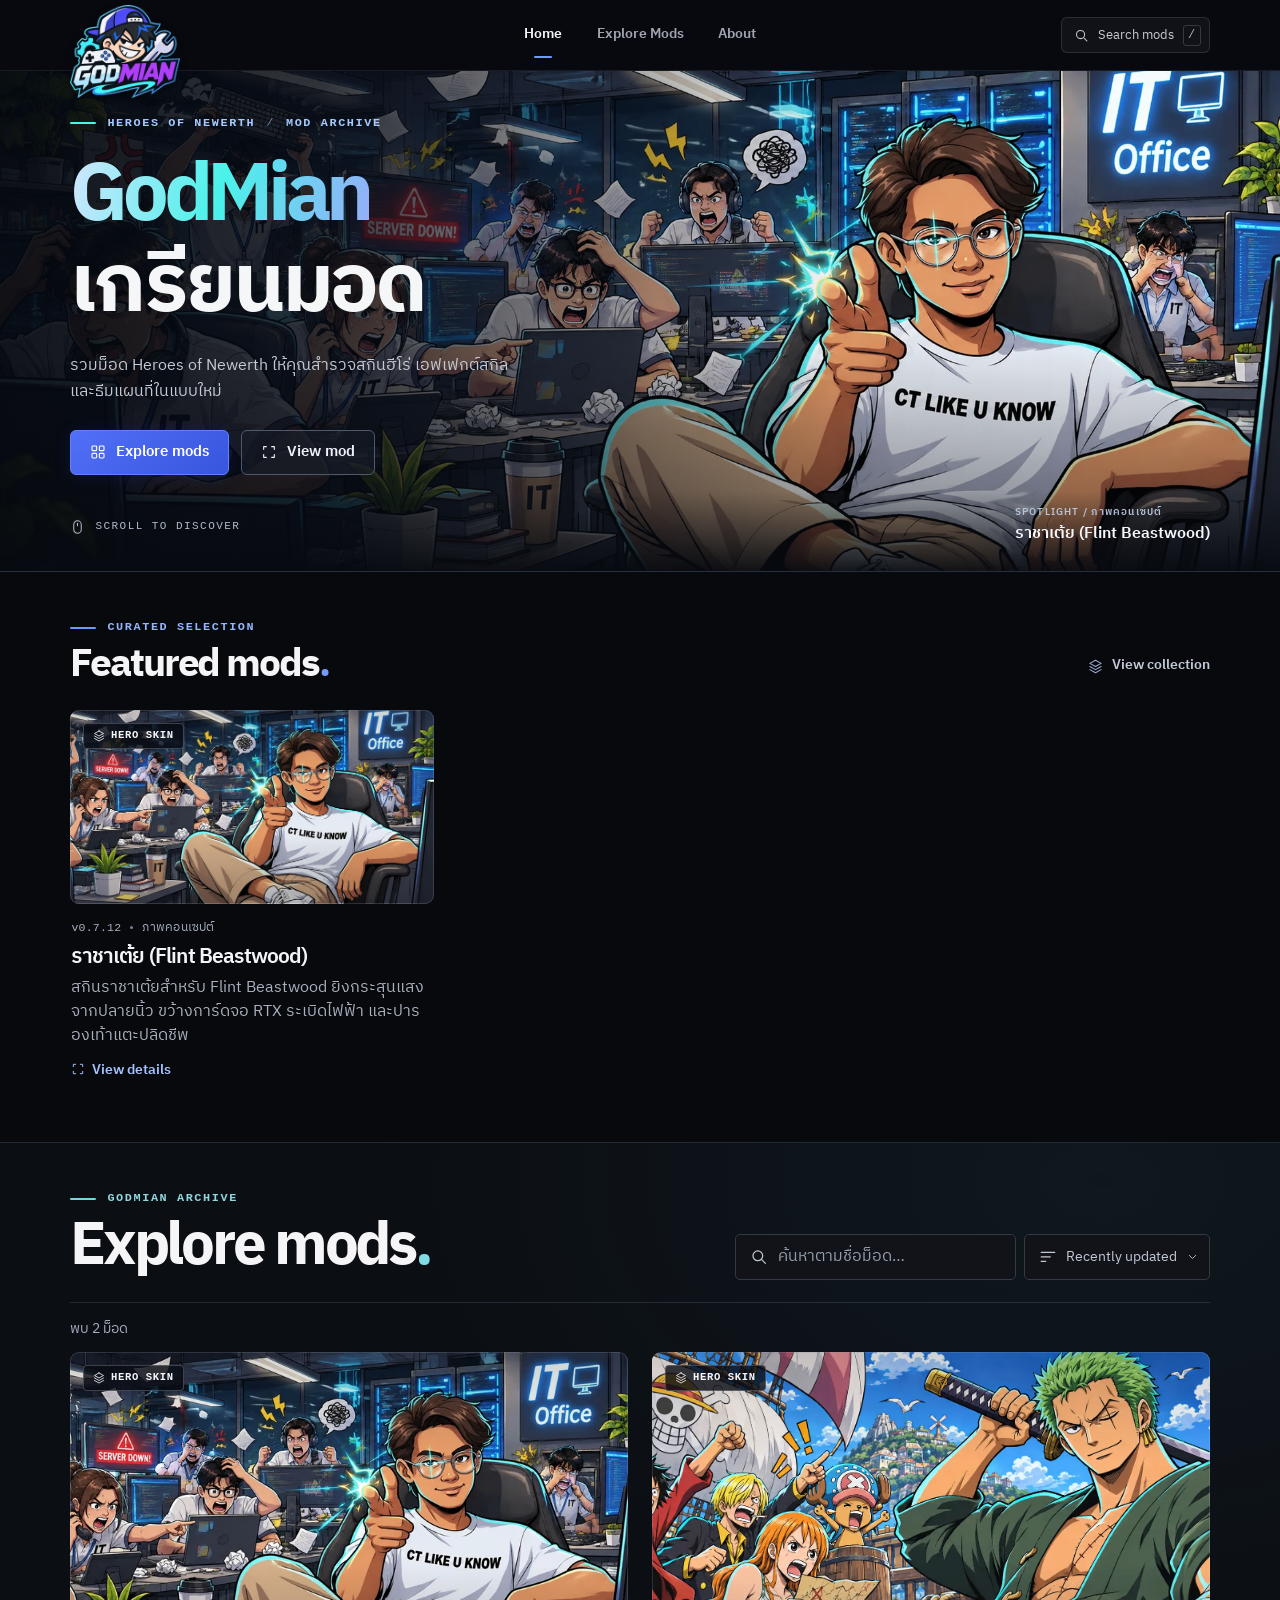
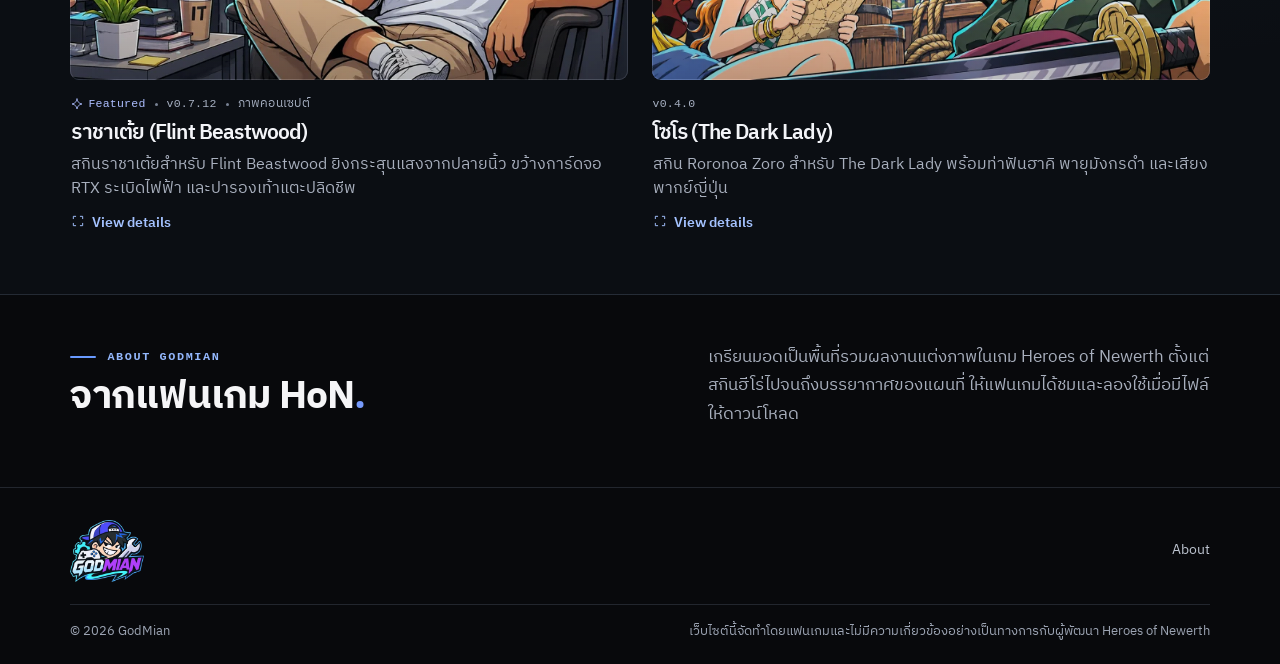
==== index.html @ 9953574f "google analytic tag" ====
<!doctype html>
<html lang="th">
<head>
  <script async src="https://www.googletagmanager.com/gtm.js?id=GTM-TPTG84ZD"></script>
  <script>
    window.dataLayer = window.dataLayer || [];
    function gtag(){dataLayer.push(arguments);}
    gtag('js', new Date());
    gtag('config', 'G-53FPRR9X3K');
  </script>
  <meta charset="utf-8">
  <meta name="viewport" content="width=device-width, initial-scale=1">
  <meta name="theme-color" content="#08090c">
  <meta name="description" content="เกรียนมอด คลังม็อด Heroes of Newerth สำหรับผู้เล่นไทย รวมสกินฮีโร่ เอฟเฟกต์สกิล และธีมแผนที่">
  <meta property="og:type" content="website">
  <meta property="og:title" content="GodMian · เกรียนมอด | Heroes of Newerth">
  <meta property="og:description" content="ชมภาพตัวอย่างและดาวน์โหลดม็อด Heroes of Newerth จากชุมชนแฟนเกม">
  <meta property="og:image" content="./assets/art/rachatoey.webp">
  <meta property="og:image:alt" content="ราชาเต้ย (Flint Beastwood) สวมมงกุฎทองและเสื้อ CT LIKE U KNOW ชี้นิ้วยิงกระสุนสายฟ้า">
  <title>GodMian · เกรียนมอด | Heroes of Newerth</title>
  <link rel="icon" type="image/png" href="./assets/godmian-icon.png">
  <link rel="stylesheet" href="./styles/fonts.css">
  <link rel="stylesheet" href="./styles/site.css">
  <link rel="stylesheet" href="./styles/detail.css">
  <link rel="stylesheet" href="./styles/motion.css">
  <script type="module" src="./js/app.js"></script>
</head>
<body>
  <a class="skip" href="#main-content">ข้ามไปยังเนื้อหา</a>
  <header class="site-header" id="site-header">
    <div class="header-inner wrap">
      <a class="brand" href="#home" aria-label="หน้าแรก GodMian"><img src="./assets/godmian-logo.webp" alt="" width="36" height="38"></a>
      <nav class="primary-nav" id="primary-nav" aria-label="เมนูหลัก">
        <a href="#home" aria-current="page">Home</a>
        <a href="#explore">Explore Mods</a>
        <a href="#about">About</a>
      </nav>
      <div class="header-actions">
        <button class="search-shortcut" id="global-search" aria-label="Search mods" aria-keyshortcuts="/">
          <svg class="icon" aria-hidden="true"><use href="./assets/icons.svg#search"/></svg><span>Search mods</span><kbd>/</kbd>
        </button>
        <button class="menu-toggle icon-btn" id="menu-toggle" aria-controls="primary-nav" aria-expanded="false" aria-label="เปิดเมนู">
          <svg class="icon" aria-hidden="true"><use href="./assets/icons.svg#menu"/></svg>
        </button>
      </div>
    </div>
  </header>
  <main id="main-content" tabindex="-1">
    <div id="home-view">
      <section id="home" class="hero" aria-labelledby="hero-title">
        <div id="hero-art" class="hero-art"></div><div class="hero-shade"></div>
        <div class="hero-inner wrap">
          <div class="hero-copy">
            <p class="eyebrow hero-kicker"><span class="rule"></span>Heroes of Newerth <span class="divider-slash">/</span> Mod Archive</p>
            <h1 id="hero-title"><span lang="en">GodMian</span><br>เกรียนมอด</h1>
            <p class="hero-description">รวมม็อด Heroes of Newerth ให้คุณสำรวจสกินฮีโร่ เอฟเฟกต์สกิล และธีมแผนที่ในแบบใหม่</p>
            <div class="hero-actions">
              <a href="#explore" class="btn btn-primary"><svg class="icon" aria-hidden="true"><use href="./assets/icons.svg#grid"/></svg>Explore mods</a>
              <a id="spotlight-link" href="#featured" class="btn btn-secondary"><svg class="icon" aria-hidden="true"><use href="./assets/icons.svg#expand"/></svg>View mod</a>
            </div>
          </div>
          <div class="hero-base">
            <a class="scroll-cue" href="#featured"><svg class="icon" aria-hidden="true"><use href="./assets/icons.svg#mouse"/></svg><span>Scroll to discover</span></a>
            <div id="hero-controls" class="hero-controls" hidden>
              <div class="hero-caption" aria-live="polite">
                <span id="hero-label" class="mono-caption"></span>
                <a id="hero-mod-name" class="hero-mod-name" href="#featured"></a>
              </div>
              <div class="slide-count" aria-hidden="true"><b id="hero-index"></b><span>/</span><span id="hero-total"></span></div>
              <div class="slide-buttons">
                <button class="icon-btn round" id="hero-prev" aria-label="ผลงานเด่นก่อนหน้า"><svg class="icon" aria-hidden="true"><use href="./assets/icons.svg#left"/></svg></button>
                <button class="icon-btn round" id="hero-next" aria-label="ผลงานเด่นถัดไป"><svg class="icon" aria-hidden="true"><use href="./assets/icons.svg#right"/></svg></button>
              </div>
            </div>
          </div>
        </div>
      </section>
      <section id="featured" class="featured section-space" aria-labelledby="featured-title">
        <div class="wrap">
          <div class="section-heading">
            <div><p class="eyebrow"><span class="rule"></span>Curated selection</p><h2 id="featured-title">Featured mods<span class="period">.</span></h2></div>
            <a href="#explore" class="text-link"><svg class="icon" aria-hidden="true"><use href="./assets/icons.svg#layers"/></svg>View collection</a>
          </div>
          <div class="feature-grid" id="feature-grid"></div>
        </div>
      </section>
      <section id="explore" class="explore section-space" aria-labelledby="explore-title">
        <div class="wrap">
          <div class="archive-toolbar">
          <div class="section-heading">
            <div><p class="eyebrow"><span class="rule"></span>GodMian Archive</p><h2 id="explore-title">Explore mods<span class="period">.</span></h2></div>
          </div>
          <div class="library-tools">
            <label class="search-field"><span class="sr-only">ค้นหาม็อดตามชื่อ</span><svg class="icon" aria-hidden="true"><use href="./assets/icons.svg#search"/></svg><input type="search" id="mod-search" placeholder="ค้นหาตามชื่อม็อด…" autocomplete="off"></label>
            <label class="select-field"><svg class="icon" aria-hidden="true"><use href="./assets/icons.svg#layers"/></svg><span class="sr-only">กรองตามหมวดหมู่</span><select id="category-filter"><option value="">All categories</option></select><svg class="icon chevron" aria-hidden="true"><use href="./assets/icons.svg#down"/></svg></label>
            <label class="select-field"><svg class="icon" aria-hidden="true"><use href="./assets/icons.svg#sort"/></svg><span class="sr-only">เรียงตามวันที่อัปเดต</span><select id="sort-order"><option value="newest">Recently updated</option><option value="oldest">Oldest updated</option></select><svg class="icon chevron" aria-hidden="true"><use href="./assets/icons.svg#down"/></svg></label>
          </div>
          </div>
          <p id="result-count" class="result-count" role="status"></p>
          <div class="archive-grid" id="archive-grid"></div>
          <section class="archive-previews" aria-labelledby="archive-preview-title" hidden>
            <h3 id="archive-preview-title">Preview gallery</h3>
            <div class="preview-strip"></div>
          </section>
          <div id="collection-empty" class="empty-state" hidden>
            <h3 id="empty-title">ไม่พบม็อดที่ตรงกับการค้นหา</h3><p id="empty-description">ลองค้นด้วยชื่ออื่นหรือเลือกดูทุกหมวดหมู่</p>
            <button id="reset-filters" class="btn btn-secondary" type="button">Clear filters</button>
          </div>
        </div>
      </section>
      <section id="about" class="about section-space" aria-labelledby="about-title">
        <div class="wrap about-inner">
          <div><p class="eyebrow"><span class="rule"></span>About GodMian</p><h2 id="about-title">จากแฟนเกม HoN<span class="period">.</span></h2></div>
          <p>เกรียนมอดเป็นพื้นที่รวมผลงานแต่งภาพในเกม Heroes of Newerth ตั้งแต่สกินฮีโร่ไปจนถึงบรรยากาศของแผนที่ ให้แฟนเกมได้ชมและลองใช้เมื่อมีไฟล์ให้ดาวน์โหลด</p>
        </div>
      </section>
    </div>
    <div id="detail-view" hidden></div>
  </main>
  <footer class="site-footer">
    <div class="wrap">
      <div class="footer-top"><a class="brand" href="#home" aria-label="หน้าแรก GodMian"><img src="./assets/godmian-logo.webp" alt="" width="32" height="34"></a><a href="#about">About</a></div>
      <div class="footer-meta"><span>© 2026 GodMian</span><span>เว็บไซต์นี้จัดทำโดยแฟนเกมและไม่มีความเกี่ยวข้องอย่างเป็นทางการกับผู้พัฒนา Heroes of Newerth</span></div>
    </div>
  </footer>
  <noscript><p class="no-js">เปิด JavaScript เพื่อดูคลังม็อดและภาพตัวอย่าง</p></noscript>
</body>
</html>
---- styles/fonts.css ----
@font-face {
  font-family: "IBM Plex Sans Thai";
  src: url("../assets/fonts/latin-400-normal.woff2") format("woff2");
  font-style: normal;
  font-weight: 400;
  font-display: swap;
  unicode-range: U+0000-00FF, U+0131, U+0152-0153, U+02BB-02BC, U+02C6, U+02DA, U+02DC, U+0304, U+0308, U+0329, U+2000-206F, U+2074, U+20AC, U+2122, U+2191, U+2193, U+2212, U+2215, U+FEFF, U+FFFD;
}

@font-face {
  font-family: "IBM Plex Sans Thai";
  src: url("../assets/fonts/thai-400-normal.woff2") format("woff2");
  font-style: normal;
  font-weight: 400;
  font-display: swap;
  unicode-range: U+0E01-0E5B, U+200C-200D, U+25CC;
}

@font-face {
  font-family: "IBM Plex Sans Thai";
  src: url("../assets/fonts/latin-500-normal.woff2") format("woff2");
  font-style: normal;
  font-weight: 500;
  font-display: swap;
  unicode-range: U+0000-00FF, U+0131, U+0152-0153, U+02BB-02BC, U+02C6, U+02DA, U+02DC, U+0304, U+0308, U+0329, U+2000-206F, U+2074, U+20AC, U+2122, U+2191, U+2193, U+2212, U+2215, U+FEFF, U+FFFD;
}

@font-face {
  font-family: "IBM Plex Sans Thai";
  src: url("../assets/fonts/thai-500-normal.woff2") format("woff2");
  font-style: normal;
  font-weight: 500;
  font-display: swap;
  unicode-range: U+0E01-0E5B, U+200C-200D, U+25CC;
}

@font-face {
  font-family: "IBM Plex Sans Thai";
  src: url("../assets/fonts/latin-600-normal.woff2") format("woff2");
  font-style: normal;
  font-weight: 600;
  font-display: swap;
  unicode-range: U+0000-00FF, U+0131, U+0152-0153, U+02BB-02BC, U+02C6, U+02DA, U+02DC, U+0304, U+0308, U+0329, U+2000-206F, U+2074, U+20AC, U+2122, U+2191, U+2193, U+2212, U+2215, U+FEFF, U+FFFD;
}

@font-face {
  font-family: "IBM Plex Sans Thai";
  src: url("../assets/fonts/thai-600-normal.woff2") format("woff2");
  font-style: normal;
  font-weight: 600;
  font-display: swap;
  unicode-range: U+0E01-0E5B, U+200C-200D, U+25CC;
}

@font-face {
  font-family: "IBM Plex Sans Thai";
  src: url("../assets/fonts/latin-700-normal.woff2") format("woff2");
  font-style: normal;
  font-weight: 700;
  font-display: swap;
  unicode-range: U+0000-00FF, U+0131, U+0152-0153, U+02BB-02BC, U+02C6, U+02DA, U+02DC, U+0304, U+0308, U+0329, U+2000-206F, U+2074, U+20AC, U+2122, U+2191, U+2193, U+2212, U+2215, U+FEFF, U+FFFD;
}

@font-face {
  font-family: "IBM Plex Sans Thai";
  src: url("../assets/fonts/thai-700-normal.woff2") format("woff2");
  font-style: normal;
  font-weight: 700;
  font-display: swap;
  unicode-range: U+0E01-0E5B, U+200C-200D, U+25CC;
}
---- styles/site.css ----
:root {
  color-scheme: dark;
  --bg: #08090c;
  --surface: #111318;
  --surface-2: #191c24;
  --text: #f5f5f7;
  --muted: #a8afbd;
  --accent: #456bfa;
  --ice: #96c9ff;
  --line: rgb(165 185 221 / 16%);
  --mono: ui-monospace, SFMono-Regular, Consolas, "Liberation Mono", monospace;
  --header-height: 70px;
  font-family: "IBM Plex Sans Thai", "Segoe UI", "Noto Sans Thai", "Leelawadee UI", sans-serif;
  background: var(--bg);
  color: var(--text);
  font-synthesis: none;
}
* { box-sizing: border-box; }
body { margin: 0; line-height: 1.55; -webkit-font-smoothing: antialiased; }
button, input, select { font: inherit; }
button, select, a { -webkit-tap-highlight-color: transparent; }
button, a { touch-action: manipulation; }
button, a, input, select { color: inherit; }
button, select { cursor: pointer; }
button { background: transparent; border: 0; }
a { text-decoration: none; }
button, input, select { border-radius: 0; }
img { display: block; max-width: 100%; }
h1, h2, h3, p { margin: 0; }
h1, h2, h3 { line-height: 1.08; }
[hidden] { display: none !important; }
:focus-visible { outline: 2px solid #b1d8ff; outline-offset: 4px; }
:is(main, h1, h2, section)[tabindex="-1"]:focus { outline: none; }
::selection { background: #38549c; color: white; }
.wrap { width: min(89%, 1320px); margin-inline: auto; }
.skip, .sr-only { position: absolute; width: 1px; height: 1px; padding: 0; overflow: hidden; clip-path: inset(50%); white-space: nowrap; }
.skip:focus { clip-path: none; width: auto; height: auto; top: 6px; left: 10px; padding: 8px 16px; border-radius: 4px; background: #18213c; z-index: 30; }
.icon { width: 1.12rem; height: 1.12rem; display: inline-block; flex: none; fill: none; stroke: currentColor; stroke-width: 1.65; stroke-linecap: round; stroke-linejoin: round; }
.site-header { position: sticky; top: 0; z-index: 10; background: rgb(8 10 15 / 96%); border-bottom: 1px solid rgb(164 182 217 / 10%); transition: background .25s; }
.site-header.scrolled { background: rgb(8 10 15 / 93%); backdrop-filter: blur(16px); }
.header-inner { height: var(--header-height); display: grid; grid-template-columns: 1fr auto 1fr; align-items: center; gap: 20px; }
.brand { display: inline-flex; align-items: center; gap: 10px; justify-self: start; width: fit-content; font-size: 1.42rem; line-height: 1; letter-spacing: -.06em; font-weight: 690; }
.brand img { width: 56px; height: 52px; object-fit: contain; }
.site-header { --logo-width: clamp(105px, 8.6vw, 114px); --logo-drop: 28px; }
.header-inner > .brand { position: relative; z-index: 1; align-self: stretch; width: var(--logo-width); }
.header-inner > .brand img {
  position: absolute; left: 0; bottom: calc(-1 * var(--logo-drop));
  width: 100%; height: auto; filter: drop-shadow(0 3px 4px rgb(0 0 0 / 45%));
}
#detail-view .detail-back { margin-top: 20px; }
.primary-nav, .header-actions { display: flex; align-items: center; }
.primary-nav { gap: clamp(20px, 2.7vw, 44px); height: 100%; }
.primary-nav a { position: relative; height: 100%; display: flex; align-items: center; font-size: .88rem; font-weight: 520; color: #a0a5b1; transition: color .2s; }
.primary-nav a:hover, .primary-nav a[aria-current] { color: var(--text); }
.primary-nav a[aria-current]::after { content: ""; width: 18px; height: 2px; background: #709aff; position: absolute; bottom: 12px; left: calc(50% - 9px); border-radius: 2px; }
.header-actions { gap: 6px; justify-self: end; }
.search-shortcut { display: inline-flex; align-items: center; justify-content: center; min-height: 36px; padding: 4px 8px 4px 12px; gap: 9px; border: 1px solid var(--line); background: #101217; border-radius: 6px; color: #c8cbd4; font-size: .82rem; }
.search-shortcut:hover { border-color: #53607a; }
.search-shortcut .icon { width: 15px; height: 15px; }
.search-shortcut kbd { display: grid; place-items: center; min-width: 18px; height: 21px; border: 1px solid #353844; border-radius: 3px; color: #a6acb8; font: .75rem var(--mono); }
.icon-btn { display: grid; place-items: center; width: 44px; height: 44px; }
.menu-toggle { display: none; }
section[id], #main-content { scroll-margin-top: var(--header-height); }
.hero { position: relative; overflow: hidden; isolation: isolate; background: #0c1420; border-bottom: 1px solid var(--line); }
.hero-art, .hero-shade { position: absolute; inset: 0; z-index: -1; pointer-events: none; }
.hero-art img { width: 100%; height: 100%; object-fit: cover; object-position: 64% 30%; animation: artwork-in .48s ease-out both; }
.hero-shade { background: linear-gradient(0deg, rgb(7 10 16 / 95%) 0%, rgb(7 10 16 / 34%) 16%, transparent 44%), linear-gradient(90deg, rgb(5 9 16 / 94%) 0%, rgb(6 11 20 / 83%) 25%, rgb(6 12 22 / 45%) 44%, rgb(6 12 22 / 4%) 65%, transparent 88%); }
.hero-inner { min-height: clamp(500px, 36.8vw, 670px); display: flex; flex-direction: column; position: relative; }
.hero-copy { flex: 1 0 auto; display: flex; flex-direction: column; justify-content: center; align-items: flex-start; padding: clamp(42px, 3.4vw, 74px) 0 30px; animation: copy-in .55s ease-out both; }
.eyebrow, .mono-caption, .scroll-cue, .card-meta, .result-count { font-family: var(--mono); }
.eyebrow { display: flex; align-items: center; gap: 11px; color: #93b7fc; font-size: .74rem; font-weight: 590; line-height: 1.4; letter-spacing: .135em; text-transform: uppercase; }
.rule { display: inline-block; width: 26px; height: 2px; border-radius: 3px; background: #699aff; }
.hero-kicker { color: #a5caff; }
.hero-kicker .divider-slash { opacity: .6; font-weight: 400; }
.hero h1 { margin-top: 20px; font-size: clamp(4.5rem, 6.35vw, 7.3rem); line-height: .99; font-weight: 650; letter-spacing: -.066em; color: #f5f6f7; }
.hero h1 span { color: #99beff; background: linear-gradient(105deg,#cbd9ff -4%,#95baff 46%,#709be9 100%); background-clip: text; -webkit-background-clip: text; -webkit-text-fill-color: transparent; }
.hero h1:lang(th) { line-height: 1.12; letter-spacing: -.025em; }
.hero h1 { font-weight: 700; }
.mono-caption, .concept-note { font-family: "IBM Plex Sans Thai", var(--mono); }
.hero h1 span:lang(en) { letter-spacing: -.066em; }
.about h2:lang(th) { line-height: 1.25; letter-spacing: -.02em; }
.hero-description { max-width: 465px; margin-top: 20px; color: #c3cad5; font-size: clamp(1rem, 1.17vw, 1.23rem); line-height: 1.6; }
.hero-actions { display: flex; flex-wrap: wrap; gap: 12px; margin-top: 25px; }
.btn { display: inline-flex; align-items: center; justify-content: center; gap: 10px; min-height: 45px; padding: 10px 19px; border-radius: 6px; border: 1px solid transparent; font-weight: 600; font-size: .91rem; line-height: 1.4; transition: background .18s, border-color .18s, transform .18s; }
.btn .icon { width: 16px; height: 16px; }
.btn-primary { color: #fff; border-color: #6482ff; background: linear-gradient(140deg, #526ff8, #3855dd); box-shadow: 0 3px 18px rgb(42 77 213 / 15%); }
.btn-primary:hover { background: linear-gradient(140deg,#6383ff,#4866ec); }
.btn-secondary { color: #eef1f8; border-color: #4f596b; background: rgb(21 28 40 / 67%); }
.btn-secondary:hover { background: #232d40; border-color: #8291ad; }
.hero-base { display: flex; align-items: flex-end; justify-content: space-between; gap: 16px; padding: 0 0 25px; }
.scroll-cue { display: inline-flex; align-items: center; gap: 10px; min-height: 38px; font-size: .69rem; text-transform: uppercase; letter-spacing: .13em; color: #b0b9ca; }
.scroll-cue:hover { color: #eaf1ff; }
.scroll-cue .icon { width: 15px; height: 18px; }
.hero-controls { display: flex; align-items: center; gap: 20px; }
.hero-caption { display: flex; flex-direction: column; gap: 1px; }
.mono-caption { font-size: .64rem; text-transform: uppercase; font-weight: 550; letter-spacing: .12em; color: #b5c3d9; }
.hero-mod-name { width: fit-content; font-size: .98rem; font-weight: 600; color: #f5f7fc; }
.hero-mod-name:hover { text-decoration: underline; }
.slide-count { display: flex; align-items: baseline; gap: 6px; padding-left: 17px; border-left: 1px solid rgb(175 195 221 / 35%); font: .73rem var(--mono); color: #b4bece; }
.slide-count b { color: #fff; }
.slide-count span:first-of-type { color: #8a99af; }
.slide-buttons { display: flex; gap: 6px; }
.round { width: 38px; height: 38px; border: 1px solid rgb(189 203 227 / 42%); border-radius: 50%; color: white; background: rgb(11 18 28 / 55%); }
.round:hover { background: #25344c; border-color: #9cb7e1; }
.round .icon { width: 15px; height: 15px; }
.section-space { padding: clamp(46px, 3.7vw, 68px) 0 clamp(50px, 4.6vw, 90px); }
.section-heading { display: flex; justify-content: space-between; align-items: flex-end; gap: 20px; margin-bottom: 24px; }
.section-heading h2, .about h2 { font-size: clamp(2.25rem, 3.05vw, 3.6rem); font-weight: 610; letter-spacing: -.055em; margin-top: 8px; }
.period { color: #769afb; }
.text-link { display: inline-flex; align-items: center; justify-content: center; min-height: 40px; gap: 9px; font-size: .88rem; color: #c2c9d7; font-weight: 520; }
.text-link .icon { width: 15px; height: 15px; color: #94add3; }
.text-link:hover { color: #fff; text-decoration: underline; text-underline-offset: 5px; }
.feature-grid, .archive-grid { display: grid; grid-template-columns: repeat(3, minmax(0, 1fr)); gap: clamp(18px, 1.8vw, 32px); row-gap: 40px; }
.mod-card, .mod-card a { min-width: 0; }
.card-link { display: block; border-radius: 8px; }
.card-visual { aspect-ratio: 1.88; position: relative; overflow: hidden; isolation: isolate; border-radius: 9px; background: var(--surface-2); box-shadow: inset 0 0 0 1px var(--line); }
.card-visual::after { content: ""; position: absolute; inset: 0; pointer-events: none; border-radius: inherit; border: 1px solid rgb(223 233 255 / 14%); background: linear-gradient(180deg, rgb(5 8 12 / 16%), transparent 33%, transparent 65%, rgb(5 8 12 / 25%)); transition: background-color .25s; }
.card-visual img { width: 100%; height: 100%; object-fit: cover; transition: transform .5s cubic-bezier(.2,.74,.35,1); }
.category-tag { position: absolute; z-index: 1; top: 13px; left: 13px; display: inline-flex; align-items: center; gap: 6px; max-width: calc(100% - 26px); padding: 4px 9px; border: 1px solid rgb(240 245 255 / 22%); border-radius: 4px; color: #f4f6fb; background: rgb(9 12 19 / 80%); font: 550 .66rem/1.5 var(--mono); letter-spacing: .06em; text-transform: uppercase; }
.category-tag .icon { width: 12px; height: 12px; }
.card-info { padding: 15px 1px 0; }
.card-meta { display: flex; align-items: center; flex-wrap: wrap; gap: 5px 9px; margin-bottom: 8px; color: #a6afc1; font-size: .72rem; letter-spacing: .02em; }
.card-meta:empty { display: none; }
.card-meta > span + span { display: inline-flex; align-items: center; }
.card-meta > span + span::before { content: ""; width: 3px; height: 3px; margin-right: 9px; background: #788294; border-radius: 100%; }
.featured-label { color: #adbeff; display: inline-flex; align-items: center; gap: 5px; }
.featured-label .icon { width: 12px; height: 12px; }
.mod-card h3 { color: #f3f4f8; font-size: clamp(1.3rem, 1.62vw, 1.85rem); font-weight: 600; letter-spacing: -.04em; line-height: 1.18; overflow-wrap: anywhere; }
.card-description { font-size: 1rem; color: var(--muted); margin-top: 7px; line-height: 1.5; }
.card-facts { display: none; }
.card-cta .icon { width: 14px; height: 14px; margin-right: 7px; vertical-align: -.14em; }
.card-cta { display: inline-block; margin-top: 12px; color: #a4c2ff; font-size: .85rem; font-weight: 550; }
.card-link:hover .card-cta { text-decoration: underline; text-underline-offset: 4px; }
@media (hover: hover) {
  .card-link:hover .card-visual img, .card-link:focus-visible .card-visual img { transform: scale(1.035); }
  .card-link:hover .card-visual::after { background-color: rgb(90 129 255 / 7%); }
}
.explore { border-block: 1px solid var(--line); background: #0d0f15; }
.library-tools { display: flex; flex-wrap: wrap; align-items: stretch; gap: 12px; }
.search-field, .select-field { min-height: 46px; display: flex; align-items: center; gap: 10px; padding-inline: 14px; border: 1px solid #343946; border-radius: 5px; background: var(--surface); color: #c2c9d6; }
.search-field { flex: 1 1 280px; }
.search-field:focus-within, .select-field:focus-within { border-color: #8faaf4; outline: 1px solid #8faaf4; }
.search-field input { width: 100%; min-width: 0; height: 44px; padding: 0; border: 0; outline: none; background: transparent; font-size: 1rem; color: var(--text); }
.search-field input::placeholder { color: #949dac; }
.select-field { padding-right: 0; position: relative; gap: 0; }
.select-field select { appearance: none; background: transparent; border: 0; outline: none; font-size: .9rem; height: 44px; padding: 0 32px 0 9px; width: 100%; }
.select-field option { background: #12151c; color: var(--text); }
.select-field .chevron { position: absolute; pointer-events: none; right: 10px; width: 13px; }
.result-count { margin: 19px 0 14px; font-size: .75rem; color: #a5aebe; }
.empty-state { padding: 45px 20px; text-align: center; border: 1px dashed var(--line); border-radius: 8px; }
.empty-state p { margin: 12px 0 18px; color: var(--muted); }
.archive-grid { grid-template-columns: repeat(auto-fit,minmax(min(100%, 280px),1fr)); }
.archive-grid .mod-card h3 { font-size: 1.3rem; }
.archive-grid .card-visual { aspect-ratio: 1.7; }
.about-inner { display: grid; grid-template-columns: 1fr 1fr; align-items: center; gap: 12%; }
.about-inner > p { color: var(--muted); max-width: 540px; font-size: 1.05rem; line-height: 1.7; }
.site-footer { border-top: 1px solid var(--line); padding: 32px 0 22px; }
.footer-top, .footer-meta { display: flex; align-items: center; justify-content: space-between; gap: 20px; }
.footer-top > a:last-child { color: #bdc4d0; font-size: .88rem; }
.footer-meta { border-top: 1px solid var(--line); padding-top: 17px; margin-top: 22px; font-size: .79rem; color: #9ca4b3; }
.missing-mod { padding-block: 100px; min-height: 60vh; }
.missing-mod h1 { font-size: clamp(2.6rem, 6vw, 5rem); letter-spacing: -.06em; }
.missing-mod p { color: var(--muted); margin: 18px 0; }
.no-js { position: fixed; bottom: 12px; left: 12px; max-width: 400px; padding: 16px; border: 1px solid #52648b; border-radius: 6px; background: var(--surface); z-index: 20; }
@keyframes artwork-in { from { opacity: .55; } to { opacity: 1; } }
@keyframes copy-in { from { opacity: .4; transform: translateY(9px); } to { opacity: 1; transform: translateY(0); } }
@media (max-width: 1000px) {
  .wrap { width: 90%; }
  .hero-description { max-width: 410px; }
  .archive-grid { grid-template-columns: repeat(2,minmax(0,1fr)); }
  .hero-base { padding-bottom: 20px; }
  .hero-controls { gap: 12px; }
}
@media (min-width: 761px) and (max-width: 820px) {
  .hero-shade { background: linear-gradient(0deg,#090d15 0%,transparent 25%),linear-gradient(90deg,rgb(6 10 18 / 95%),rgb(6 10 18 / 69%) 40%,transparent 83%); }
  .feature-grid { gap: 15px; }
}
@media (max-width: 760px) {
  :root { --header-height: 62px; }
  .site-header { --logo-width: 96px; --logo-drop: 24px; }
  .primary-nav.open { z-index: 1; }
  .header-inner { grid-template-columns: 1fr auto; }
  .header-actions { gap: 2px; }
  .menu-toggle { display: grid; }
  .search-shortcut { width: 44px; min-height: 44px; border: 0; background: transparent; padding: 0; }
  .search-shortcut .icon { width: 20px; height: 20px; }
  .search-shortcut span, .search-shortcut kbd { display: none; }
  .primary-nav { display: none; position: absolute; top: 100%; right: 0; left: 0; background: #101319; height: auto; padding: 8px 5% 14px; border-bottom: 1px solid var(--line); }
  .primary-nav.open { display: grid; gap: 0; }
  .primary-nav a { padding: 13px 0; min-height: 46px; }
  .primary-nav a[aria-current]::after { display: none; }
  .primary-nav a[aria-current] { color: #9fc0ff; }
  .hero-inner { min-height: 500px; }
  .hero-art img { object-position: 69% 30%; }
  .hero-shade { background: linear-gradient(0deg, rgb(6 10 16 / 98%),rgb(6 10 16 / 58%) 40%,transparent 85%),linear-gradient(90deg, rgb(6 10 16 / 85%), rgb(6 10 16 / 42%) 55%, rgb(6 10 16 / 6%)); }
  .hero h1 { font-size: clamp(4rem, 10.4vw, 5.1rem); }
  .hero-description { max-width: 385px; }
  .hero-controls .round { width: 44px; height: 44px; }
  .feature-grid { grid-template-columns: repeat(2,minmax(0,1fr)); }
  .about-inner { grid-template-columns: 1fr; gap: 18px; }
}
@media (max-width: 560px) {
  .wrap { width: calc(100% - 38px); }
  .brand { font-size: 1.28rem; gap: 8px; }
  .brand img { width: 49px; height: 46px; }
  .hero-inner { min-height: 560px; }
  .hero-art { bottom: 10%; }
  .hero-art img { object-position: 71% 16%; }
  .hero-shade { background: linear-gradient(0deg, #080b11 1%,rgb(8 11 17 / 97%) 13%,rgb(8 11 17 / 78%) 38%,rgb(8 11 17 / 24%) 71%,transparent 94%),linear-gradient(90deg, rgb(6 10 16 / 65%) 0%, rgb(6 10 16 / 12%) 75%); }
  .hero-copy { justify-content: flex-end; padding: 95px 0 25px; }
  .hero-kicker { font-size: .65rem; gap: 7px; }
  .hero-kicker .rule { width: 19px; }
  .hero h1 { margin-top: 15px; font-size: clamp(3.9rem, 14vw, 4.8rem); }
  .hero-description { margin-top: 15px; font-size: 1rem; max-width: 360px; line-height: 1.5; }
  .hero-actions { margin-top: 21px; gap: 8px; }
  .btn { min-height: 46px; padding: 10px 14px; gap: 8px; font-size: .88rem; }
  .hero-base { width: 100%; padding: 0 0 16px; border-top: 1px solid rgb(179 196 220 / 17%); padding-top: 13px; }
  .scroll-cue { display: none; }
  .hero-controls { width: 100%; gap: 12px; }
  .hero-caption { margin-right: auto; }
  .slide-count { border: 0; padding: 0; gap: 4px; }
  .mono-caption { font-size: .63rem; }
  .hero-mod-name { font-size: .93rem; }
  .slide-buttons { gap: 3px; }
  .hero-controls .round { width: 40px; height: 44px; border-radius: 6px; }
  .section-space { padding-block: 39px 42px; }
  .eyebrow { font-size: .69rem; }
  .section-heading { gap: 8px; margin-bottom: 18px; }
  .section-heading h2, .about h2 { font-size: clamp(2rem, 8.2vw, 2.5rem); }
  .text-link { gap: 5px; font-size: .77rem; }
  .text-link .icon { width: 13px; height: 13px; }
  .feature-grid, .archive-grid { grid-template-columns: 1fr; gap: 30px; }
  .card-visual, .archive-grid .card-visual { aspect-ratio: 1.85; }
  .library-tools { gap: 8px; }
  .search-field { flex: 1 0 100%; }
  .select-field { flex: 1 1 0; min-width: 0; padding-left: 8px; }
  .select-field > .icon:first-child { display: none; }
  .select-field select { padding-left: 4px; font-size: .84rem; }
  .footer-meta { flex-direction: column; align-items: flex-start; gap: 6px; }
}
@media (prefers-reduced-motion: reduce) {
  *, *::before, *::after { animation-duration: .01ms !important; transition-duration: .01ms !important; scroll-behavior: auto !important; }
}

/* The library shares one layout for a single release and a filtered result. */
.explore {
  background: radial-gradient(ellipse at 86% 5%, rgb(43 104 119 / 11%), transparent 48%), #0b0e13;
}
.archive-toolbar {
  display: flex; align-items: flex-end; justify-content: space-between;
  flex-wrap: wrap; gap: 20px 32px; padding-bottom: 22px; border-bottom: 1px solid var(--line);
}
.archive-toolbar .section-heading { margin: 0; }
.archive-toolbar h2 { font-size: clamp(2.65rem, 4.7vw, 4.35rem); }
.archive-toolbar .eyebrow { color: #91d7de; }
.archive-toolbar .rule { background: #75d6de; }
.archive-toolbar .period { color: #81dbe3; }
.archive-toolbar .library-tools { max-width: 100%; gap: 8px; }
.archive-toolbar .search-field { flex: 1 1 218px; min-width: 0; }
.result-count { margin: 16px 0 12px; font-family: inherit; font-size: .85rem; }
.archive-grid > :only-child { grid-column: 1 / -1; }
.archive-grid > :only-child .card-link {
  display: grid; grid-template-columns: minmax(0, 1.38fr) minmax(0, 1fr);
  overflow: hidden; isolation: isolate; border: 1px solid #303744; border-radius: 16px;
  background: radial-gradient(ellipse at 98% 0, color-mix(in srgb, var(--scene-color) 9%, transparent), transparent 70%), #131820;
}
.archive-grid > :only-child .card-visual {
  aspect-ratio: auto; min-height: clamp(330px, 29vw, 445px); border-radius: 0; transform: none; box-shadow: none;
}
.archive-grid > :only-child .card-visual img { position: absolute; inset: 0; }
.archive-grid > :only-child .category-tag { top: 18px; left: 18px; }
.archive-grid > :only-child .card-info {
  align-self: center; padding: clamp(24px, 3.1vw, 48px);
}
.archive-grid > :only-child .card-meta { font-size: .8rem; margin-bottom: 16px; }
.archive-grid > :only-child .featured-label { color: var(--scene-color); }
.archive-grid > :only-child h3 {
  font-size: clamp(2.1rem, 3.4vw, 3.7rem); line-height: 1.2; letter-spacing: -.035em;
}
.archive-grid > :only-child .card-subtitle {
  display: block; margin-top: .2em; font-size: .48em; color: #b6c5d7; letter-spacing: -.02em;
}
.archive-grid > :only-child .card-description {
  max-width: 42ch; margin-top: 15px; color: #c1c9d2; line-height: 1.65; text-wrap: pretty;
}
.archive-grid > :only-child .card-facts:not(:empty) {
  display: flex; flex-wrap: wrap; gap: 8px 16px; margin-top: 14px; color: #9eacbc; font-size: .81rem;
}
.archive-grid > :only-child .card-cta {
  display: inline-flex; align-items: center; gap: 8px; min-height: 43px;
  padding: 8px 17px; margin-top: 19px; border-radius: 6px;
  background: #e1f5f7; color: #122027; font-size: .92rem; font-weight: 600;
}
.archive-grid > :only-child .card-cta .icon { margin: 0; }
.archive-previews { margin-top: clamp(24px, 3vw, 42px); }
.archive-previews h3 { margin-bottom: 14px; font-size: 1.35rem; font-weight: 550; letter-spacing: -.025em; }
.preview-strip { display: grid; grid-template-columns: repeat(auto-fit,minmax(0,1fr)); gap: clamp(8px, 1.5vw, 20px); }
.preview-strip .detail-gallery-image { border: 1px solid var(--line); }
.preview-strip img { aspect-ratio: 2.4; }
.archive-grid:has(> :only-child) .card-link:hover .card-visual { box-shadow: none; }
.site-footer .brand img { width: 74px; height: auto; }
@media (max-width: 850px) {
  .archive-toolbar { align-items: flex-start; }
  .archive-grid > :only-child .card-link { grid-template-columns: 1fr 1fr; }
  .archive-grid > :only-child .card-info { padding: 22px; }
  .archive-grid > :only-child .card-description { font-size: .96rem; }
}
@media (max-width: 680px) {
  .archive-toolbar, .archive-toolbar .library-tools { width: 100%; }
  .archive-toolbar { gap: 16px; padding-bottom: 16px; }
  .archive-toolbar .search-field { flex-basis: 100%; }
  .archive-grid > :only-child .card-link { grid-template-columns: 1fr; border-radius: 12px; }
  .archive-grid > :only-child .card-visual { aspect-ratio: 16/9; min-height: 0; }
  .archive-grid > :only-child .card-meta { margin-bottom: 8px; }
  .archive-grid > :only-child .card-info { padding: 19px 20px 22px; }
  .archive-grid > :only-child .card-description { margin-top: 10px; }
  .preview-strip { gap: 8px; }
  .preview-strip img { aspect-ratio: 1.35; }
  .preview-strip .detail-enlarge { bottom: 4px; right: 4px; width: 22px; height: 22px; }
  .preview-strip .icon { width: 13px; height: 13px; }
}

.cursor-preview {
  position: fixed;
  inset: 0 auto auto 0;
  z-index: 100;
  pointer-events: none;
  width: min(21rem, calc(100vw - 16px), 98vh);
  max-height: calc(100vh - 16px);
  box-sizing: border-box;
  overflow: hidden;
  border: 1px solid #b7884e;
  border-radius: 12px;
  background: linear-gradient(120deg, #211c1b, #231518);
  color: #f4e8d9;
  box-shadow: 0 10px 32px #000a, 0 0 12px #d156332b;
  opacity: 0;
  visibility: hidden;
  transition: opacity .16s ease, visibility 0s .16s;
}
.cursor-preview.visible { opacity: 1; visibility: visible; transition-delay: 0s; }
.cursor-preview video { display: block; width: 100%; aspect-ratio: 2.39; object-fit: contain; background: #090909; }
.cursor-preview p { margin: 12px 15px; font-size: .9rem; line-height: 1.5; display: -webkit-box; -webkit-line-clamp: 3; -webkit-box-orient: vertical; overflow: hidden; }
@media (prefers-reduced-motion: reduce) { .cursor-preview { transition: none; } }

.cursor-preview strong:not([hidden]) { display: block; margin: 12px 15px 0; color: #ffe0aa; }
.cursor-preview strong:not([hidden]) + p { display: block; margin-top: 4px; }
.cursor-preview video[hidden] { display: none; }

/* Keep spotlight navigation visible against either character artwork. */
.hero-controls .round { width: 48px; height: 48px; border: 2px solid #d6e6ff; border-radius: 50%; background: #111b2e; color: white; box-shadow: 0 2px 10px #0008; }
.hero-controls .round:hover { background: #33476a; }
.hero-controls .round .icon { width: 24px; height: 24px; }
@media (min-width: 1000px) {
  .hero-inner { position: static; }
  .hero-controls .round { position: absolute; top: 50%; transform: translateY(-50%); z-index: 4; }
  #hero-prev { left: clamp(4px, 0.6vw, 16px); }
  #hero-next { right: clamp(4px, 0.6vw, 16px); }
}
---- styles/detail.css ----
.detail-layout {
  padding-block: clamp(1rem, 3vw, 2.5rem) clamp(3rem, 7vw, 6rem);
  overflow-wrap: anywhere;
}
.detail-layout svg, .detail-lightbox svg { width: 1.125rem; height: 1.125rem; flex: none; }
.detail-back {
  display: inline-flex;
  align-items: center;
  gap: .35rem;
  min-height: 44px;
  margin-bottom: clamp(1rem, 2vw, 1.75rem);
  color: var(--muted, #aab0bb);
  font-size: .875rem;
  text-decoration: none;
}
.detail-back:hover { color: var(--text, #f5f5f7); }
.detail-layout .detail-labels, .detail-notes li::marker { color: var(--scene-color, #99ceda); }
.detail-layout .detail-title { text-wrap: balance; }
.detail-header { display: grid; grid-template-columns: minmax(0, 1.45fr) minmax(0, 1fr); align-items: center; gap: clamp(2rem, 4vw, 4.5rem); }
.detail-cover {
  display: block;
  width: 100%;
  height: auto;
  aspect-ratio: 1.5;
  object-fit: cover;
  object-position: 60% center;
  border-radius: .65rem;
  background: var(--surface, #111318);
}
.detail-labels { display: flex; flex-wrap: wrap; align-items: center; gap: .7rem; color: #a7c9ff; font: 600 .75rem/1.5 ui-monospace, Consolas, monospace; text-transform: uppercase; letter-spacing: .1em; }
.detail-concept { border-left: 1px solid var(--line, #343843); padding-left: .7rem; color: var(--muted, #aab0bb); }
.detail-layout .detail-title { font-size: clamp(2.5rem, 4.8vw, 5.25rem); line-height: .99; letter-spacing: -.055em; margin: .8rem 0 1.05rem; }
.detail-lead, .detail-section p, .detail-text-list { font-size: 1rem; line-height: 1.7; color: var(--muted, #aab0bb); }
.detail-lead { max-width: 44ch; margin: 0; }
.detail-facts {
  border-block: 1px solid var(--line, #343843);
  display: grid;
  grid-template-columns: repeat(2, minmax(0, 1fr));
  gap: .75rem;
  padding: 1rem 0;
  margin: 1.4rem 0 1.25rem;
}
.detail-facts dt, .detail-status { color: var(--muted, #aab0bb); font-size: .8rem; }
.detail-facts dd { color: var(--text, #f5f5f7); font-size: .94rem; font-weight: 600; margin: .3rem 0 0; }
.detail-status { display: flex; align-items: center; gap: .65rem; margin: 0; }
.detail-status strong { color: #c3c8d1; font-size: .78rem; font-weight: 500; background: var(--surface, #111318); border: 1px solid var(--line, #343843); padding: .3rem .65rem; border-radius: .3rem; }
.detail-downloads { display: flex; flex-wrap: wrap; align-items: center; gap: .75rem; margin-top: .25rem; }
.detail-download {
  min-height: 45px;
  padding: 10px 22px;
  gap: 10px;
  font-size: .91rem;
  font-weight: 600;
  border-radius: 6px;
  box-shadow: 0 4px 20px rgb(56 85 221 / 22%);
}
.detail-download svg { width: 16px; height: 16px; }
.detail-download:hover {
  border-color: #82a0ff;
  box-shadow: 0 6px 24px rgb(72 102 236 / 30%);
}
.detail-section { border-top: 1px solid var(--line, #343843); margin-top: clamp(2rem, 4.5vw, 4.5rem); padding-top: clamp(1.4rem, 3vw, 2.6rem); }
.detail-section h2 { margin: 0 0 .95rem; font-size: clamp(1.45rem, 2.4vw, 2.3rem); line-height: 1.13; letter-spacing: -.04em; }
.detail-section p { margin: 0; max-width: 72ch; }
.detail-gallery, .detail-notes { display: grid; grid-template-columns: repeat(2, minmax(0, 1fr)); gap: 1.25rem; }
.detail-gallery { margin-top: 1.2rem; }
.detail-gallery-image { padding: 0; display: block; position: relative; overflow: hidden; background: var(--surface, #111318); color: #fff; border: 0; border-radius: .5rem; cursor: zoom-in; }
.detail-gallery-image img { width: 100%; height: auto; aspect-ratio: 16/9; object-fit: cover; display: block; transition: transform .25s ease; }
.detail-enlarge { display: grid; place-items: center; position: absolute; bottom: .7rem; right: .7rem; width: 2rem; height: 2rem; border: 1px solid #ffffff4f; border-radius: .35rem; background: #08090cb0; }
.detail-notes { gap: clamp(1.5rem, 5vw, 5rem); }
.skill-grid { display: grid; grid-template-columns: repeat(4, minmax(0, 6rem)); gap: clamp(6px, 2vw, 14px); position: relative; }
.skill-card { display: block; padding: 0; overflow: hidden; border: 1px solid var(--line); border-radius: 8px; background: var(--surface); }
.skill-card img { display: block; width: 100%; height: auto; aspect-ratio: 1; object-fit: cover; }
.mod-video { display: block; width: 100%; aspect-ratio: 16/9; border: 1px solid var(--line); border-radius: 10px; background: #08090c; }
.detail-text-list { padding-inline-start: 1.45em; margin: 0; }
.detail-text-list li + li { margin-top: .3rem; }
.detail-change + .detail-change { margin-top: 1.5rem; }
.detail-change h3 { display: flex; flex-wrap: wrap; gap: .2rem .8rem; align-items: baseline; font-size: 1rem; margin: 0 0 .35rem; }
.detail-change time { color: var(--muted, #aab0bb); font: 400 .8rem/1.4 ui-monospace, Consolas, monospace; }
.detail-lightbox-open { overflow: hidden; }
.detail-lightbox {
  color: var(--text, #f5f5f7);
  background: var(--bg, #08090c);
  border: 1px solid var(--line, #343843);
  border-radius: .75rem;
  padding: .6rem clamp(.6rem, 1.4vw, 1rem);
  width: min(90vw, 82rem);
  max-width: 98vw;
  max-height: 96vh;
  max-height: 96dvh;
  margin: auto;
  overflow: auto;
  box-sizing: border-box;
}
.detail-lightbox[open] { animation: detail-lightbox-in .16s ease-out; }
.detail-lightbox::backdrop { background: #020407ed; }
.detail-lightbox-head, .detail-lightbox-foot { display: flex; align-items: center; gap: .5rem; }
.detail-lightbox-head { padding-bottom: .45rem; }
.detail-lightbox-head h2 { margin: 0 auto 0 0; font-size: 1rem; overflow-wrap: anywhere; }
.detail-lightbox-stage { background: #060709; }
.detail-lightbox-stage img { display: block; width: 100%; height: auto; max-height: calc(94vh - 8.5rem); max-height: calc(94dvh - 8.5rem); object-fit: contain; }
.detail-lightbox-foot { padding-top: .45rem; }
.detail-lightbox-count { margin: 0 auto 0 0; color: var(--muted, #aab0bb); font-size: .875rem; }
.detail-icon-btn { display: grid; place-items: center; flex: none; min-width: 44px; height: 44px; border: 1px solid var(--line, #343843); border-radius: .4rem; color: inherit; background: var(--surface, #111318); cursor: pointer; }
.detail-icon-btn:hover { border-color: #6c8abb; }
@keyframes detail-lightbox-in { from { opacity: 0; } to { opacity: 1; } }
@media (hover: hover) { .detail-gallery-image:hover img { transform: scale(1.025); } }
@media (max-width: 800px) {
  .detail-header { grid-template-columns: 1fr; gap: 1.5rem; }
  .detail-cover { aspect-ratio: 16/9; }
  .detail-summary { max-width: 48rem; }
  .detail-facts { max-width: 32rem; }
}
@media (max-width: 560px) {
  .detail-download { width: 100%; }
  .detail-gallery, .detail-notes { grid-template-columns: 1fr; gap: .85rem; }
  .detail-lightbox { width: 96vw; }
}
@media (prefers-reduced-motion: reduce) {
  .detail-lightbox[open] { animation: none; }
  .detail-gallery-image img { transition: none; }
  .detail-gallery-image:hover img { transform: none; }
}

.skill-entry { min-width: 0; align-self: start; }
.skill-entry .skill-card { width: 100%; text-align: start; color: inherit; font: inherit; }
button.skill-card { cursor: pointer; }
button.skill-card:hover, button.skill-card[aria-expanded="true"] { border-color: var(--scene-color); }
.skill-grid:has(.skill-preview:not([hidden])) { grid-template-rows: auto auto; }
.skill-entry:has(.skill-preview:not([hidden])) { display: contents; }
.skill-entry .skill-card { grid-row: 1; }
.skill-preview { grid-column: 1 / -1; grid-row: 2; padding: 12px; border: 1px solid var(--line); border-radius: 8px; background: var(--surface); }
.skill-preview h3 { margin: .5rem 0; }
.main-preview { position: relative; }
.main-preview video { pointer-events: none; }
.preview-sound { position: absolute; inset: 0; display: flex; align-items: flex-end; justify-content: flex-end; width: 100%; padding: .75rem; border: 0; border-radius: 10px; background: transparent; color: white; cursor: pointer; touch-action: manipulation; }
.preview-sound span { padding: .25rem .65rem; border-radius: 1rem; background: #090b10db; font-size: .82rem; }
.preview-sound:focus-visible { outline: 2px solid var(--scene-color); outline-offset: 2px; }
---- styles/motion.css ----
/* Keep the framed, full-resolution artwork in place during image changes. */
.hero-art img { position: absolute; inset: 0; animation: none; }
.detail-lightbox-stage { position: relative; overflow: hidden; touch-action: pan-y pinch-zoom; }
.detail-lightbox-stage .outgoing-art { position: absolute; inset: 0; height: 100%; }
.detail-lightbox-stage img { position: relative; }
.hero-atmosphere { display: none; }

@media (prefers-reduced-motion: no-preference) {
  .hero-copy { animation: none; }
  .hero-copy > * {
    animation: arrive .65s cubic-bezier(.16,.8,.24,1) backwards;
  }
  .hero-copy h1 { animation-delay: 60ms; }
  .hero-description { animation-delay: 125ms; }
  .hero-actions { animation-delay: 185ms; }
  .hero-base { animation: arrive .55s .24s ease-out backwards; }
  .hero .rule { background: var(--scene-color, var(--ice)); transition: background .5s; }
  .hero h1 span {
    background-image: linear-gradient(105deg, #d8e5ff, var(--scene-color, #95baff) 50%, #9aaaf9);
  }
  .hero-atmosphere {
    display: block; position: absolute; inset: 0; z-index: -1;
    overflow: hidden; pointer-events: none; color: var(--scene-color, var(--ice));
  }
  .hero-atmosphere i {
    position: absolute; width: 3px; height: 3px; border-radius: 50%;
    background: currentColor; box-shadow: 0 0 8px 1px currentColor;
    opacity: 0; animation: drift-light 3.8s ease-out both;
  }
  .hero-atmosphere i:nth-child(3n) { width: 2px; height: 5px; border-radius: 70%; }
  .scroll-cue .icon { animation: scroll-hint 1.45s .7s 2 ease-in-out; }
  .btn, .round, .detail-icon-btn, .detail-download {
    transition: transform .2s ease-out, background-color .2s, border-color .2s, box-shadow .2s;
  }
  :is(.btn,.round,.detail-icon-btn,.detail-download):active { transform: scale(.96); }
  .btn-primary, .detail-download { position: relative; overflow: hidden; isolation: isolate; }
  :is(.btn-primary,.detail-download)::after {
    content: ""; position: absolute; inset: -10% 0; pointer-events: none;
    background: linear-gradient(105deg, transparent 30%, rgb(255 255 255 / 23%) 50%, transparent 68%);
    transform: translateX(-110%);
  }
  :is(.btn-primary,.detail-download):is(:hover,:focus-visible)::after {
    transform: translateX(110%); transition: transform .65s ease;
  }
  .primary-nav.open { animation: arrive .23s ease-out; }
  .detail-cover { animation: art-settle .6s cubic-bezier(.18,.78,.22,1) backwards; }
  .detail-cover[style*="selected-artwork"] { animation: none; }
  ::view-transition-group(selected-artwork) { animation-duration: .46s; animation-timing-function: cubic-bezier(.22,.76,.22,1); }
  ::view-transition-image-pair(selected-artwork) { border-radius: 9px; overflow: hidden; }
  ::view-transition-old(selected-artwork), ::view-transition-new(selected-artwork) { height: 100%; object-fit: cover; }
  ::view-transition-group(root) { animation-duration: .22s; }
  .detail-summary > * { animation: arrive .44s .06s ease-out backwards; }
  .detail-summary .detail-facts { animation-delay: .13s; }
  .detail-lightbox[open] { animation: viewer-in .26s cubic-bezier(.18,.78,.22,1); }
  .detail-lightbox[open]::backdrop { animation: veil-in .23s ease-out; }
  .detail-enlarge, .card-cta { transition: transform .24s ease, color .24s; }
  .detail-gallery-image:is(:hover,:focus-visible) .detail-enlarge { transform: scale(1.12); }
  .card-link:is(:hover,:focus-visible) .card-cta { transform: translateX(4px); color: #c6ddff; }
}

@media (hover: hover) and (pointer: fine) and (prefers-reduced-motion: no-preference) {
  .hero-art {
    transform: translate(var(--pan-x, 0px), var(--pan-y, 0px)) scale(1.023);
    transition: transform .5s cubic-bezier(.18,.78,.22,1);
  }
  .card-visual {
    transform: perspective(950px) rotateX(var(--tilt-x, 0deg)) rotateY(var(--tilt-y, 0deg));
    transition: transform .22s ease-out, box-shadow .25s;
  }
  .card-visual::before {
    content: ""; position: absolute; inset: 0; z-index: 1;
    border-radius: inherit; pointer-events: none; opacity: 0; transition: opacity .24s;
    background: radial-gradient(ellipse at var(--light-x, 50%) var(--light-y, 50%),
      color-mix(in srgb, var(--scene-color, #a1c6ff) 26%, transparent), transparent 64%);
  }
  .card-visual:hover::before { opacity: 1; }
  .card-link:is(:hover,:focus-visible) .card-visual {
    box-shadow: 0 10px 25px -14px color-mix(in srgb, var(--scene-color, #89aaff) 48%, transparent);
  }
  .round:hover, .btn:hover, .detail-download:hover { transform: translateY(-2px); }
  .round:active, .btn:active, .detail-download:active { transform: scale(.96); }
}

@supports (animation-timeline: scroll()) {
  @media (prefers-reduced-motion: no-preference) {
    .site-header::after {
      content: ""; position: absolute; inset: auto 0 -1px; height: 2px; pointer-events: none;
      transform-origin: left; transform: scaleX(0);
      background: linear-gradient(90deg, #597df8 0%, #91d8ff 65%, #b69bff 100%);
      animation: reading-progress linear both;
      animation-timeline: scroll(root block);
    }
  }
}

@media (max-width: 560px) {
  .hero-atmosphere i:nth-child(even) { display: none; }
}
@media (prefers-reduced-motion: reduce) {
  .card-link:is(:hover,:focus-visible) .card-visual img { transform: none; }
}
@keyframes arrive {
  from { opacity: .12; transform: translateY(14px); }
  to { opacity: 1; transform: none; }
}
@keyframes art-settle {
  from { opacity: .45; transform: translateY(6px) scale(.986); }
  to { opacity: 1; transform: none; }
}
@keyframes drift-light {
  0% { opacity: 0; transform: translate(0, 16px) rotate(18deg); }
  20% { opacity: .8; }
  100% { opacity: 0; transform: translate(var(--drift), -65px) rotate(40deg); }
}
@keyframes scroll-hint { 50% { transform: translateY(3px); } }
@keyframes viewer-in {
  from { opacity: .3; transform: translateY(10px) scale(.966); }
  to { opacity: 1; transform: none; }
}
@keyframes veil-in { from { opacity: 0; } to { opacity: 1; } }
@keyframes reading-progress { from { transform: scaleX(0); } to { transform: scaleX(1); } }
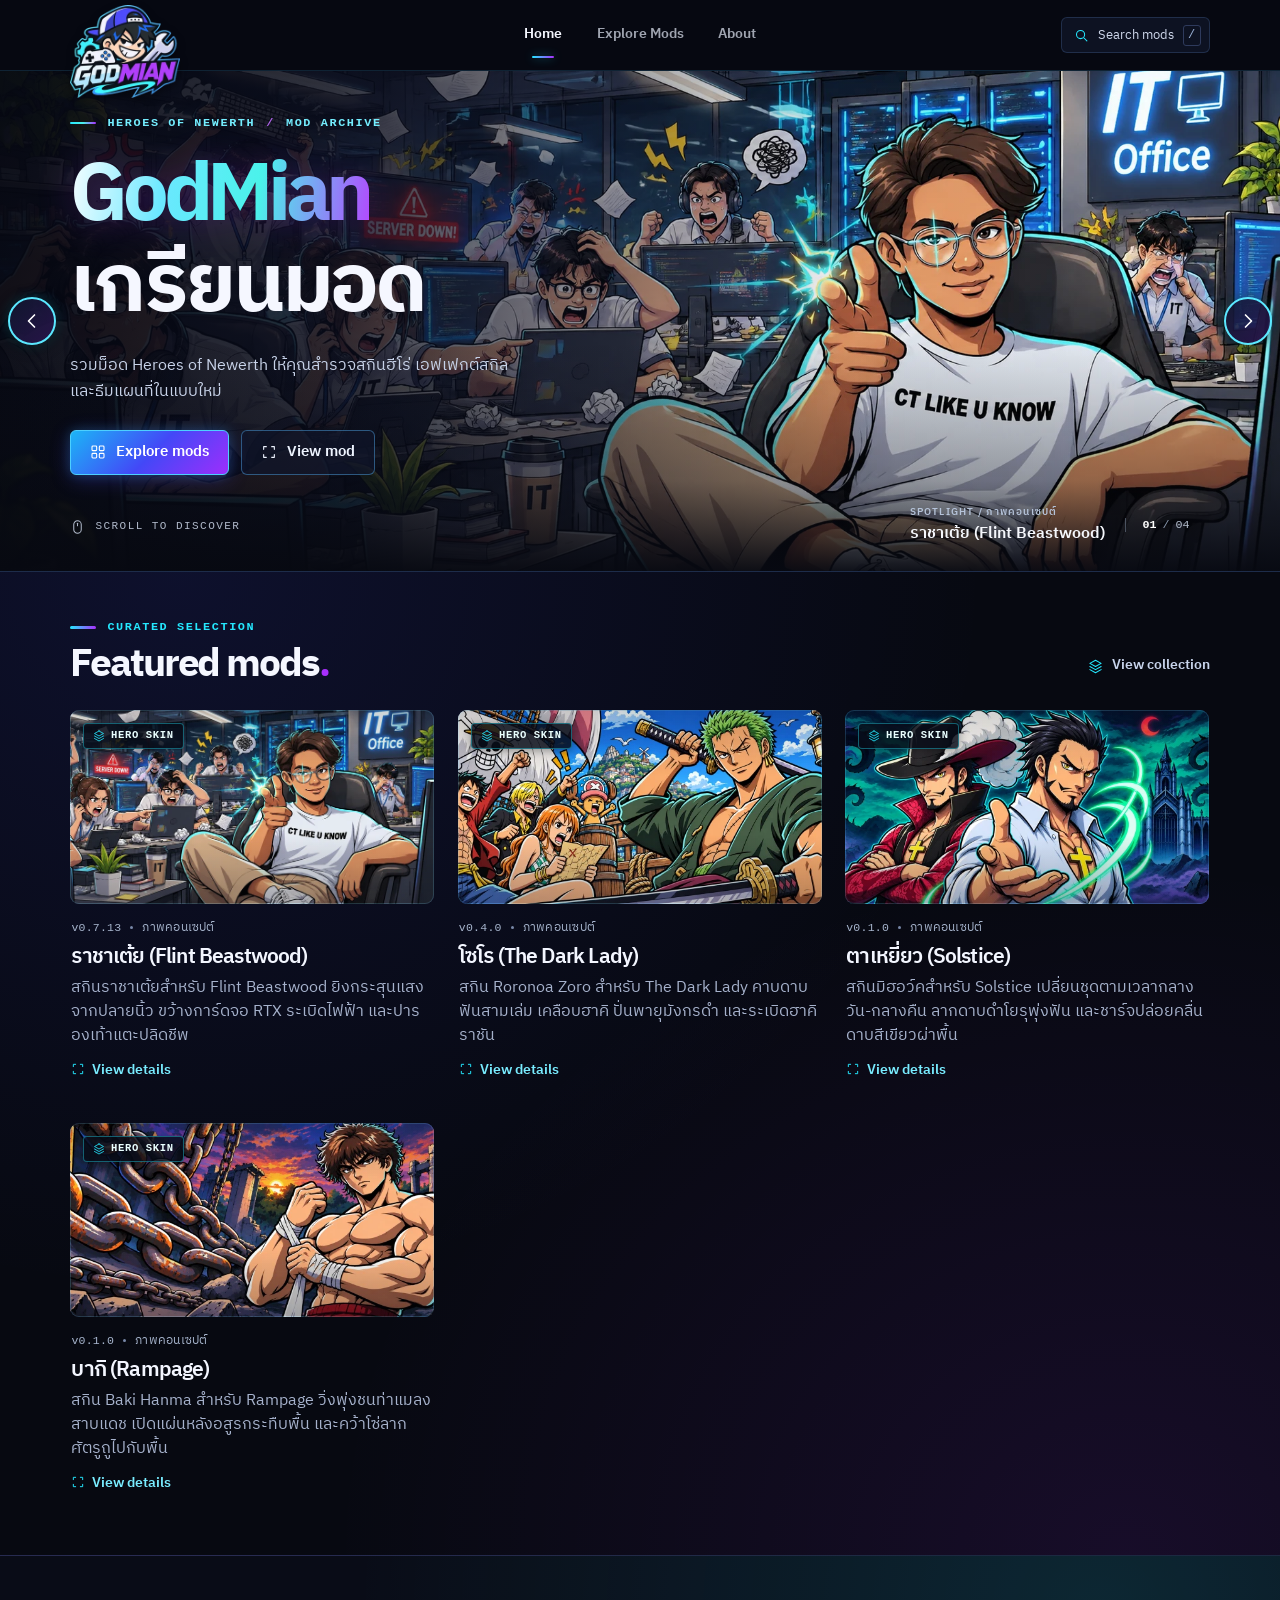
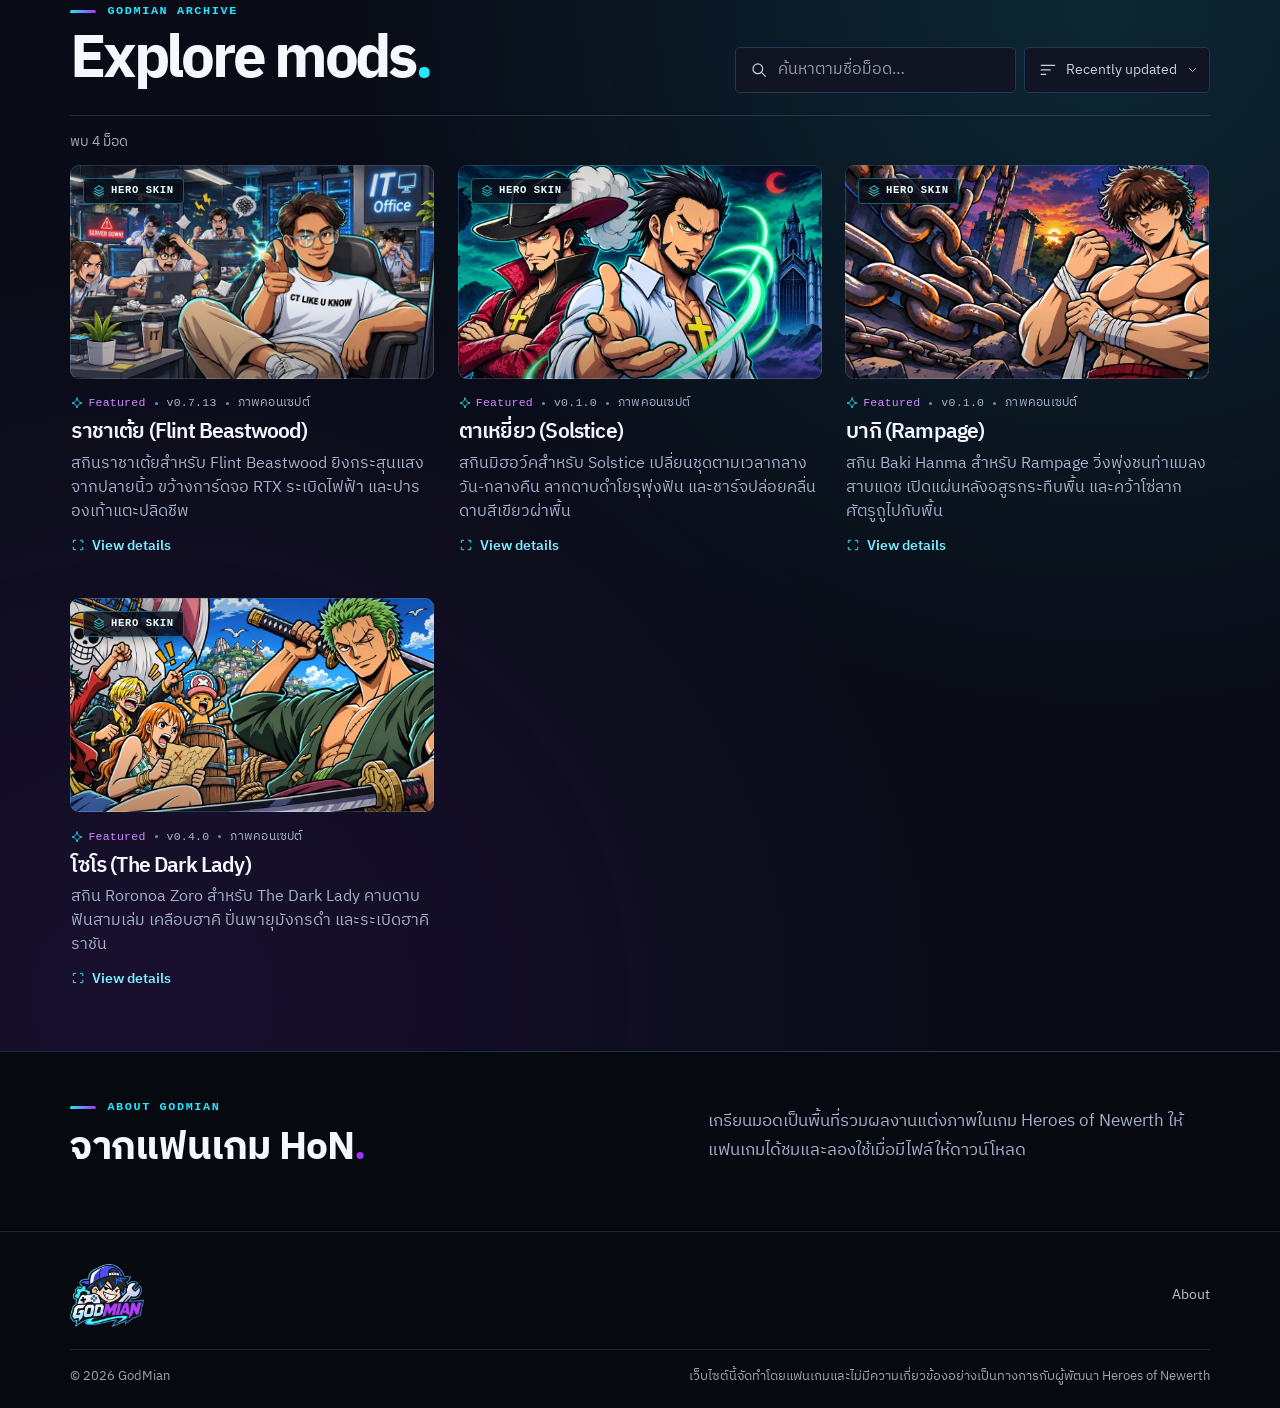
==== commit 11d6f94e: "fix hero and website color theme" ====
--- a/index.html
+++ b/index.html
@@ -6,12 +6,11 @@
     window.dataLayer = window.dataLayer || [];
     function gtag(){dataLayer.push(arguments);}
     gtag('js', new Date());
-    gtag('config', 'G-53FPRR9X3K');
   </script>
   <meta charset="utf-8">
   <meta name="viewport" content="width=device-width, initial-scale=1">
-  <meta name="theme-color" content="#08090c">
-  <meta name="description" content="เกรียนมอด คลังม็อด Heroes of Newerth สำหรับผู้เล่นไทย รวมสกินฮีโร่ เอฟเฟกต์สกิล และธีมแผนที่">
+  <meta name="theme-color" content="#070911">
+  <meta name="description" content="เกรียนมอด คลังม็อด Heroes of Newerth">
   <meta property="og:type" content="website">
   <meta property="og:title" content="GodMian · เกรียนมอด | Heroes of Newerth">
   <meta property="og:description" content="ชมภาพตัวอย่างและดาวน์โหลดม็อด Heroes of Newerth จากชุมชนแฟนเกม">
@@ -111,7 +110,7 @@
       <section id="about" class="about section-space" aria-labelledby="about-title">
         <div class="wrap about-inner">
           <div><p class="eyebrow"><span class="rule"></span>About GodMian</p><h2 id="about-title">จากแฟนเกม HoN<span class="period">.</span></h2></div>
-          <p>เกรียนมอดเป็นพื้นที่รวมผลงานแต่งภาพในเกม Heroes of Newerth ตั้งแต่สกินฮีโร่ไปจนถึงบรรยากาศของแผนที่ ให้แฟนเกมได้ชมและลองใช้เมื่อมีไฟล์ให้ดาวน์โหลด</p>
+          <p>เกรียนมอดเป็นพื้นที่รวมผลงานแต่งภาพในเกม Heroes of Newerth ให้แฟนเกมได้ชมและลองใช้เมื่อมีไฟล์ให้ดาวน์โหลด</p>
         </div>
       </section>
     </div>
--- a/styles/site.css
+++ b/styles/site.css
@@ -1,13 +1,15 @@
 :root {
   color-scheme: dark;
-  --bg: #08090c;
-  --surface: #111318;
-  --surface-2: #191c24;
-  --text: #f5f5f7;
-  --muted: #a8afbd;
-  --accent: #456bfa;
-  --ice: #96c9ff;
-  --line: rgb(165 185 221 / 16%);
+  --bg: #070911;
+  --surface: #101423;
+  --surface-2: #171d32;
+  --text: #f5f7ff;
+  --muted: #a6b2cc;
+  --accent: #3f46f5;
+  --cyan: #25e8ff;
+  --violet: #a82ffc;
+  --ice: #6be8ff;
+  --line: rgb(115 170 255 / 18%);
   --mono: ui-monospace, SFMono-Regular, Consolas, "Liberation Mono", monospace;
   --header-height: 70px;
   font-family: "IBM Plex Sans Thai", "Segoe UI", "Noto Sans Thai", "Leelawadee UI", sans-serif;
@@ -29,15 +31,15 @@
 h1, h2, h3, p { margin: 0; }
 h1, h2, h3 { line-height: 1.08; }
 [hidden] { display: none !important; }
-:focus-visible { outline: 2px solid #b1d8ff; outline-offset: 4px; }
+:focus-visible { outline: 2px solid var(--cyan); outline-offset: 4px; }
 :is(main, h1, h2, section)[tabindex="-1"]:focus { outline: none; }
-::selection { background: #38549c; color: white; }
+::selection { background: #6b2cf5; color: white; }
 .wrap { width: min(89%, 1320px); margin-inline: auto; }
 .skip, .sr-only { position: absolute; width: 1px; height: 1px; padding: 0; overflow: hidden; clip-path: inset(50%); white-space: nowrap; }
-.skip:focus { clip-path: none; width: auto; height: auto; top: 6px; left: 10px; padding: 8px 16px; border-radius: 4px; background: #18213c; z-index: 30; }
+.skip:focus { clip-path: none; width: auto; height: auto; top: 6px; left: 10px; padding: 8px 16px; border-radius: 4px; background: #1c2247; z-index: 30; }
 .icon { width: 1.12rem; height: 1.12rem; display: inline-block; flex: none; fill: none; stroke: currentColor; stroke-width: 1.65; stroke-linecap: round; stroke-linejoin: round; }
-.site-header { position: sticky; top: 0; z-index: 10; background: rgb(8 10 15 / 96%); border-bottom: 1px solid rgb(164 182 217 / 10%); transition: background .25s; }
-.site-header.scrolled { background: rgb(8 10 15 / 93%); backdrop-filter: blur(16px); }
+.site-header { position: sticky; top: 0; z-index: 10; background: rgb(7 9 18 / 95%); border-bottom: 1px solid rgb(70 185 255 / 15%); transition: background .25s; }
+.site-header.scrolled { background: rgb(7 9 18 / 92%); backdrop-filter: blur(16px); }
 .header-inner { height: var(--header-height); display: grid; grid-template-columns: 1fr auto 1fr; align-items: center; gap: 20px; }
 .brand { display: inline-flex; align-items: center; gap: 10px; justify-self: start; width: fit-content; font-size: 1.42rem; line-height: 1; letter-spacing: -.06em; font-weight: 690; }
 .brand img { width: 56px; height: 52px; object-fit: contain; }
@@ -52,41 +54,41 @@
 .primary-nav { gap: clamp(20px, 2.7vw, 44px); height: 100%; }
 .primary-nav a { position: relative; height: 100%; display: flex; align-items: center; font-size: .88rem; font-weight: 520; color: #a0a5b1; transition: color .2s; }
 .primary-nav a:hover, .primary-nav a[aria-current] { color: var(--text); }
-.primary-nav a[aria-current]::after { content: ""; width: 18px; height: 2px; background: #709aff; position: absolute; bottom: 12px; left: calc(50% - 9px); border-radius: 2px; }
+.primary-nav a[aria-current]::after { content: ""; width: 22px; height: 2.5px; background: linear-gradient(90deg, var(--cyan), var(--violet)); position: absolute; bottom: 12px; left: calc(50% - 11px); border-radius: 2px; box-shadow: 0 0 10px rgb(37 232 255 / 45%); }
 .header-actions { gap: 6px; justify-self: end; }
-.search-shortcut { display: inline-flex; align-items: center; justify-content: center; min-height: 36px; padding: 4px 8px 4px 12px; gap: 9px; border: 1px solid var(--line); background: #101217; border-radius: 6px; color: #c8cbd4; font-size: .82rem; }
-.search-shortcut:hover { border-color: #53607a; }
-.search-shortcut .icon { width: 15px; height: 15px; }
-.search-shortcut kbd { display: grid; place-items: center; min-width: 18px; height: 21px; border: 1px solid #353844; border-radius: 3px; color: #a6acb8; font: .75rem var(--mono); }
+.search-shortcut { display: inline-flex; align-items: center; justify-content: center; min-height: 36px; padding: 4px 8px 4px 12px; gap: 9px; border: 1px solid var(--line); background: #0d1222; border-radius: 6px; color: #cfd8ec; font-size: .82rem; transition: border-color .2s, box-shadow .2s; }
+.search-shortcut:hover { border-color: var(--cyan); box-shadow: 0 0 12px rgb(37 232 255 / 18%); }
+.search-shortcut .icon { width: 15px; height: 15px; color: var(--cyan); }
+.search-shortcut kbd { display: grid; place-items: center; min-width: 18px; height: 21px; border: 1px solid #2e3a5c; border-radius: 3px; color: #9ab2d8; font: .75rem var(--mono); }
 .icon-btn { display: grid; place-items: center; width: 44px; height: 44px; }
 .menu-toggle { display: none; }
 section[id], #main-content { scroll-margin-top: var(--header-height); }
-.hero { position: relative; overflow: hidden; isolation: isolate; background: #0c1420; border-bottom: 1px solid var(--line); }
+.hero { position: relative; overflow: hidden; isolation: isolate; background: #0a1022; border-bottom: 1px solid var(--line); }
 .hero-art, .hero-shade { position: absolute; inset: 0; z-index: -1; pointer-events: none; }
 .hero-art img { width: 100%; height: 100%; object-fit: cover; object-position: 64% 30%; animation: artwork-in .48s ease-out both; }
-.hero-shade { background: linear-gradient(0deg, rgb(7 10 16 / 95%) 0%, rgb(7 10 16 / 34%) 16%, transparent 44%), linear-gradient(90deg, rgb(5 9 16 / 94%) 0%, rgb(6 11 20 / 83%) 25%, rgb(6 12 22 / 45%) 44%, rgb(6 12 22 / 4%) 65%, transparent 88%); }
+.hero-shade { background: linear-gradient(0deg, rgb(7 9 17 / 96%) 0%, rgb(7 9 17 / 36%) 18%, transparent 46%), linear-gradient(90deg, rgb(6 8 18 / 95%) 0%, rgb(8 11 26 / 84%) 26%, rgb(10 14 32 / 46%) 45%, rgb(10 14 32 / 5%) 66%, transparent 88%); }
 .hero-inner { min-height: clamp(500px, 36.8vw, 670px); display: flex; flex-direction: column; position: relative; }
 .hero-copy { flex: 1 0 auto; display: flex; flex-direction: column; justify-content: center; align-items: flex-start; padding: clamp(42px, 3.4vw, 74px) 0 30px; animation: copy-in .55s ease-out both; }
 .eyebrow, .mono-caption, .scroll-cue, .card-meta, .result-count { font-family: var(--mono); }
-.eyebrow { display: flex; align-items: center; gap: 11px; color: #93b7fc; font-size: .74rem; font-weight: 590; line-height: 1.4; letter-spacing: .135em; text-transform: uppercase; }
-.rule { display: inline-block; width: 26px; height: 2px; border-radius: 3px; background: #699aff; }
-.hero-kicker { color: #a5caff; }
-.hero-kicker .divider-slash { opacity: .6; font-weight: 400; }
-.hero h1 { margin-top: 20px; font-size: clamp(4.5rem, 6.35vw, 7.3rem); line-height: .99; font-weight: 650; letter-spacing: -.066em; color: #f5f6f7; }
-.hero h1 span { color: #99beff; background: linear-gradient(105deg,#cbd9ff -4%,#95baff 46%,#709be9 100%); background-clip: text; -webkit-background-clip: text; -webkit-text-fill-color: transparent; }
+.eyebrow { display: flex; align-items: center; gap: 11px; color: var(--cyan); font-size: .74rem; font-weight: 590; line-height: 1.4; letter-spacing: .135em; text-transform: uppercase; }
+.rule { display: inline-block; width: 26px; height: 2.5px; border-radius: 3px; background: linear-gradient(90deg, var(--cyan), var(--violet)); }
+.hero-kicker { color: #74eeff; }
+.hero-kicker .divider-slash { color: #c06bff; opacity: .9; font-weight: 600; }
+.hero h1 { margin-top: 20px; font-size: clamp(4.5rem, 6.35vw, 7.3rem); line-height: .99; font-weight: 650; letter-spacing: -.066em; color: #f5f7ff; }
+.hero h1 span { color: #74eeff; background: linear-gradient(100deg, #ffffff 0%, #6be8ff 34%, #4f6bff 62%, #b742ff 100%); background-clip: text; -webkit-background-clip: text; -webkit-text-fill-color: transparent; filter: drop-shadow(0 2px 18px rgb(168 47 252 / 24%)); }
 .hero h1:lang(th) { line-height: 1.12; letter-spacing: -.025em; }
 .hero h1 { font-weight: 700; }
 .mono-caption, .concept-note { font-family: "IBM Plex Sans Thai", var(--mono); }
 .hero h1 span:lang(en) { letter-spacing: -.066em; }
 .about h2:lang(th) { line-height: 1.25; letter-spacing: -.02em; }
-.hero-description { max-width: 465px; margin-top: 20px; color: #c3cad5; font-size: clamp(1rem, 1.17vw, 1.23rem); line-height: 1.6; }
+.hero-description { max-width: 465px; margin-top: 20px; color: #c7d2e8; font-size: clamp(1rem, 1.17vw, 1.23rem); line-height: 1.6; }
 .hero-actions { display: flex; flex-wrap: wrap; gap: 12px; margin-top: 25px; }
-.btn { display: inline-flex; align-items: center; justify-content: center; gap: 10px; min-height: 45px; padding: 10px 19px; border-radius: 6px; border: 1px solid transparent; font-weight: 600; font-size: .91rem; line-height: 1.4; transition: background .18s, border-color .18s, transform .18s; }
+.btn { display: inline-flex; align-items: center; justify-content: center; gap: 10px; min-height: 45px; padding: 10px 19px; border-radius: 6px; border: 1px solid transparent; font-weight: 600; font-size: .91rem; line-height: 1.4; transition: background .18s, border-color .18s, transform .18s, box-shadow .18s; }
 .btn .icon { width: 16px; height: 16px; }
-.btn-primary { color: #fff; border-color: #6482ff; background: linear-gradient(140deg, #526ff8, #3855dd); box-shadow: 0 3px 18px rgb(42 77 213 / 15%); }
-.btn-primary:hover { background: linear-gradient(140deg,#6383ff,#4866ec); }
-.btn-secondary { color: #eef1f8; border-color: #4f596b; background: rgb(21 28 40 / 67%); }
-.btn-secondary:hover { background: #232d40; border-color: #8291ad; }
+.btn-primary { color: #fff; border-color: #4dcfff; background: linear-gradient(135deg, #1cb5f6 0%, #4348f7 52%, #9d2efc 100%); box-shadow: 0 4px 20px rgb(79 72 247 / 32%), 0 0 12px rgb(37 232 255 / 18%); }
+.btn-primary:hover { border-color: #8cf2ff; background: linear-gradient(135deg, #37c5ff 0%, #555af9 50%, #b147ff 100%); box-shadow: 0 6px 24px rgb(157 46 252 / 42%), 0 0 16px rgb(37 232 255 / 28%); }
+.btn-secondary { color: #eef4ff; border-color: rgb(88 184 255 / 42%); background: rgb(16 22 42 / 72%); }
+.btn-secondary:hover { background: #1a2547; border-color: var(--cyan); box-shadow: 0 0 14px rgb(37 232 255 / 20%); }
 .hero-base { display: flex; align-items: flex-end; justify-content: space-between; gap: 16px; padding: 0 0 25px; }
 .scroll-cue { display: inline-flex; align-items: center; gap: 10px; min-height: 38px; font-size: .69rem; text-transform: uppercase; letter-spacing: .13em; color: #b0b9ca; }
 .scroll-cue:hover { color: #eaf1ff; }
@@ -106,40 +108,40 @@
 .section-space { padding: clamp(46px, 3.7vw, 68px) 0 clamp(50px, 4.6vw, 90px); }
 .section-heading { display: flex; justify-content: space-between; align-items: flex-end; gap: 20px; margin-bottom: 24px; }
 .section-heading h2, .about h2 { font-size: clamp(2.25rem, 3.05vw, 3.6rem); font-weight: 610; letter-spacing: -.055em; margin-top: 8px; }
-.period { color: #769afb; }
-.text-link { display: inline-flex; align-items: center; justify-content: center; min-height: 40px; gap: 9px; font-size: .88rem; color: #c2c9d7; font-weight: 520; }
-.text-link .icon { width: 15px; height: 15px; color: #94add3; }
+.period { color: var(--violet); }
+.text-link { display: inline-flex; align-items: center; justify-content: center; min-height: 40px; gap: 9px; font-size: .88rem; color: #c8d4ec; font-weight: 520; }
+.text-link .icon { width: 15px; height: 15px; color: var(--cyan); }
 .text-link:hover { color: #fff; text-decoration: underline; text-underline-offset: 5px; }
 .feature-grid, .archive-grid { display: grid; grid-template-columns: repeat(3, minmax(0, 1fr)); gap: clamp(18px, 1.8vw, 32px); row-gap: 40px; }
 .mod-card, .mod-card a { min-width: 0; }
 .card-link { display: block; border-radius: 8px; }
 .card-visual { aspect-ratio: 1.88; position: relative; overflow: hidden; isolation: isolate; border-radius: 9px; background: var(--surface-2); box-shadow: inset 0 0 0 1px var(--line); }
-.card-visual::after { content: ""; position: absolute; inset: 0; pointer-events: none; border-radius: inherit; border: 1px solid rgb(223 233 255 / 14%); background: linear-gradient(180deg, rgb(5 8 12 / 16%), transparent 33%, transparent 65%, rgb(5 8 12 / 25%)); transition: background-color .25s; }
+.card-visual::after { content: ""; position: absolute; inset: 0; pointer-events: none; border-radius: inherit; border: 1px solid rgb(120 215 255 / 18%); background: linear-gradient(180deg, rgb(6 9 18 / 16%), transparent 33%, transparent 65%, rgb(6 9 18 / 28%)); transition: background-color .25s, border-color .25s; }
 .card-visual img { width: 100%; height: 100%; object-fit: cover; transition: transform .5s cubic-bezier(.2,.74,.35,1); }
-.category-tag { position: absolute; z-index: 1; top: 13px; left: 13px; display: inline-flex; align-items: center; gap: 6px; max-width: calc(100% - 26px); padding: 4px 9px; border: 1px solid rgb(240 245 255 / 22%); border-radius: 4px; color: #f4f6fb; background: rgb(9 12 19 / 80%); font: 550 .66rem/1.5 var(--mono); letter-spacing: .06em; text-transform: uppercase; }
-.category-tag .icon { width: 12px; height: 12px; }
+.category-tag { position: absolute; z-index: 1; top: 13px; left: 13px; display: inline-flex; align-items: center; gap: 6px; max-width: calc(100% - 26px); padding: 4px 9px; border: 1px solid rgb(37 232 255 / 38%); border-radius: 4px; color: #eaffff; background: rgb(8 12 24 / 84%); font: 550 .66rem/1.5 var(--mono); letter-spacing: .06em; text-transform: uppercase; box-shadow: 0 2px 10px rgb(0 0 0 / 35%); }
+.category-tag .icon { width: 12px; height: 12px; color: var(--cyan); }
 .card-info { padding: 15px 1px 0; }
-.card-meta { display: flex; align-items: center; flex-wrap: wrap; gap: 5px 9px; margin-bottom: 8px; color: #a6afc1; font-size: .72rem; letter-spacing: .02em; }
+.card-meta { display: flex; align-items: center; flex-wrap: wrap; gap: 5px 9px; margin-bottom: 8px; color: #a6b4cc; font-size: .72rem; letter-spacing: .02em; }
 .card-meta:empty { display: none; }
 .card-meta > span + span { display: inline-flex; align-items: center; }
-.card-meta > span + span::before { content: ""; width: 3px; height: 3px; margin-right: 9px; background: #788294; border-radius: 100%; }
-.featured-label { color: #adbeff; display: inline-flex; align-items: center; gap: 5px; }
-.featured-label .icon { width: 12px; height: 12px; }
-.mod-card h3 { color: #f3f4f8; font-size: clamp(1.3rem, 1.62vw, 1.85rem); font-weight: 600; letter-spacing: -.04em; line-height: 1.18; overflow-wrap: anywhere; }
+.card-meta > span + span::before { content: ""; width: 3px; height: 3px; margin-right: 9px; background: #7888a8; border-radius: 100%; }
+.featured-label { color: #d188ff; display: inline-flex; align-items: center; gap: 5px; }
+.featured-label .icon { width: 12px; height: 12px; color: var(--cyan); }
+.mod-card h3 { color: #f3f6ff; font-size: clamp(1.3rem, 1.62vw, 1.85rem); font-weight: 600; letter-spacing: -.04em; line-height: 1.18; overflow-wrap: anywhere; }
 .card-description { font-size: 1rem; color: var(--muted); margin-top: 7px; line-height: 1.5; }
 .card-facts { display: none; }
-.card-cta .icon { width: 14px; height: 14px; margin-right: 7px; vertical-align: -.14em; }
-.card-cta { display: inline-block; margin-top: 12px; color: #a4c2ff; font-size: .85rem; font-weight: 550; }
-.card-link:hover .card-cta { text-decoration: underline; text-underline-offset: 4px; }
+.card-cta .icon { width: 14px; height: 14px; margin-right: 7px; vertical-align: -.14em; color: var(--cyan); }
+.card-cta { display: inline-block; margin-top: 12px; color: #79ecff; font-size: .85rem; font-weight: 550; }
+.card-link:hover .card-cta { color: #d896ff; text-decoration: underline; text-underline-offset: 4px; }
 @media (hover: hover) {
   .card-link:hover .card-visual img, .card-link:focus-visible .card-visual img { transform: scale(1.035); }
-  .card-link:hover .card-visual::after { background-color: rgb(90 129 255 / 7%); }
-}
-.explore { border-block: 1px solid var(--line); background: #0d0f15; }
+  .card-link:hover .card-visual::after { background-color: rgb(168 47 252 / 8%); border-color: rgb(37 232 255 / 42%); }
+}
+.explore { border-block: 1px solid var(--line); background: #0a0e1b; }
 .library-tools { display: flex; flex-wrap: wrap; align-items: stretch; gap: 12px; }
-.search-field, .select-field { min-height: 46px; display: flex; align-items: center; gap: 10px; padding-inline: 14px; border: 1px solid #343946; border-radius: 5px; background: var(--surface); color: #c2c9d6; }
+.search-field, .select-field { min-height: 46px; display: flex; align-items: center; gap: 10px; padding-inline: 14px; border: 1px solid #293452; border-radius: 5px; background: var(--surface); color: #c7d2e6; transition: border-color .2s; }
 .search-field { flex: 1 1 280px; }
-.search-field:focus-within, .select-field:focus-within { border-color: #8faaf4; outline: 1px solid #8faaf4; }
+.search-field:focus-within, .select-field:focus-within { border-color: var(--cyan); outline: 1px solid var(--cyan); box-shadow: 0 0 14px rgb(37 232 255 / 16%); }
 .search-field input { width: 100%; min-width: 0; height: 44px; padding: 0; border: 0; outline: none; background: transparent; font-size: 1rem; color: var(--text); }
 .search-field input::placeholder { color: #949dac; }
 .select-field { padding-right: 0; position: relative; gap: 0; }
@@ -243,8 +245,13 @@
 }
 
 /* The library shares one layout for a single release and a filtered result. */
+.featured {
+  background: radial-gradient(ellipse at 14% 0%, rgb(63 70 245 / 12%), transparent 52%),
+              radial-gradient(ellipse at 88% 100%, rgb(168 47 252 / 10%), transparent 50%);
+}
 .explore {
-  background: radial-gradient(ellipse at 86% 5%, rgb(43 104 119 / 11%), transparent 48%), #0b0e13;
+  background: radial-gradient(ellipse at 86% 5%, rgb(37 232 255 / 12%), transparent 48%),
+              radial-gradient(ellipse at 12% 95%, rgb(168 47 252 / 10%), transparent 50%), #090c17;
 }
 .archive-toolbar {
   display: flex; align-items: flex-end; justify-content: space-between;
@@ -252,9 +259,9 @@
 }
 .archive-toolbar .section-heading { margin: 0; }
 .archive-toolbar h2 { font-size: clamp(2.65rem, 4.7vw, 4.35rem); }
-.archive-toolbar .eyebrow { color: #91d7de; }
-.archive-toolbar .rule { background: #75d6de; }
-.archive-toolbar .period { color: #81dbe3; }
+.archive-toolbar .eyebrow { color: var(--cyan); }
+.archive-toolbar .rule { background: linear-gradient(90deg, var(--cyan), var(--violet)); }
+.archive-toolbar .period { color: var(--cyan); }
 .archive-toolbar .library-tools { max-width: 100%; gap: 8px; }
 .archive-toolbar .search-field { flex: 1 1 218px; min-width: 0; }
 .result-count { margin: 16px 0 12px; font-family: inherit; font-size: .85rem; }
@@ -325,31 +332,38 @@
   inset: 0 auto auto 0;
   z-index: 100;
   pointer-events: none;
-  width: min(21rem, calc(100vw - 16px), 98vh);
+  width: min(26rem, calc(100vw - 16px), 94vh);
   max-height: calc(100vh - 16px);
   box-sizing: border-box;
   overflow: hidden;
-  border: 1px solid #b7884e;
+  border: 1px solid rgb(37 232 255 / 55%);
   border-radius: 12px;
-  background: linear-gradient(120deg, #211c1b, #231518);
-  color: #f4e8d9;
-  box-shadow: 0 10px 32px #000a, 0 0 12px #d156332b;
+  background: linear-gradient(135deg, #0e1326, #191230);
+  color: #f0f6ff;
+  box-shadow: 0 12px 34px #000b, 0 0 18px rgb(37 232 255 / 22%), 0 0 24px rgb(168 47 252 / 18%);
   opacity: 0;
   visibility: hidden;
   transition: opacity .16s ease, visibility 0s .16s;
 }
+.cursor-preview.is-skill {
+  width: min(27rem, calc(100vw - 20px), calc(100vh - 140px));
+}
 .cursor-preview.visible { opacity: 1; visibility: visible; transition-delay: 0s; }
-.cursor-preview video { display: block; width: 100%; aspect-ratio: 2.39; object-fit: contain; background: #090909; }
-.cursor-preview p { margin: 12px 15px; font-size: .9rem; line-height: 1.5; display: -webkit-box; -webkit-line-clamp: 3; -webkit-box-orient: vertical; overflow: hidden; }
+.cursor-preview video { display: block; width: 100%; aspect-ratio: 2.39; object-fit: cover; background: #060812; }
+.cursor-preview.is-skill video { aspect-ratio: 1 / 1; object-fit: cover; }
+.cursor-preview p { margin: 12px 15px; font-size: .92rem; line-height: 1.5; display: -webkit-box; -webkit-line-clamp: 4; -webkit-box-orient: vertical; overflow: hidden; }
 @media (prefers-reduced-motion: reduce) { .cursor-preview { transition: none; } }
+@media (max-width: 768px), (hover: none) and (pointer: coarse) {
+  .cursor-preview { display: none !important; }
+}
 
-.cursor-preview strong:not([hidden]) { display: block; margin: 12px 15px 0; color: #ffe0aa; }
+.cursor-preview strong:not([hidden]) { display: block; margin: 12px 15px 0; color: #6be8ff; }
 .cursor-preview strong:not([hidden]) + p { display: block; margin-top: 4px; }
 .cursor-preview video[hidden] { display: none; }
 
 /* Keep spotlight navigation visible against either character artwork. */
-.hero-controls .round { width: 48px; height: 48px; border: 2px solid #d6e6ff; border-radius: 50%; background: #111b2e; color: white; box-shadow: 0 2px 10px #0008; }
-.hero-controls .round:hover { background: #33476a; }
+.hero-controls .round { width: 48px; height: 48px; border: 2px solid #5be8ff; border-radius: 50%; background: linear-gradient(135deg, rgb(16 24 48 / 88%), rgb(42 20 78 / 88%)); color: white; box-shadow: 0 2px 14px #000a, 0 0 12px rgb(37 232 255 / 25%); }
+.hero-controls .round:hover { border-color: #d68fff; background: linear-gradient(135deg, #214080, #62229c); box-shadow: 0 4px 18px rgb(168 47 252 / 40%); }
 .hero-controls .round .icon { width: 24px; height: 24px; }
 @media (min-width: 1000px) {
   .hero-inner { position: static; }
--- a/styles/detail.css
+++ b/styles/detail.css
@@ -27,8 +27,8 @@
   border-radius: .65rem;
   background: var(--surface, #111318);
 }
-.detail-labels { display: flex; flex-wrap: wrap; align-items: center; gap: .7rem; color: #a7c9ff; font: 600 .75rem/1.5 ui-monospace, Consolas, monospace; text-transform: uppercase; letter-spacing: .1em; }
-.detail-concept { border-left: 1px solid var(--line, #343843); padding-left: .7rem; color: var(--muted, #aab0bb); }
+.detail-labels { display: flex; flex-wrap: wrap; align-items: center; gap: .7rem; color: var(--cyan, #25e8ff); font: 600 .75rem/1.5 ui-monospace, Consolas, monospace; text-transform: uppercase; letter-spacing: .1em; }
+.detail-concept { border-left: 1px solid var(--line, #343843); padding-left: .7rem; color: #d58cff; }
 .detail-layout .detail-title { font-size: clamp(2.5rem, 4.8vw, 5.25rem); line-height: .99; letter-spacing: -.055em; margin: .8rem 0 1.05rem; }
 .detail-lead, .detail-section p, .detail-text-list { font-size: 1rem; line-height: 1.7; color: var(--muted, #aab0bb); }
 .detail-lead { max-width: 44ch; margin: 0; }
@@ -52,12 +52,12 @@
   font-size: .91rem;
   font-weight: 600;
   border-radius: 6px;
-  box-shadow: 0 4px 20px rgb(56 85 221 / 22%);
+  box-shadow: 0 4px 20px rgb(79 72 247 / 32%), 0 0 14px rgb(37 232 255 / 20%);
 }
 .detail-download svg { width: 16px; height: 16px; }
 .detail-download:hover {
-  border-color: #82a0ff;
-  box-shadow: 0 6px 24px rgb(72 102 236 / 30%);
+  border-color: #8cf2ff;
+  box-shadow: 0 6px 26px rgb(168 47 252 / 42%), 0 0 18px rgb(37 232 255 / 30%);
 }
 .detail-section { border-top: 1px solid var(--line, #343843); margin-top: clamp(2rem, 4.5vw, 4.5rem); padding-top: clamp(1.4rem, 3vw, 2.6rem); }
 .detail-section h2 { margin: 0 0 .95rem; font-size: clamp(1.45rem, 2.4vw, 2.3rem); line-height: 1.13; letter-spacing: -.04em; }
@@ -129,8 +129,15 @@
 .skill-grid:has(.skill-preview:not([hidden])) { grid-template-rows: auto auto; }
 .skill-entry:has(.skill-preview:not([hidden])) { display: contents; }
 .skill-entry .skill-card { grid-row: 1; }
-.skill-preview { grid-column: 1 / -1; grid-row: 2; padding: 12px; border: 1px solid var(--line); border-radius: 8px; background: var(--surface); }
+.skill-preview { grid-column: 1 / -1; grid-row: 2; padding: 14px; border: 1px solid var(--line); border-radius: 8px; background: var(--surface); }
+.skill-preview .mod-video { max-width: 27rem; aspect-ratio: 1 / 1; object-fit: cover; margin-bottom: .6rem; }
 .skill-preview h3 { margin: .5rem 0; }
+@media (max-width: 768px), (hover: none) and (pointer: coarse) {
+  .skill-preview .mod-video,
+  .detail-video-section {
+    display: none !important;
+  }
+}
 .main-preview { position: relative; }
 .main-preview video { pointer-events: none; }
 .preview-sound { position: absolute; inset: 0; display: flex; align-items: flex-end; justify-content: flex-end; width: 100%; padding: .75rem; border: 0; border-radius: 10px; background: transparent; color: white; cursor: pointer; touch-action: manipulation; }
--- a/styles/motion.css
+++ b/styles/motion.css
@@ -14,20 +14,29 @@
   .hero-description { animation-delay: 125ms; }
   .hero-actions { animation-delay: 185ms; }
   .hero-base { animation: arrive .55s .24s ease-out backwards; }
-  .hero .rule { background: var(--scene-color, var(--ice)); transition: background .5s; }
+  .hero .rule { background: linear-gradient(90deg, var(--cyan, #25e8ff), var(--scene-color, #4f6bff), var(--violet, #a82ffc)); transition: background .5s; }
   .hero h1 span {
-    background-image: linear-gradient(105deg, #d8e5ff, var(--scene-color, #95baff) 50%, #9aaaf9);
+    background-image: linear-gradient(100deg, #ffffff 0%, #6be8ff 32%, var(--scene-color, #4f6bff) 62%, #b742ff 100%);
   }
   .hero-atmosphere {
-    display: block; position: absolute; inset: 0; z-index: -1;
-    overflow: hidden; pointer-events: none; color: var(--scene-color, var(--ice));
+    display: block; position: absolute; inset: 0; z-index: 0;
+    overflow: hidden; pointer-events: none; color: var(--scene-color, var(--cyan, #25e8ff));
   }
   .hero-atmosphere i {
-    position: absolute; width: 3px; height: 3px; border-radius: 50%;
-    background: currentColor; box-shadow: 0 0 8px 1px currentColor;
-    opacity: 0; animation: drift-light 3.8s ease-out both;
+    position: absolute; width: var(--size, 3.5px); height: var(--size, 3.5px); border-radius: 50%;
+    background: #effcff;
+    box-shadow: 0 0 6px 1px #25e8ff, 0 0 14px 3px currentColor;
+    opacity: 0; animation: drift-light 4.2s ease-in-out infinite;
   }
-  .hero-atmosphere i:nth-child(3n) { width: 2px; height: 5px; border-radius: 70%; }
+  .hero-atmosphere i:nth-child(3n) {
+    width: calc(var(--size, 3.5px) * 0.75); height: calc(var(--size, 3.5px) * 1.7); border-radius: 70%;
+    background: #f5d9ff;
+    box-shadow: 0 0 7px 1px #b742ff, 0 0 16px 3px #4348f7;
+  }
+  .hero-atmosphere i:nth-child(2n) {
+    background: currentColor;
+    box-shadow: 0 0 8px 2px currentColor, 0 0 16px 3px #a82ffc90;
+  }
   .scroll-cue .icon { animation: scroll-hint 1.45s .7s 2 ease-in-out; }
   .btn, .round, .detail-icon-btn, .detail-download {
     transition: transform .2s ease-out, background-color .2s, border-color .2s, box-shadow .2s;
@@ -71,11 +80,11 @@
     content: ""; position: absolute; inset: 0; z-index: 1;
     border-radius: inherit; pointer-events: none; opacity: 0; transition: opacity .24s;
     background: radial-gradient(ellipse at var(--light-x, 50%) var(--light-y, 50%),
-      color-mix(in srgb, var(--scene-color, #a1c6ff) 26%, transparent), transparent 64%);
+      color-mix(in srgb, var(--scene-color, #25e8ff) 28%, transparent), transparent 64%);
   }
   .card-visual:hover::before { opacity: 1; }
   .card-link:is(:hover,:focus-visible) .card-visual {
-    box-shadow: 0 10px 25px -14px color-mix(in srgb, var(--scene-color, #89aaff) 48%, transparent);
+    box-shadow: 0 12px 28px -12px color-mix(in srgb, var(--scene-color, #25e8ff) 45%, #a82ffc40);
   }
   .round:hover, .btn:hover, .detail-download:hover { transform: translateY(-2px); }
   .round:active, .btn:active, .detail-download:active { transform: scale(.96); }
@@ -84,9 +93,9 @@
 @supports (animation-timeline: scroll()) {
   @media (prefers-reduced-motion: no-preference) {
     .site-header::after {
-      content: ""; position: absolute; inset: auto 0 -1px; height: 2px; pointer-events: none;
+      content: ""; position: absolute; inset: auto 0 -1px; height: 2.5px; pointer-events: none;
       transform-origin: left; transform: scaleX(0);
-      background: linear-gradient(90deg, #597df8 0%, #91d8ff 65%, #b69bff 100%);
+      background: linear-gradient(90deg, #25e8ff 0%, #4348f7 50%, #b742ff 100%);
       animation: reading-progress linear both;
       animation-timeline: scroll(root block);
     }
@@ -108,9 +117,10 @@
   to { opacity: 1; transform: none; }
 }
 @keyframes drift-light {
-  0% { opacity: 0; transform: translate(0, 16px) rotate(18deg); }
-  20% { opacity: .8; }
-  100% { opacity: 0; transform: translate(var(--drift), -65px) rotate(40deg); }
+  0% { opacity: 0; transform: translate(0, 18px) scale(.75) rotate(18deg); }
+  22% { opacity: .92; }
+  65% { opacity: .7; }
+  100% { opacity: 0; transform: translate(var(--drift, 24px), var(--rise, -85px)) scale(1.1) rotate(42deg); }
 }
 @keyframes scroll-hint { 50% { transform: translateY(3px); } }
 @keyframes viewer-in {
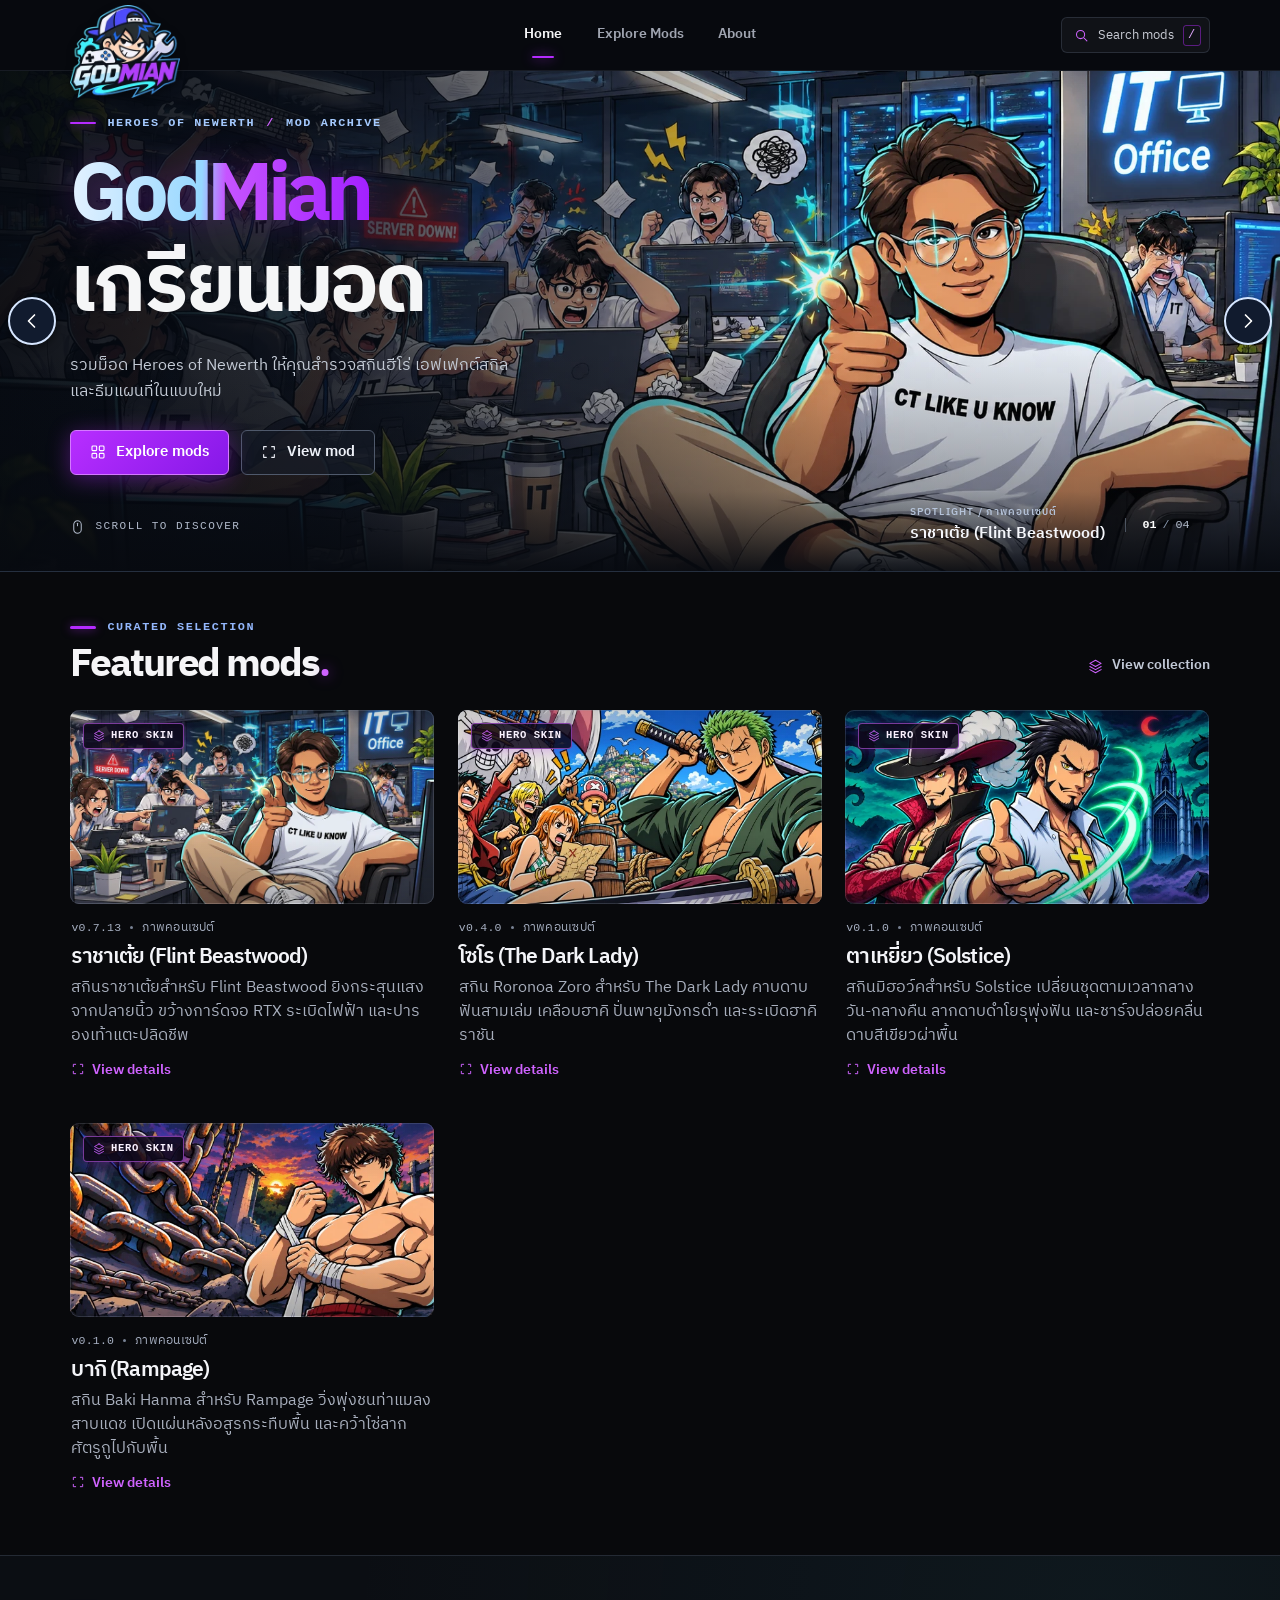
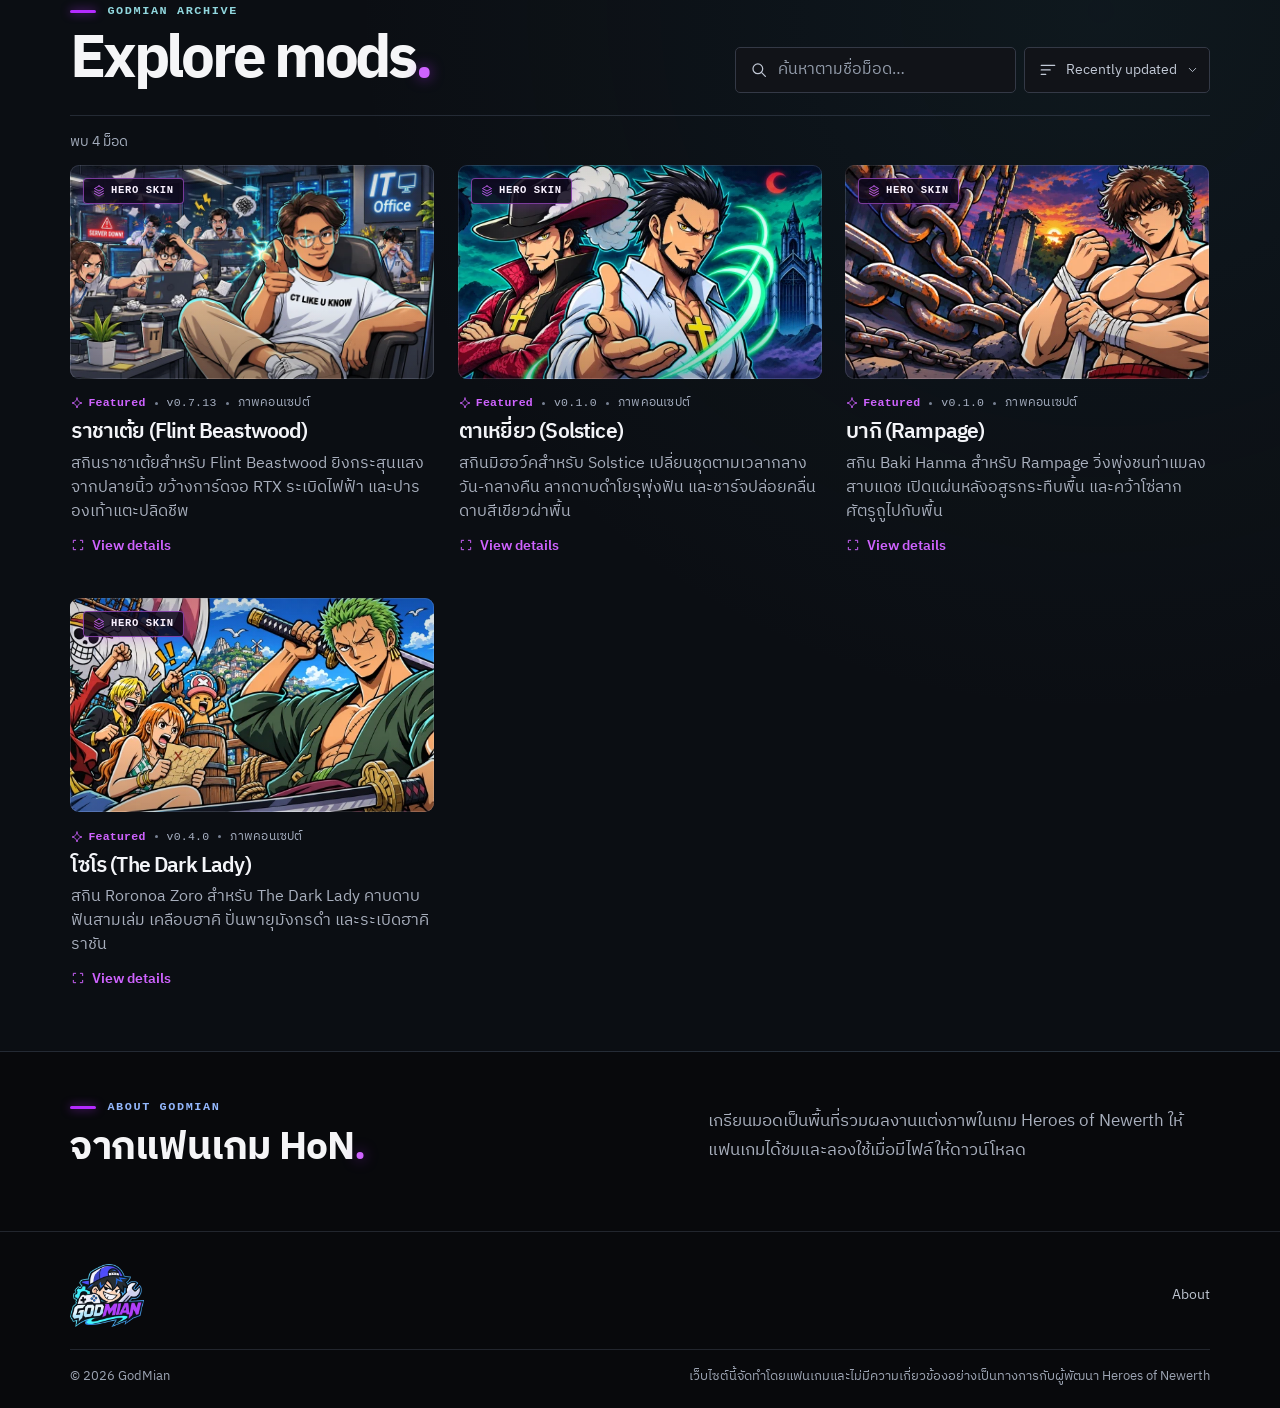
==== commit 5e31679c: "fix color theme" ====
--- a/index.html
+++ b/index.html
@@ -9,7 +9,7 @@
   </script>
   <meta charset="utf-8">
   <meta name="viewport" content="width=device-width, initial-scale=1">
-  <meta name="theme-color" content="#070911">
+  <meta name="theme-color" content="#08090c">
   <meta name="description" content="เกรียนมอด คลังม็อด Heroes of Newerth">
   <meta property="og:type" content="website">
   <meta property="og:title" content="GodMian · เกรียนมอด | Heroes of Newerth">
--- a/styles/site.css
+++ b/styles/site.css
@@ -1,15 +1,15 @@
 :root {
   color-scheme: dark;
-  --bg: #070911;
-  --surface: #101423;
-  --surface-2: #171d32;
-  --text: #f5f7ff;
-  --muted: #a6b2cc;
-  --accent: #3f46f5;
-  --cyan: #25e8ff;
-  --violet: #a82ffc;
-  --ice: #6be8ff;
-  --line: rgb(115 170 255 / 18%);
+  --bg: #08090c;
+  --surface: #111318;
+  --surface-2: #191c24;
+  --text: #f5f5f7;
+  --muted: #a8afbd;
+  --accent: #456bfa;
+  --ice: #96c9ff;
+  --pop: #b52bff;
+  --pop-bright: #cf63ff;
+  --line: rgb(165 185 221 / 16%);
   --mono: ui-monospace, SFMono-Regular, Consolas, "Liberation Mono", monospace;
   --header-height: 70px;
   font-family: "IBM Plex Sans Thai", "Segoe UI", "Noto Sans Thai", "Leelawadee UI", sans-serif;
@@ -31,15 +31,15 @@
 h1, h2, h3, p { margin: 0; }
 h1, h2, h3 { line-height: 1.08; }
 [hidden] { display: none !important; }
-:focus-visible { outline: 2px solid var(--cyan); outline-offset: 4px; }
+:focus-visible { outline: 2px solid var(--pop-bright); outline-offset: 4px; }
 :is(main, h1, h2, section)[tabindex="-1"]:focus { outline: none; }
-::selection { background: #6b2cf5; color: white; }
+::selection { background: var(--pop); color: white; }
 .wrap { width: min(89%, 1320px); margin-inline: auto; }
 .skip, .sr-only { position: absolute; width: 1px; height: 1px; padding: 0; overflow: hidden; clip-path: inset(50%); white-space: nowrap; }
-.skip:focus { clip-path: none; width: auto; height: auto; top: 6px; left: 10px; padding: 8px 16px; border-radius: 4px; background: #1c2247; z-index: 30; }
+.skip:focus { clip-path: none; width: auto; height: auto; top: 6px; left: 10px; padding: 8px 16px; border-radius: 4px; background: #18213c; z-index: 30; }
 .icon { width: 1.12rem; height: 1.12rem; display: inline-block; flex: none; fill: none; stroke: currentColor; stroke-width: 1.65; stroke-linecap: round; stroke-linejoin: round; }
-.site-header { position: sticky; top: 0; z-index: 10; background: rgb(7 9 18 / 95%); border-bottom: 1px solid rgb(70 185 255 / 15%); transition: background .25s; }
-.site-header.scrolled { background: rgb(7 9 18 / 92%); backdrop-filter: blur(16px); }
+.site-header { position: sticky; top: 0; z-index: 10; background: rgb(8 10 15 / 96%); border-bottom: 1px solid rgb(164 182 217 / 10%); transition: background .25s; }
+.site-header.scrolled { background: rgb(8 10 15 / 93%); backdrop-filter: blur(16px); }
 .header-inner { height: var(--header-height); display: grid; grid-template-columns: 1fr auto 1fr; align-items: center; gap: 20px; }
 .brand { display: inline-flex; align-items: center; gap: 10px; justify-self: start; width: fit-content; font-size: 1.42rem; line-height: 1; letter-spacing: -.06em; font-weight: 690; }
 .brand img { width: 56px; height: 52px; object-fit: contain; }
@@ -54,41 +54,41 @@
 .primary-nav { gap: clamp(20px, 2.7vw, 44px); height: 100%; }
 .primary-nav a { position: relative; height: 100%; display: flex; align-items: center; font-size: .88rem; font-weight: 520; color: #a0a5b1; transition: color .2s; }
 .primary-nav a:hover, .primary-nav a[aria-current] { color: var(--text); }
-.primary-nav a[aria-current]::after { content: ""; width: 22px; height: 2.5px; background: linear-gradient(90deg, var(--cyan), var(--violet)); position: absolute; bottom: 12px; left: calc(50% - 11px); border-radius: 2px; box-shadow: 0 0 10px rgb(37 232 255 / 45%); }
+.primary-nav a[aria-current]::after { content: ""; width: 22px; height: 2.5px; background: var(--pop); position: absolute; bottom: 12px; left: calc(50% - 11px); border-radius: 2px; box-shadow: 0 0 12px rgb(181 43 255 / 80%); }
 .header-actions { gap: 6px; justify-self: end; }
-.search-shortcut { display: inline-flex; align-items: center; justify-content: center; min-height: 36px; padding: 4px 8px 4px 12px; gap: 9px; border: 1px solid var(--line); background: #0d1222; border-radius: 6px; color: #cfd8ec; font-size: .82rem; transition: border-color .2s, box-shadow .2s; }
-.search-shortcut:hover { border-color: var(--cyan); box-shadow: 0 0 12px rgb(37 232 255 / 18%); }
-.search-shortcut .icon { width: 15px; height: 15px; color: var(--cyan); }
-.search-shortcut kbd { display: grid; place-items: center; min-width: 18px; height: 21px; border: 1px solid #2e3a5c; border-radius: 3px; color: #9ab2d8; font: .75rem var(--mono); }
+.search-shortcut { display: inline-flex; align-items: center; justify-content: center; min-height: 36px; padding: 4px 8px 4px 12px; gap: 9px; border: 1px solid var(--line); background: #101217; border-radius: 6px; color: #c8cbd4; font-size: .82rem; transition: border-color .2s, box-shadow .2s; }
+.search-shortcut:hover { border-color: var(--pop-bright); box-shadow: 0 0 12px rgb(181 43 255 / 32%); }
+.search-shortcut .icon { width: 15px; height: 15px; color: var(--pop-bright); }
+.search-shortcut kbd { display: grid; place-items: center; min-width: 18px; height: 21px; border: 1px solid rgb(181 43 255 / 45%); border-radius: 3px; color: #e2a8ff; font: .75rem var(--mono); }
 .icon-btn { display: grid; place-items: center; width: 44px; height: 44px; }
 .menu-toggle { display: none; }
 section[id], #main-content { scroll-margin-top: var(--header-height); }
-.hero { position: relative; overflow: hidden; isolation: isolate; background: #0a1022; border-bottom: 1px solid var(--line); }
+.hero { position: relative; overflow: hidden; isolation: isolate; background: #0c1420; border-bottom: 1px solid var(--line); }
 .hero-art, .hero-shade { position: absolute; inset: 0; z-index: -1; pointer-events: none; }
 .hero-art img { width: 100%; height: 100%; object-fit: cover; object-position: 64% 30%; animation: artwork-in .48s ease-out both; }
-.hero-shade { background: linear-gradient(0deg, rgb(7 9 17 / 96%) 0%, rgb(7 9 17 / 36%) 18%, transparent 46%), linear-gradient(90deg, rgb(6 8 18 / 95%) 0%, rgb(8 11 26 / 84%) 26%, rgb(10 14 32 / 46%) 45%, rgb(10 14 32 / 5%) 66%, transparent 88%); }
+.hero-shade { background: linear-gradient(0deg, rgb(7 10 16 / 95%) 0%, rgb(7 10 16 / 34%) 16%, transparent 44%), linear-gradient(90deg, rgb(5 9 16 / 94%) 0%, rgb(6 11 20 / 83%) 25%, rgb(6 12 22 / 45%) 44%, rgb(6 12 22 / 4%) 65%, transparent 88%); }
 .hero-inner { min-height: clamp(500px, 36.8vw, 670px); display: flex; flex-direction: column; position: relative; }
 .hero-copy { flex: 1 0 auto; display: flex; flex-direction: column; justify-content: center; align-items: flex-start; padding: clamp(42px, 3.4vw, 74px) 0 30px; animation: copy-in .55s ease-out both; }
 .eyebrow, .mono-caption, .scroll-cue, .card-meta, .result-count { font-family: var(--mono); }
-.eyebrow { display: flex; align-items: center; gap: 11px; color: var(--cyan); font-size: .74rem; font-weight: 590; line-height: 1.4; letter-spacing: .135em; text-transform: uppercase; }
-.rule { display: inline-block; width: 26px; height: 2.5px; border-radius: 3px; background: linear-gradient(90deg, var(--cyan), var(--violet)); }
-.hero-kicker { color: #74eeff; }
-.hero-kicker .divider-slash { color: #c06bff; opacity: .9; font-weight: 600; }
-.hero h1 { margin-top: 20px; font-size: clamp(4.5rem, 6.35vw, 7.3rem); line-height: .99; font-weight: 650; letter-spacing: -.066em; color: #f5f7ff; }
-.hero h1 span { color: #74eeff; background: linear-gradient(100deg, #ffffff 0%, #6be8ff 34%, #4f6bff 62%, #b742ff 100%); background-clip: text; -webkit-background-clip: text; -webkit-text-fill-color: transparent; filter: drop-shadow(0 2px 18px rgb(168 47 252 / 24%)); }
+.eyebrow { display: flex; align-items: center; gap: 11px; color: #93b7fc; font-size: .74rem; font-weight: 590; line-height: 1.4; letter-spacing: .135em; text-transform: uppercase; }
+.rule { display: inline-block; width: 26px; height: 2.5px; border-radius: 3px; background: var(--pop); box-shadow: 0 0 10px rgb(181 43 255 / 65%); }
+.hero-kicker { color: #a5caff; }
+.hero-kicker .divider-slash { color: var(--pop-bright); opacity: 1; font-weight: 700; }
+.hero h1 { margin-top: 20px; font-size: clamp(4.5rem, 6.35vw, 7.3rem); line-height: .99; font-weight: 650; letter-spacing: -.066em; color: #f5f6f7; }
+.hero h1 span { color: #99beff; background: linear-gradient(92deg, #e5f2ff 0%, #96d7ff 44%, #c654ff 52%, #a220ff 100%); background-clip: text; -webkit-background-clip: text; -webkit-text-fill-color: transparent; filter: drop-shadow(0 2px 18px rgb(181 43 255 / 26%)); }
 .hero h1:lang(th) { line-height: 1.12; letter-spacing: -.025em; }
 .hero h1 { font-weight: 700; }
 .mono-caption, .concept-note { font-family: "IBM Plex Sans Thai", var(--mono); }
 .hero h1 span:lang(en) { letter-spacing: -.066em; }
 .about h2:lang(th) { line-height: 1.25; letter-spacing: -.02em; }
-.hero-description { max-width: 465px; margin-top: 20px; color: #c7d2e8; font-size: clamp(1rem, 1.17vw, 1.23rem); line-height: 1.6; }
+.hero-description { max-width: 465px; margin-top: 20px; color: #c3cad5; font-size: clamp(1rem, 1.17vw, 1.23rem); line-height: 1.6; }
 .hero-actions { display: flex; flex-wrap: wrap; gap: 12px; margin-top: 25px; }
 .btn { display: inline-flex; align-items: center; justify-content: center; gap: 10px; min-height: 45px; padding: 10px 19px; border-radius: 6px; border: 1px solid transparent; font-weight: 600; font-size: .91rem; line-height: 1.4; transition: background .18s, border-color .18s, transform .18s, box-shadow .18s; }
 .btn .icon { width: 16px; height: 16px; }
-.btn-primary { color: #fff; border-color: #4dcfff; background: linear-gradient(135deg, #1cb5f6 0%, #4348f7 52%, #9d2efc 100%); box-shadow: 0 4px 20px rgb(79 72 247 / 32%), 0 0 12px rgb(37 232 255 / 18%); }
-.btn-primary:hover { border-color: #8cf2ff; background: linear-gradient(135deg, #37c5ff 0%, #555af9 50%, #b147ff 100%); box-shadow: 0 6px 24px rgb(157 46 252 / 42%), 0 0 16px rgb(37 232 255 / 28%); }
-.btn-secondary { color: #eef4ff; border-color: rgb(88 184 255 / 42%); background: rgb(16 22 42 / 72%); }
-.btn-secondary:hover { background: #1a2547; border-color: var(--cyan); box-shadow: 0 0 14px rgb(37 232 255 / 20%); }
+.btn-primary { color: #fff; border-color: #d47aff; background: linear-gradient(135deg, #b82eff 0%, #8618e8 100%); box-shadow: 0 4px 22px rgb(181 43 255 / 38%); }
+.btn-primary:hover { border-color: #eab5ff; background: linear-gradient(135deg, #c74dff 0%, #9b29ff 100%); box-shadow: 0 6px 26px rgb(181 43 255 / 55%); }
+.btn-secondary { color: #eef1f8; border-color: #4f596b; background: rgb(21 28 40 / 67%); }
+.btn-secondary:hover { background: #232d40; border-color: var(--pop-bright); }
 .hero-base { display: flex; align-items: flex-end; justify-content: space-between; gap: 16px; padding: 0 0 25px; }
 .scroll-cue { display: inline-flex; align-items: center; gap: 10px; min-height: 38px; font-size: .69rem; text-transform: uppercase; letter-spacing: .13em; color: #b0b9ca; }
 .scroll-cue:hover { color: #eaf1ff; }
@@ -108,40 +108,40 @@
 .section-space { padding: clamp(46px, 3.7vw, 68px) 0 clamp(50px, 4.6vw, 90px); }
 .section-heading { display: flex; justify-content: space-between; align-items: flex-end; gap: 20px; margin-bottom: 24px; }
 .section-heading h2, .about h2 { font-size: clamp(2.25rem, 3.05vw, 3.6rem); font-weight: 610; letter-spacing: -.055em; margin-top: 8px; }
-.period { color: var(--violet); }
-.text-link { display: inline-flex; align-items: center; justify-content: center; min-height: 40px; gap: 9px; font-size: .88rem; color: #c8d4ec; font-weight: 520; }
-.text-link .icon { width: 15px; height: 15px; color: var(--cyan); }
+.period { color: var(--pop-bright); text-shadow: 0 0 14px rgb(181 43 255 / 60%); }
+.text-link { display: inline-flex; align-items: center; justify-content: center; min-height: 40px; gap: 9px; font-size: .88rem; color: #c2c9d7; font-weight: 520; }
+.text-link .icon { width: 15px; height: 15px; color: var(--pop-bright); }
 .text-link:hover { color: #fff; text-decoration: underline; text-underline-offset: 5px; }
 .feature-grid, .archive-grid { display: grid; grid-template-columns: repeat(3, minmax(0, 1fr)); gap: clamp(18px, 1.8vw, 32px); row-gap: 40px; }
 .mod-card, .mod-card a { min-width: 0; }
 .card-link { display: block; border-radius: 8px; }
 .card-visual { aspect-ratio: 1.88; position: relative; overflow: hidden; isolation: isolate; border-radius: 9px; background: var(--surface-2); box-shadow: inset 0 0 0 1px var(--line); }
-.card-visual::after { content: ""; position: absolute; inset: 0; pointer-events: none; border-radius: inherit; border: 1px solid rgb(120 215 255 / 18%); background: linear-gradient(180deg, rgb(6 9 18 / 16%), transparent 33%, transparent 65%, rgb(6 9 18 / 28%)); transition: background-color .25s, border-color .25s; }
+.card-visual::after { content: ""; position: absolute; inset: 0; pointer-events: none; border-radius: inherit; border: 1px solid rgb(223 233 255 / 14%); background: linear-gradient(180deg, rgb(5 8 12 / 16%), transparent 33%, transparent 65%, rgb(5 8 12 / 25%)); transition: background-color .25s, border-color .25s; }
 .card-visual img { width: 100%; height: 100%; object-fit: cover; transition: transform .5s cubic-bezier(.2,.74,.35,1); }
-.category-tag { position: absolute; z-index: 1; top: 13px; left: 13px; display: inline-flex; align-items: center; gap: 6px; max-width: calc(100% - 26px); padding: 4px 9px; border: 1px solid rgb(37 232 255 / 38%); border-radius: 4px; color: #eaffff; background: rgb(8 12 24 / 84%); font: 550 .66rem/1.5 var(--mono); letter-spacing: .06em; text-transform: uppercase; box-shadow: 0 2px 10px rgb(0 0 0 / 35%); }
-.category-tag .icon { width: 12px; height: 12px; color: var(--cyan); }
+.category-tag { position: absolute; z-index: 1; top: 13px; left: 13px; display: inline-flex; align-items: center; gap: 6px; max-width: calc(100% - 26px); padding: 4px 9px; border: 1px solid rgb(207 99 255 / 55%); border-radius: 4px; color: #faf2ff; background: rgb(16 9 28 / 86%); font: 550 .66rem/1.5 var(--mono); letter-spacing: .06em; text-transform: uppercase; box-shadow: 0 2px 12px rgb(181 43 255 / 25%); }
+.category-tag .icon { width: 12px; height: 12px; color: var(--pop-bright); }
 .card-info { padding: 15px 1px 0; }
-.card-meta { display: flex; align-items: center; flex-wrap: wrap; gap: 5px 9px; margin-bottom: 8px; color: #a6b4cc; font-size: .72rem; letter-spacing: .02em; }
+.card-meta { display: flex; align-items: center; flex-wrap: wrap; gap: 5px 9px; margin-bottom: 8px; color: #a6afc1; font-size: .72rem; letter-spacing: .02em; }
 .card-meta:empty { display: none; }
 .card-meta > span + span { display: inline-flex; align-items: center; }
-.card-meta > span + span::before { content: ""; width: 3px; height: 3px; margin-right: 9px; background: #7888a8; border-radius: 100%; }
-.featured-label { color: #d188ff; display: inline-flex; align-items: center; gap: 5px; }
-.featured-label .icon { width: 12px; height: 12px; color: var(--cyan); }
-.mod-card h3 { color: #f3f6ff; font-size: clamp(1.3rem, 1.62vw, 1.85rem); font-weight: 600; letter-spacing: -.04em; line-height: 1.18; overflow-wrap: anywhere; }
+.card-meta > span + span::before { content: ""; width: 3px; height: 3px; margin-right: 9px; background: #788294; border-radius: 100%; }
+.featured-label { color: var(--pop-bright); font-weight: 600; display: inline-flex; align-items: center; gap: 5px; }
+.featured-label .icon { width: 12px; height: 12px; color: var(--pop-bright); }
+.mod-card h3 { color: #f3f4f8; font-size: clamp(1.3rem, 1.62vw, 1.85rem); font-weight: 600; letter-spacing: -.04em; line-height: 1.18; overflow-wrap: anywhere; }
 .card-description { font-size: 1rem; color: var(--muted); margin-top: 7px; line-height: 1.5; }
 .card-facts { display: none; }
-.card-cta .icon { width: 14px; height: 14px; margin-right: 7px; vertical-align: -.14em; color: var(--cyan); }
-.card-cta { display: inline-block; margin-top: 12px; color: #79ecff; font-size: .85rem; font-weight: 550; }
-.card-link:hover .card-cta { color: #d896ff; text-decoration: underline; text-underline-offset: 4px; }
+.card-cta .icon { width: 14px; height: 14px; margin-right: 7px; vertical-align: -.14em; color: var(--pop-bright); }
+.card-cta { display: inline-block; margin-top: 12px; color: var(--pop-bright); font-size: .85rem; font-weight: 600; }
+.card-link:hover .card-cta { color: #e5a8ff; text-decoration: underline; text-underline-offset: 4px; }
 @media (hover: hover) {
   .card-link:hover .card-visual img, .card-link:focus-visible .card-visual img { transform: scale(1.035); }
-  .card-link:hover .card-visual::after { background-color: rgb(168 47 252 / 8%); border-color: rgb(37 232 255 / 42%); }
-}
-.explore { border-block: 1px solid var(--line); background: #0a0e1b; }
+  .card-link:hover .card-visual::after { background-color: rgb(181 43 255 / 7%); border-color: rgb(207 99 255 / 55%); }
+}
+.explore { border-block: 1px solid var(--line); background: #0d0f15; }
 .library-tools { display: flex; flex-wrap: wrap; align-items: stretch; gap: 12px; }
-.search-field, .select-field { min-height: 46px; display: flex; align-items: center; gap: 10px; padding-inline: 14px; border: 1px solid #293452; border-radius: 5px; background: var(--surface); color: #c7d2e6; transition: border-color .2s; }
+.search-field, .select-field { min-height: 46px; display: flex; align-items: center; gap: 10px; padding-inline: 14px; border: 1px solid #343946; border-radius: 5px; background: var(--surface); color: #c2c9d6; }
 .search-field { flex: 1 1 280px; }
-.search-field:focus-within, .select-field:focus-within { border-color: var(--cyan); outline: 1px solid var(--cyan); box-shadow: 0 0 14px rgb(37 232 255 / 16%); }
+.search-field:focus-within, .select-field:focus-within { border-color: var(--pop-bright); outline: 1px solid var(--pop-bright); }
 .search-field input { width: 100%; min-width: 0; height: 44px; padding: 0; border: 0; outline: none; background: transparent; font-size: 1rem; color: var(--text); }
 .search-field input::placeholder { color: #949dac; }
 .select-field { padding-right: 0; position: relative; gap: 0; }
@@ -245,13 +245,8 @@
 }
 
 /* The library shares one layout for a single release and a filtered result. */
-.featured {
-  background: radial-gradient(ellipse at 14% 0%, rgb(63 70 245 / 12%), transparent 52%),
-              radial-gradient(ellipse at 88% 100%, rgb(168 47 252 / 10%), transparent 50%);
-}
 .explore {
-  background: radial-gradient(ellipse at 86% 5%, rgb(37 232 255 / 12%), transparent 48%),
-              radial-gradient(ellipse at 12% 95%, rgb(168 47 252 / 10%), transparent 50%), #090c17;
+  background: radial-gradient(ellipse at 86% 5%, rgb(43 104 119 / 11%), transparent 48%), #0b0e13;
 }
 .archive-toolbar {
   display: flex; align-items: flex-end; justify-content: space-between;
@@ -259,9 +254,9 @@
 }
 .archive-toolbar .section-heading { margin: 0; }
 .archive-toolbar h2 { font-size: clamp(2.65rem, 4.7vw, 4.35rem); }
-.archive-toolbar .eyebrow { color: var(--cyan); }
-.archive-toolbar .rule { background: linear-gradient(90deg, var(--cyan), var(--violet)); }
-.archive-toolbar .period { color: var(--cyan); }
+.archive-toolbar .eyebrow { color: #91d7de; }
+.archive-toolbar .rule { background: var(--pop); box-shadow: 0 0 10px rgb(181 43 255 / 65%); }
+.archive-toolbar .period { color: var(--pop-bright); }
 .archive-toolbar .library-tools { max-width: 100%; gap: 8px; }
 .archive-toolbar .search-field { flex: 1 1 218px; min-width: 0; }
 .result-count { margin: 16px 0 12px; font-family: inherit; font-size: .85rem; }
@@ -336,11 +331,11 @@
   max-height: calc(100vh - 16px);
   box-sizing: border-box;
   overflow: hidden;
-  border: 1px solid rgb(37 232 255 / 55%);
+  border: 1px solid var(--pop-bright);
   border-radius: 12px;
-  background: linear-gradient(135deg, #0e1326, #191230);
-  color: #f0f6ff;
-  box-shadow: 0 12px 34px #000b, 0 0 18px rgb(37 232 255 / 22%), 0 0 24px rgb(168 47 252 / 18%);
+  background: linear-gradient(135deg, #12151e, #1a1128);
+  color: #f5f5f7;
+  box-shadow: 0 10px 32px #000b, 0 0 18px rgb(181 43 255 / 32%);
   opacity: 0;
   visibility: hidden;
   transition: opacity .16s ease, visibility 0s .16s;
@@ -349,7 +344,7 @@
   width: min(27rem, calc(100vw - 20px), calc(100vh - 140px));
 }
 .cursor-preview.visible { opacity: 1; visibility: visible; transition-delay: 0s; }
-.cursor-preview video { display: block; width: 100%; aspect-ratio: 2.39; object-fit: cover; background: #060812; }
+.cursor-preview video { display: block; width: 100%; aspect-ratio: 2.39; object-fit: cover; background: #090909; }
 .cursor-preview.is-skill video { aspect-ratio: 1 / 1; object-fit: cover; }
 .cursor-preview p { margin: 12px 15px; font-size: .92rem; line-height: 1.5; display: -webkit-box; -webkit-line-clamp: 4; -webkit-box-orient: vertical; overflow: hidden; }
 @media (prefers-reduced-motion: reduce) { .cursor-preview { transition: none; } }
@@ -357,13 +352,13 @@
   .cursor-preview { display: none !important; }
 }
 
-.cursor-preview strong:not([hidden]) { display: block; margin: 12px 15px 0; color: #6be8ff; }
+.cursor-preview strong:not([hidden]) { display: block; margin: 12px 15px 0; color: #df8fff; }
 .cursor-preview strong:not([hidden]) + p { display: block; margin-top: 4px; }
 .cursor-preview video[hidden] { display: none; }
 
 /* Keep spotlight navigation visible against either character artwork. */
-.hero-controls .round { width: 48px; height: 48px; border: 2px solid #5be8ff; border-radius: 50%; background: linear-gradient(135deg, rgb(16 24 48 / 88%), rgb(42 20 78 / 88%)); color: white; box-shadow: 0 2px 14px #000a, 0 0 12px rgb(37 232 255 / 25%); }
-.hero-controls .round:hover { border-color: #d68fff; background: linear-gradient(135deg, #214080, #62229c); box-shadow: 0 4px 18px rgb(168 47 252 / 40%); }
+.hero-controls .round { width: 48px; height: 48px; border: 2px solid #d6e6ff; border-radius: 50%; background: #111b2e; color: white; box-shadow: 0 2px 10px #0008; }
+.hero-controls .round:hover { border-color: var(--pop-bright); background: #26173e; box-shadow: 0 0 16px rgb(181 43 255 / 50%); }
 .hero-controls .round .icon { width: 24px; height: 24px; }
 @media (min-width: 1000px) {
   .hero-inner { position: static; }
--- a/styles/detail.css
+++ b/styles/detail.css
@@ -27,8 +27,8 @@
   border-radius: .65rem;
   background: var(--surface, #111318);
 }
-.detail-labels { display: flex; flex-wrap: wrap; align-items: center; gap: .7rem; color: var(--cyan, #25e8ff); font: 600 .75rem/1.5 ui-monospace, Consolas, monospace; text-transform: uppercase; letter-spacing: .1em; }
-.detail-concept { border-left: 1px solid var(--line, #343843); padding-left: .7rem; color: #d58cff; }
+.detail-labels { display: flex; flex-wrap: wrap; align-items: center; gap: .7rem; color: #a7c9ff; font: 600 .75rem/1.5 ui-monospace, Consolas, monospace; text-transform: uppercase; letter-spacing: .1em; }
+.detail-concept { border-left: 1px solid var(--line, #343843); padding-left: .7rem; color: var(--pop-bright, #cf63ff); }
 .detail-layout .detail-title { font-size: clamp(2.5rem, 4.8vw, 5.25rem); line-height: .99; letter-spacing: -.055em; margin: .8rem 0 1.05rem; }
 .detail-lead, .detail-section p, .detail-text-list { font-size: 1rem; line-height: 1.7; color: var(--muted, #aab0bb); }
 .detail-lead { max-width: 44ch; margin: 0; }
@@ -52,12 +52,12 @@
   font-size: .91rem;
   font-weight: 600;
   border-radius: 6px;
-  box-shadow: 0 4px 20px rgb(79 72 247 / 32%), 0 0 14px rgb(37 232 255 / 20%);
+  box-shadow: 0 4px 22px rgb(181 43 255 / 38%);
 }
 .detail-download svg { width: 16px; height: 16px; }
 .detail-download:hover {
-  border-color: #8cf2ff;
-  box-shadow: 0 6px 26px rgb(168 47 252 / 42%), 0 0 18px rgb(37 232 255 / 30%);
+  border-color: #eab5ff;
+  box-shadow: 0 6px 26px rgb(181 43 255 / 55%);
 }
 .detail-section { border-top: 1px solid var(--line, #343843); margin-top: clamp(2rem, 4.5vw, 4.5rem); padding-top: clamp(1.4rem, 3vw, 2.6rem); }
 .detail-section h2 { margin: 0 0 .95rem; font-size: clamp(1.45rem, 2.4vw, 2.3rem); line-height: 1.13; letter-spacing: -.04em; }
--- a/styles/motion.css
+++ b/styles/motion.css
@@ -14,34 +14,37 @@
   .hero-description { animation-delay: 125ms; }
   .hero-actions { animation-delay: 185ms; }
   .hero-base { animation: arrive .55s .24s ease-out backwards; }
-  .hero .rule { background: linear-gradient(90deg, var(--cyan, #25e8ff), var(--scene-color, #4f6bff), var(--violet, #a82ffc)); transition: background .5s; }
+  .hero .rule { background: var(--pop, #b52bff); box-shadow: 0 0 10px rgb(181 43 255 / 65%); transition: background .5s; }
   .hero h1 span {
-    background-image: linear-gradient(100deg, #ffffff 0%, #6be8ff 32%, var(--scene-color, #4f6bff) 62%, #b742ff 100%);
+    background-image: linear-gradient(92deg, #e5f2ff 0%, #96d7ff 44%, #c654ff 52%, #a220ff 100%);
   }
   .hero-atmosphere {
     display: block; position: absolute; inset: 0; z-index: 0;
-    overflow: hidden; pointer-events: none; color: var(--scene-color, var(--cyan, #25e8ff));
+    overflow: hidden; pointer-events: none; color: var(--scene-color, var(--ice));
   }
   .hero-atmosphere i {
     position: absolute; width: var(--size, 3.5px); height: var(--size, 3.5px); border-radius: 50%;
-    background: #effcff;
-    box-shadow: 0 0 6px 1px #25e8ff, 0 0 14px 3px currentColor;
+    background: #fff6e5;
+    box-shadow: 0 0 6px 1px #ffb347, 0 0 14px 3px currentColor;
     opacity: 0; animation: drift-light 4.2s ease-in-out infinite;
   }
   .hero-atmosphere i:nth-child(3n) {
     width: calc(var(--size, 3.5px) * 0.75); height: calc(var(--size, 3.5px) * 1.7); border-radius: 70%;
-    background: #f5d9ff;
-    box-shadow: 0 0 7px 1px #b742ff, 0 0 16px 3px #4348f7;
+    background: #f3d4ff;
+    box-shadow: 0 0 8px 2px #b52bff, 0 0 16px 3px #b52bff;
   }
   .hero-atmosphere i:nth-child(2n) {
     background: currentColor;
-    box-shadow: 0 0 8px 2px currentColor, 0 0 16px 3px #a82ffc90;
+    box-shadow: 0 0 8px 2px currentColor, 0 0 16px 3px #ff7b2980;
   }
   .scroll-cue .icon { animation: scroll-hint 1.45s .7s 2 ease-in-out; }
-  .btn, .round, .detail-icon-btn, .detail-download {
+  .btn, .detail-icon-btn, .detail-download {
     transition: transform .2s ease-out, background-color .2s, border-color .2s, box-shadow .2s;
   }
-  :is(.btn,.round,.detail-icon-btn,.detail-download):active { transform: scale(.96); }
+  .round {
+    transition: background-color .2s, border-color .2s, box-shadow .2s;
+  }
+  :is(.btn,.detail-icon-btn,.detail-download):active { transform: scale(.96); }
   .btn-primary, .detail-download { position: relative; overflow: hidden; isolation: isolate; }
   :is(.btn-primary,.detail-download)::after {
     content: ""; position: absolute; inset: -10% 0; pointer-events: none;
@@ -80,22 +83,22 @@
     content: ""; position: absolute; inset: 0; z-index: 1;
     border-radius: inherit; pointer-events: none; opacity: 0; transition: opacity .24s;
     background: radial-gradient(ellipse at var(--light-x, 50%) var(--light-y, 50%),
-      color-mix(in srgb, var(--scene-color, #25e8ff) 28%, transparent), transparent 64%);
+      color-mix(in srgb, var(--scene-color, #a1c6ff) 26%, transparent), transparent 64%);
   }
   .card-visual:hover::before { opacity: 1; }
   .card-link:is(:hover,:focus-visible) .card-visual {
-    box-shadow: 0 12px 28px -12px color-mix(in srgb, var(--scene-color, #25e8ff) 45%, #a82ffc40);
+    box-shadow: 0 10px 25px -14px color-mix(in srgb, var(--pop, #b52bff) 55%, transparent);
   }
-  .round:hover, .btn:hover, .detail-download:hover { transform: translateY(-2px); }
-  .round:active, .btn:active, .detail-download:active { transform: scale(.96); }
+  .btn:hover, .detail-download:hover { transform: translateY(-2px); }
+  .btn:active, .detail-download:active { transform: scale(.96); }
 }
 
 @supports (animation-timeline: scroll()) {
   @media (prefers-reduced-motion: no-preference) {
     .site-header::after {
-      content: ""; position: absolute; inset: auto 0 -1px; height: 2.5px; pointer-events: none;
+      content: ""; position: absolute; inset: auto 0 -1px; height: 2px; pointer-events: none;
       transform-origin: left; transform: scaleX(0);
-      background: linear-gradient(90deg, #25e8ff 0%, #4348f7 50%, #b742ff 100%);
+      background: linear-gradient(90deg, #597df8 0%, #91d8ff 50%, #c64aff 100%);
       animation: reading-progress linear both;
       animation-timeline: scroll(root block);
     }
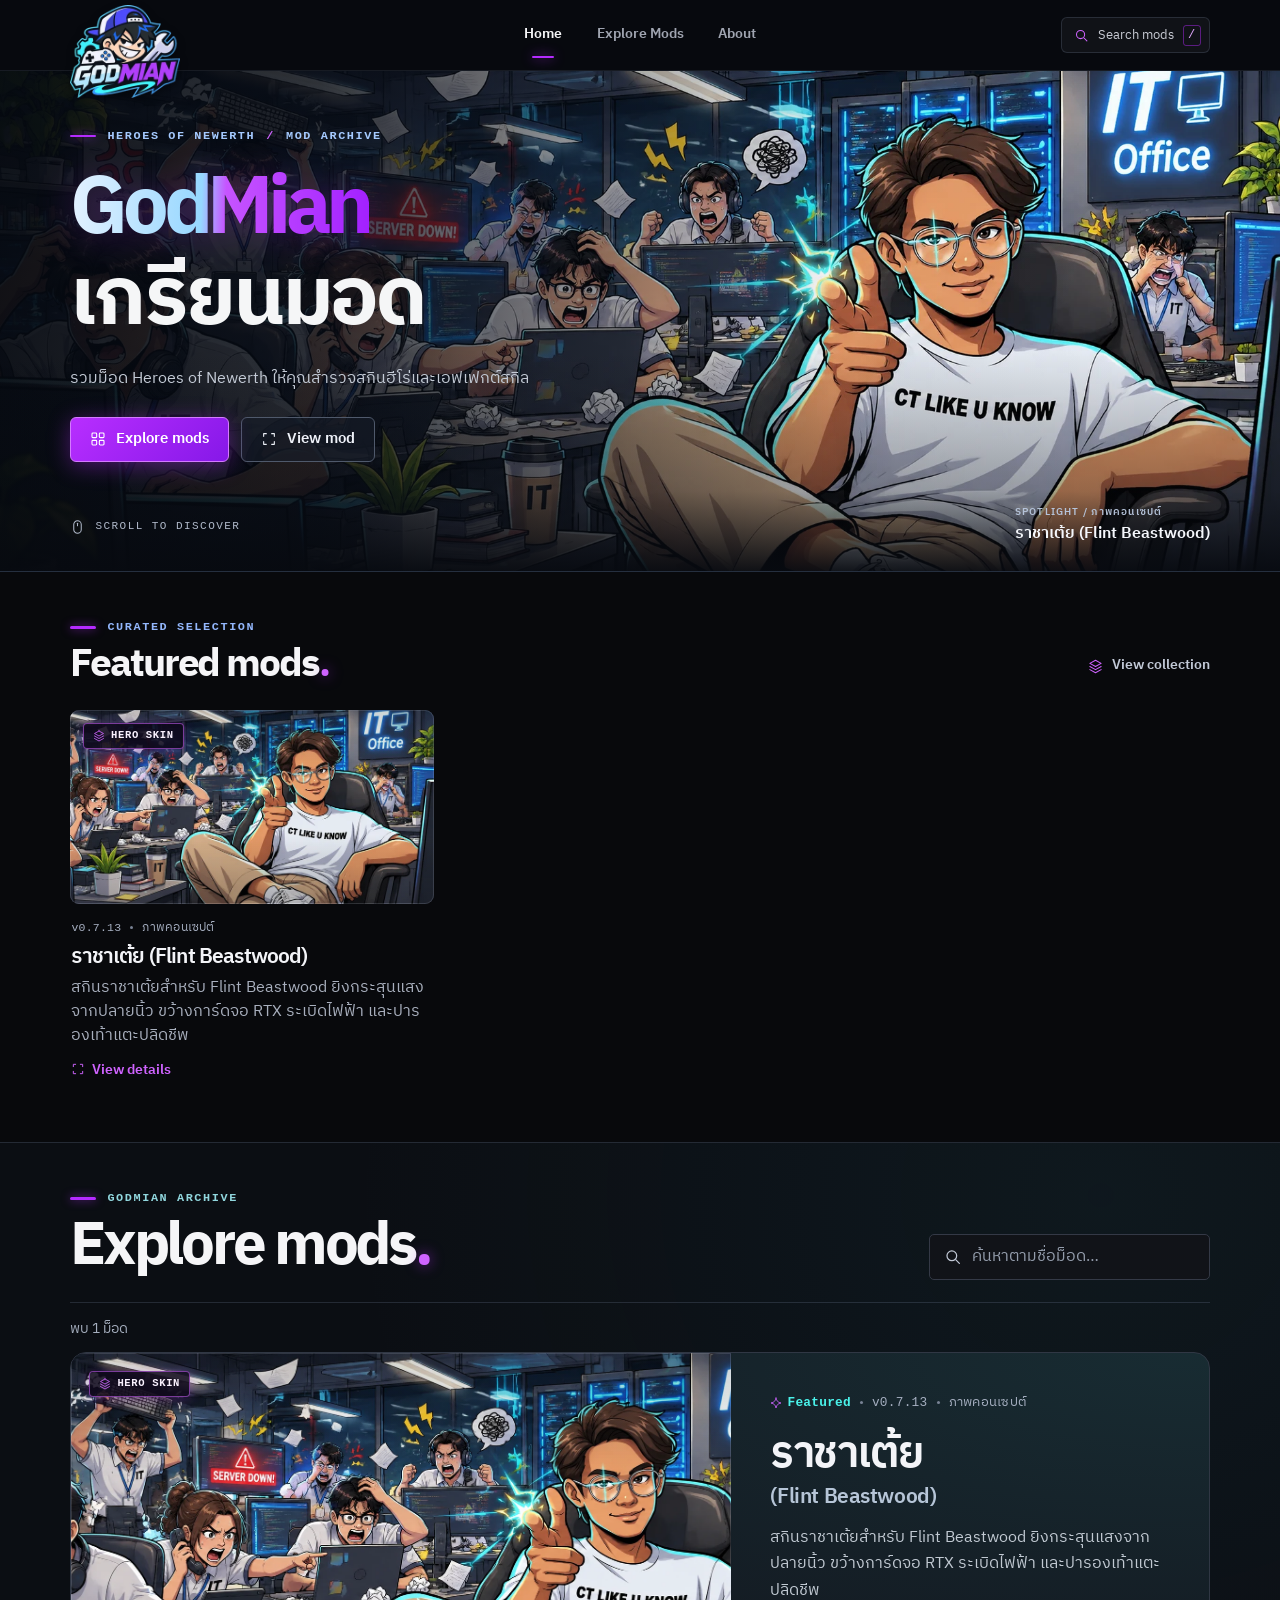
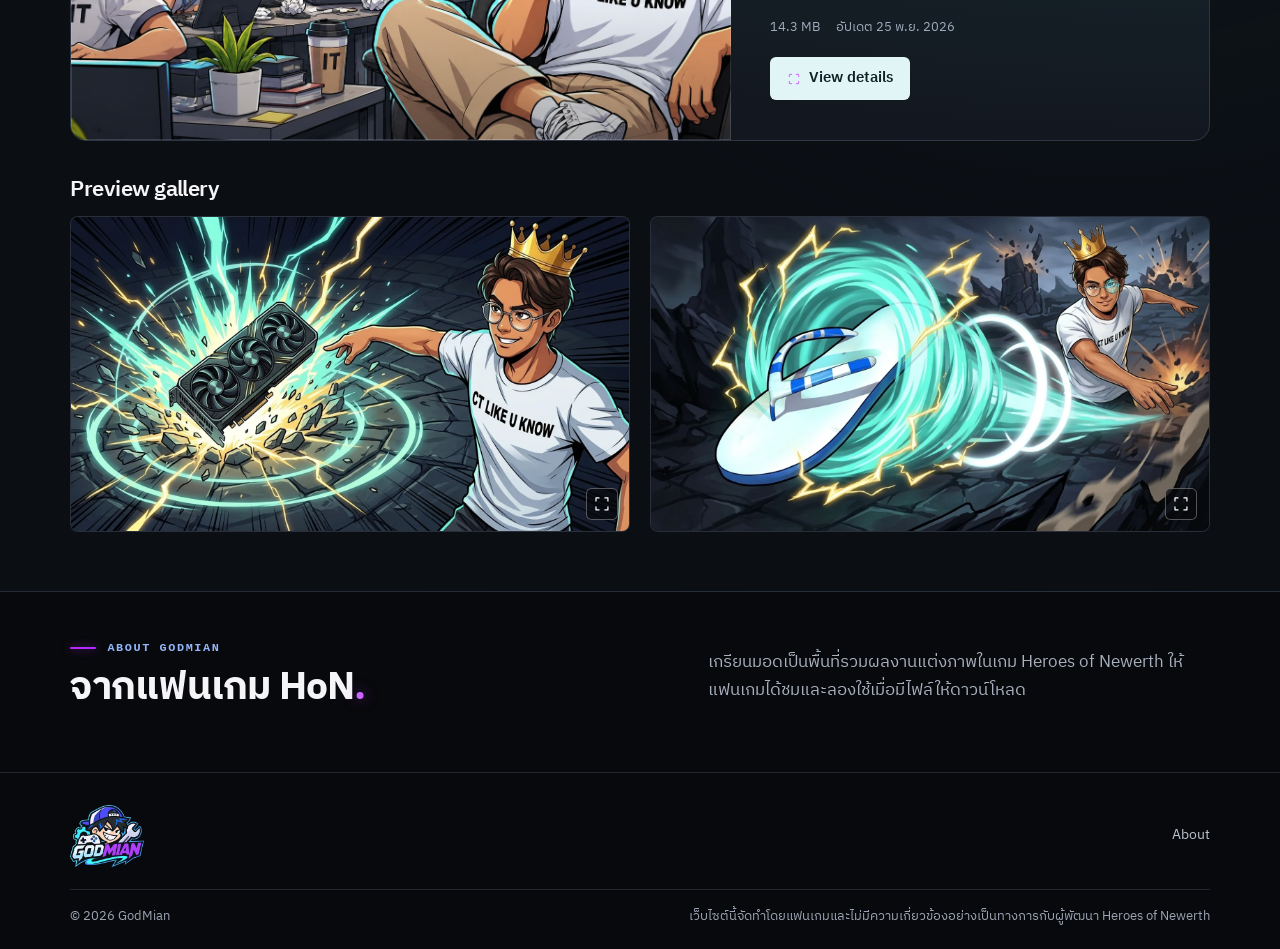
==== commit 51e781eb: "แก้ไขมากมาย" ====
--- a/index.html
+++ b/index.html
@@ -52,7 +52,7 @@
           <div class="hero-copy">
             <p class="eyebrow hero-kicker"><span class="rule"></span>Heroes of Newerth <span class="divider-slash">/</span> Mod Archive</p>
             <h1 id="hero-title"><span lang="en">GodMian</span><br>เกรียนมอด</h1>
-            <p class="hero-description">รวมม็อด Heroes of Newerth ให้คุณสำรวจสกินฮีโร่ เอฟเฟกต์สกิล และธีมแผนที่ในแบบใหม่</p>
+            <p class="hero-description">รวมม็อด Heroes of Newerth ให้คุณสำรวจสกินฮีโร่และเอฟเฟกต์สกิล</p>
             <div class="hero-actions">
               <a href="#explore" class="btn btn-primary"><svg class="icon" aria-hidden="true"><use href="./assets/icons.svg#grid"/></svg>Explore mods</a>
               <a id="spotlight-link" href="#featured" class="btn btn-secondary"><svg class="icon" aria-hidden="true"><use href="./assets/icons.svg#expand"/></svg>View mod</a>
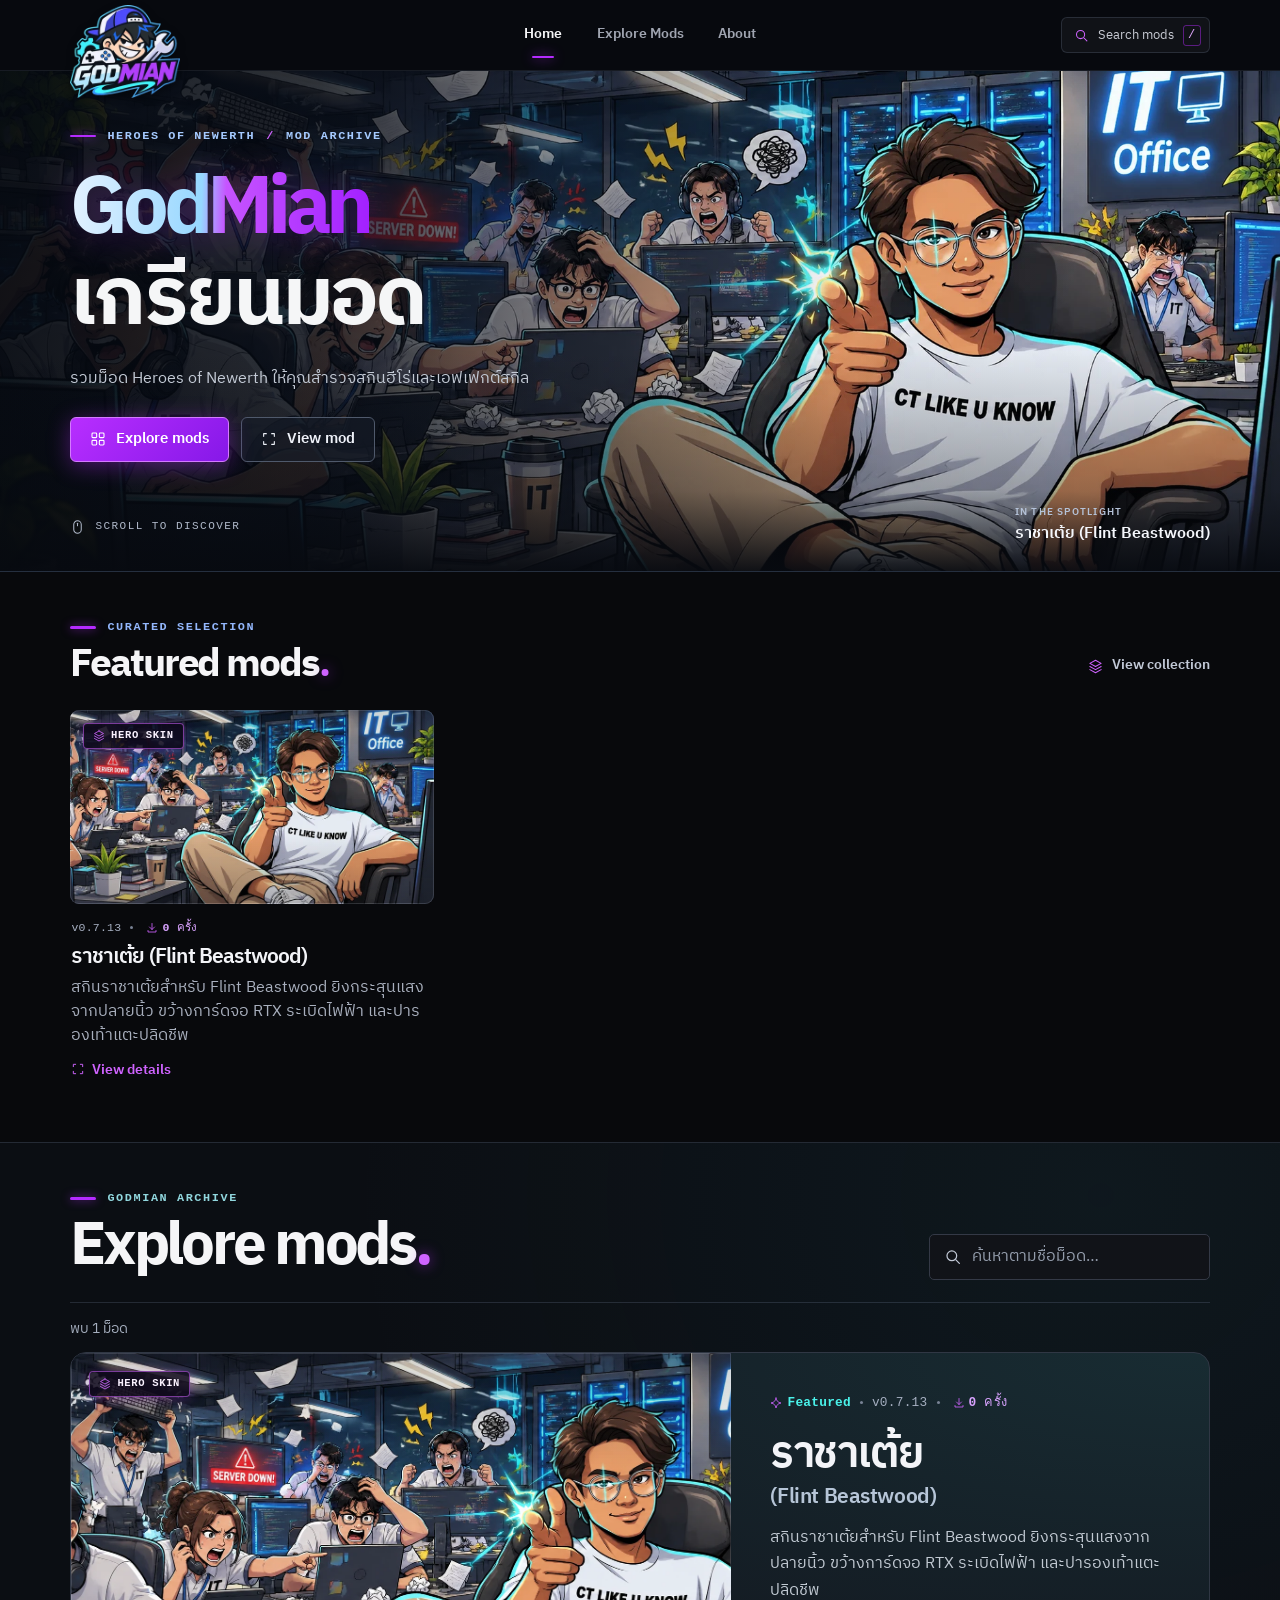
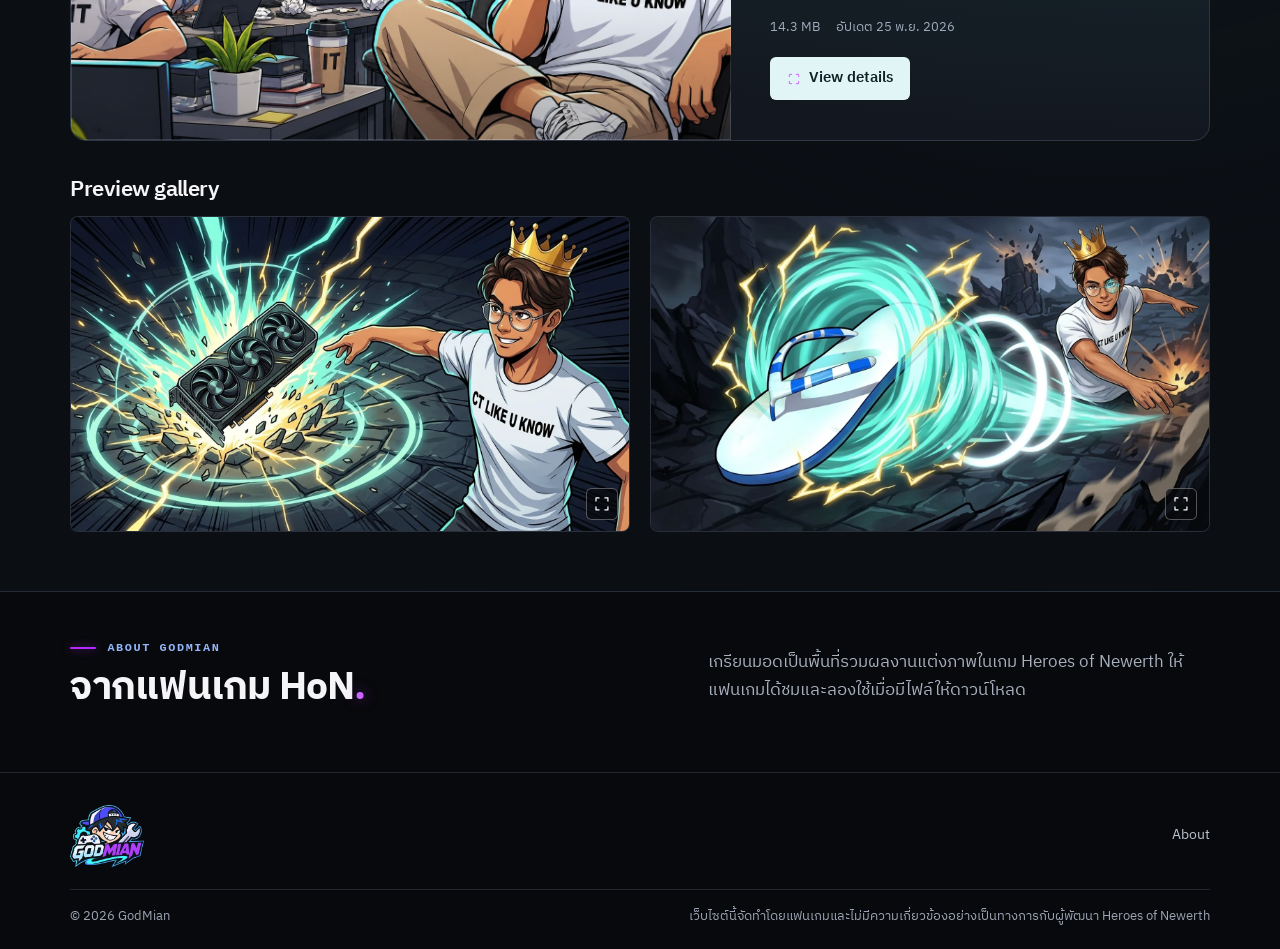
==== commit f38b47ad: "solo theme for secetion mod" ====
--- a/index.html
+++ b/index.html
@@ -25,14 +25,14 @@
   <script type="module" src="./js/app.js"></script>
 </head>
 <body>
-  <a class="skip" href="#main-content">ข้ามไปยังเนื้อหา</a>
+  <a class="skip" href="./" data-route="main-content">ข้ามไปยังเนื้อหา</a>
   <header class="site-header" id="site-header">
     <div class="header-inner wrap">
-      <a class="brand" href="#home" aria-label="หน้าแรก GodMian"><img src="./assets/godmian-logo.webp" alt="" width="36" height="38"></a>
+      <a class="brand" href="./" data-route="home" aria-label="หน้าแรก GodMian"><img src="./assets/godmian-logo.webp" alt="" width="36" height="38"></a>
       <nav class="primary-nav" id="primary-nav" aria-label="เมนูหลัก">
-        <a href="#home" aria-current="page">Home</a>
-        <a href="#explore">Explore Mods</a>
-        <a href="#about">About</a>
+        <a href="./" data-route="home" aria-current="page">Home</a>
+        <a href="./" data-route="explore">Explore Mods</a>
+        <a href="./" data-route="about">About</a>
       </nav>
       <div class="header-actions">
         <button class="search-shortcut" id="global-search" aria-label="Search mods" aria-keyshortcuts="/">
@@ -54,16 +54,16 @@
             <h1 id="hero-title"><span lang="en">GodMian</span><br>เกรียนมอด</h1>
             <p class="hero-description">รวมม็อด Heroes of Newerth ให้คุณสำรวจสกินฮีโร่และเอฟเฟกต์สกิล</p>
             <div class="hero-actions">
-              <a href="#explore" class="btn btn-primary"><svg class="icon" aria-hidden="true"><use href="./assets/icons.svg#grid"/></svg>Explore mods</a>
-              <a id="spotlight-link" href="#featured" class="btn btn-secondary"><svg class="icon" aria-hidden="true"><use href="./assets/icons.svg#expand"/></svg>View mod</a>
+              <a href="./" data-route="explore" class="btn btn-primary"><svg class="icon" aria-hidden="true"><use href="./assets/icons.svg#grid"/></svg>Explore mods</a>
+              <a id="spotlight-link" href="./" data-route="featured" class="btn btn-secondary"><svg class="icon" aria-hidden="true"><use href="./assets/icons.svg#expand"/></svg>View mod</a>
             </div>
           </div>
           <div class="hero-base">
-            <a class="scroll-cue" href="#featured"><svg class="icon" aria-hidden="true"><use href="./assets/icons.svg#mouse"/></svg><span>Scroll to discover</span></a>
+            <a class="scroll-cue" href="./" data-route="featured"><svg class="icon" aria-hidden="true"><use href="./assets/icons.svg#mouse"/></svg><span>Scroll to discover</span></a>
             <div id="hero-controls" class="hero-controls" hidden>
               <div class="hero-caption" aria-live="polite">
                 <span id="hero-label" class="mono-caption"></span>
-                <a id="hero-mod-name" class="hero-mod-name" href="#featured"></a>
+                <a id="hero-mod-name" class="hero-mod-name" href="./" data-route="featured"></a>
               </div>
               <div class="slide-count" aria-hidden="true"><b id="hero-index"></b><span>/</span><span id="hero-total"></span></div>
               <div class="slide-buttons">
@@ -78,7 +78,7 @@
         <div class="wrap">
           <div class="section-heading">
             <div><p class="eyebrow"><span class="rule"></span>Curated selection</p><h2 id="featured-title">Featured mods<span class="period">.</span></h2></div>
-            <a href="#explore" class="text-link"><svg class="icon" aria-hidden="true"><use href="./assets/icons.svg#layers"/></svg>View collection</a>
+            <a href="./" data-route="explore" class="text-link"><svg class="icon" aria-hidden="true"><use href="./assets/icons.svg#layers"/></svg>View collection</a>
           </div>
           <div class="feature-grid" id="feature-grid"></div>
         </div>
@@ -118,7 +118,7 @@
   </main>
   <footer class="site-footer">
     <div class="wrap">
-      <div class="footer-top"><a class="brand" href="#home" aria-label="หน้าแรก GodMian"><img src="./assets/godmian-logo.webp" alt="" width="32" height="34"></a><a href="#about">About</a></div>
+      <div class="footer-top"><a class="brand" href="./" data-route="home" aria-label="หน้าแรก GodMian"><img src="./assets/godmian-logo.webp" alt="" width="32" height="34"></a><a href="./" data-route="about">About</a></div>
       <div class="footer-meta"><span>© 2026 GodMian</span><span>เว็บไซต์นี้จัดทำโดยแฟนเกมและไม่มีความเกี่ยวข้องอย่างเป็นทางการกับผู้พัฒนา Heroes of Newerth</span></div>
     </div>
   </footer>
--- a/styles/site.css
+++ b/styles/site.css
@@ -16,6 +16,30 @@
   background: var(--bg);
   color: var(--text);
   font-synthesis: none;
+}
+:root.detail-theme-active {
+  --pop: var(--scene-color, #b52bff);
+  --pop-bright: var(--scene-bright, #cf63ff);
+}
+:root.detail-theme-active .primary-nav a[aria-current]::after {
+  background: var(--scene-color, var(--pop));
+  box-shadow: 0 0 12px color-mix(in srgb, var(--scene-color, #b52bff) 80%, transparent);
+}
+:root.detail-theme-active .search-shortcut:hover {
+  border-color: var(--scene-bright, var(--pop-bright));
+  box-shadow: 0 0 12px color-mix(in srgb, var(--scene-color, #b52bff) 35%, transparent);
+}
+:root.detail-theme-active .search-shortcut kbd {
+  border-color: color-mix(in srgb, var(--scene-color, #b52bff) 48%, transparent);
+  color: var(--scene-bright, #e2a8ff);
+}
+:root.detail-theme-active .cursor-preview {
+  border-color: var(--scene-bright, var(--pop-bright));
+  background: linear-gradient(135deg, #12151e, color-mix(in srgb, var(--scene-deep, #1a1128) 38%, #12151e));
+  box-shadow: 0 10px 32px #000b, 0 0 18px color-mix(in srgb, var(--scene-color, #b52bff) 34%, transparent);
+}
+:root.detail-theme-active .cursor-preview strong:not([hidden]) {
+  color: var(--scene-bright, #df8fff);
 }
 * { box-sizing: border-box; }
 body { margin: 0; line-height: 1.55; -webkit-font-smoothing: antialiased; }
@@ -123,10 +147,12 @@
 .card-info { padding: 15px 1px 0; }
 .card-meta { display: flex; align-items: center; flex-wrap: wrap; gap: 5px 9px; margin-bottom: 8px; color: #a6afc1; font-size: .72rem; letter-spacing: .02em; }
 .card-meta:empty { display: none; }
-.card-meta > span + span { display: inline-flex; align-items: center; }
-.card-meta > span + span::before { content: ""; width: 3px; height: 3px; margin-right: 9px; background: #788294; border-radius: 100%; }
+.card-meta > span:not([hidden]) + span:not([hidden]) { display: inline-flex; align-items: center; }
+.card-meta > span:not([hidden]) + span:not([hidden])::before { content: ""; width: 3px; height: 3px; margin-right: 9px; background: #788294; border-radius: 100%; }
 .featured-label { color: var(--pop-bright); font-weight: 600; display: inline-flex; align-items: center; gap: 5px; }
 .featured-label .icon { width: 12px; height: 12px; color: var(--pop-bright); }
+.card-downloads { color: #d9a3ff; font-weight: 550; display: inline-flex; align-items: center; gap: 4px; }
+.card-downloads .icon { width: 12px; height: 12px; color: var(--pop-bright); }
 .mod-card h3 { color: #f3f4f8; font-size: clamp(1.3rem, 1.62vw, 1.85rem); font-weight: 600; letter-spacing: -.04em; line-height: 1.18; overflow-wrap: anywhere; }
 .card-description { font-size: 1rem; color: var(--muted); margin-top: 7px; line-height: 1.5; }
 .card-facts { display: none; }
--- a/styles/detail.css
+++ b/styles/detail.css
@@ -1,3 +1,11 @@
+#detail-view {
+  position: relative;
+  isolation: isolate;
+  background:
+    radial-gradient(ellipse 85% 440px at 38% 0%, color-mix(in srgb, var(--scene-color, #b52bff) 22%, transparent), transparent 72%),
+    radial-gradient(ellipse 65% 380px at 78% 12%, color-mix(in srgb, var(--scene-strong, #8618e8) 14%, transparent), transparent 70%);
+  transition: background .35s ease;
+}
 .detail-layout {
   padding-block: clamp(1rem, 3vw, 2.5rem) clamp(3rem, 7vw, 6rem);
   overflow-wrap: anywhere;
@@ -12,9 +20,10 @@
   color: var(--muted, #aab0bb);
   font-size: .875rem;
   text-decoration: none;
+  transition: color .2s ease;
 }
-.detail-back:hover { color: var(--text, #f5f5f7); }
-.detail-layout .detail-labels, .detail-notes li::marker { color: var(--scene-color, #99ceda); }
+.detail-back:hover { color: var(--scene-bright, var(--text, #f5f5f7)); }
+.detail-layout .detail-labels, .detail-notes li::marker { color: var(--scene-bright, var(--scene-color, #99ceda)); }
 .detail-layout .detail-title { text-wrap: balance; }
 .detail-header { display: grid; grid-template-columns: minmax(0, 1.45fr) minmax(0, 1fr); align-items: center; gap: clamp(2rem, 4vw, 4.5rem); }
 .detail-cover {
@@ -26,22 +35,26 @@
   object-position: 60% center;
   border-radius: .65rem;
   background: var(--surface, #111318);
+  border: 1px solid color-mix(in srgb, var(--scene-color, #b52bff) 34%, transparent);
+  box-shadow: 0 18px 48px -12px color-mix(in srgb, var(--scene-color, #b52bff) 28%, #000);
+  transition: border-color .3s ease, box-shadow .3s ease;
 }
-.detail-labels { display: flex; flex-wrap: wrap; align-items: center; gap: .7rem; color: #a7c9ff; font: 600 .75rem/1.5 ui-monospace, Consolas, monospace; text-transform: uppercase; letter-spacing: .1em; }
-.detail-concept { border-left: 1px solid var(--line, #343843); padding-left: .7rem; color: var(--pop-bright, #cf63ff); }
+.detail-labels { display: flex; flex-wrap: wrap; align-items: center; gap: .7rem; color: var(--scene-bright, #a7c9ff); font: 600 .75rem/1.5 ui-monospace, Consolas, monospace; text-transform: uppercase; letter-spacing: .1em; }
+.detail-concept { border-left: 1px solid var(--line, #343843); padding-left: .7rem; color: var(--scene-bright, var(--pop-bright, #cf63ff)); }
 .detail-layout .detail-title { font-size: clamp(2.5rem, 4.8vw, 5.25rem); line-height: .99; letter-spacing: -.055em; margin: .8rem 0 1.05rem; }
 .detail-lead, .detail-section p, .detail-text-list { font-size: 1rem; line-height: 1.7; color: var(--muted, #aab0bb); }
 .detail-lead { max-width: 44ch; margin: 0; }
 .detail-facts {
-  border-block: 1px solid var(--line, #343843);
+  border-block: 1px solid color-mix(in srgb, var(--scene-color, #b52bff) 24%, var(--line, #343843));
   display: grid;
-  grid-template-columns: repeat(2, minmax(0, 1fr));
+  grid-template-columns: repeat(auto-fit, minmax(110px, 1fr));
   gap: .75rem;
   padding: 1rem 0;
   margin: 1.4rem 0 1.25rem;
 }
 .detail-facts dt, .detail-status { color: var(--muted, #aab0bb); font-size: .8rem; }
 .detail-facts dd { color: var(--text, #f5f5f7); font-size: .94rem; font-weight: 600; margin: .3rem 0 0; }
+.detail-facts .download-count-value { color: var(--scene-bright, var(--text, #f5f5f7)); }
 .detail-status { display: flex; align-items: center; gap: .65rem; margin: 0; }
 .detail-status strong { color: #c3c8d1; font-size: .78rem; font-weight: 500; background: var(--surface, #111318); border: 1px solid var(--line, #343843); padding: .3rem .65rem; border-radius: .3rem; }
 .detail-downloads { display: flex; flex-wrap: wrap; align-items: center; gap: .75rem; margin-top: .25rem; }
@@ -52,14 +65,19 @@
   font-size: .91rem;
   font-weight: 600;
   border-radius: 6px;
-  box-shadow: 0 4px 22px rgb(181 43 255 / 38%);
+  color: #fff;
+  border-color: var(--scene-bright, #d47aff);
+  background: linear-gradient(135deg, var(--scene-strong, #b82eff) 0%, var(--scene-deep, #8618e8) 100%);
+  box-shadow: 0 4px 22px color-mix(in srgb, var(--scene-color, #b52bff) 40%, transparent);
+  text-shadow: 0 1px 2px rgb(0 0 0 / 35%);
 }
 .detail-download svg { width: 16px; height: 16px; }
 .detail-download:hover {
-  border-color: #eab5ff;
-  box-shadow: 0 6px 26px rgb(181 43 255 / 55%);
+  border-color: #fff;
+  background: linear-gradient(135deg, color-mix(in srgb, var(--scene-strong, #b82eff) 85%, #fff) 0%, var(--scene-strong, #9b29ff) 100%);
+  box-shadow: 0 6px 28px color-mix(in srgb, var(--scene-color, #b52bff) 58%, transparent);
 }
-.detail-section { border-top: 1px solid var(--line, #343843); margin-top: clamp(2rem, 4.5vw, 4.5rem); padding-top: clamp(1.4rem, 3vw, 2.6rem); }
+.detail-section { border-top: 1px solid color-mix(in srgb, var(--scene-color, #b52bff) 20%, var(--line, #343843)); margin-top: clamp(2rem, 4.5vw, 4.5rem); padding-top: clamp(1.4rem, 3vw, 2.6rem); }
 .detail-section h2 { margin: 0 0 .95rem; font-size: clamp(1.45rem, 2.4vw, 2.3rem); line-height: 1.13; letter-spacing: -.04em; }
 .detail-section p { margin: 0; max-width: 72ch; }
 .detail-gallery, .detail-notes { display: grid; grid-template-columns: repeat(2, minmax(0, 1fr)); gap: 1.25rem; }
@@ -125,13 +143,23 @@
 .skill-entry { min-width: 0; align-self: start; }
 .skill-entry .skill-card { width: 100%; text-align: start; color: inherit; font: inherit; }
 button.skill-card { cursor: pointer; }
-button.skill-card:hover, button.skill-card[aria-expanded="true"] { border-color: var(--scene-color); }
+button.skill-card:hover, button.skill-card[aria-expanded="true"] {
+  border-color: var(--scene-bright, var(--scene-color));
+  box-shadow: 0 0 16px color-mix(in srgb, var(--scene-color, #b52bff) 38%, transparent);
+}
 .skill-grid:has(.skill-preview:not([hidden])) { grid-template-rows: auto auto; }
 .skill-entry:has(.skill-preview:not([hidden])) { display: contents; }
 .skill-entry .skill-card { grid-row: 1; }
-.skill-preview { grid-column: 1 / -1; grid-row: 2; padding: 14px; border: 1px solid var(--line); border-radius: 8px; background: var(--surface); }
+.skill-preview {
+  grid-column: 1 / -1;
+  grid-row: 2;
+  padding: 14px;
+  border: 1px solid color-mix(in srgb, var(--scene-color, #b52bff) 42%, var(--line));
+  border-radius: 8px;
+  background: linear-gradient(135deg, color-mix(in srgb, var(--scene-color, #b52bff) 10%, var(--surface)), var(--surface));
+}
 .skill-preview .mod-video { max-width: 27rem; aspect-ratio: 1 / 1; object-fit: cover; margin-bottom: .6rem; }
-.skill-preview h3 { margin: .5rem 0; }
+.skill-preview h3 { margin: .5rem 0; color: var(--scene-bright, var(--text)); }
 @media (max-width: 768px), (hover: none) and (pointer: coarse) {
   .skill-preview .mod-video,
   .detail-video-section {
@@ -143,3 +171,29 @@
 .preview-sound { position: absolute; inset: 0; display: flex; align-items: flex-end; justify-content: flex-end; width: 100%; padding: .75rem; border: 0; border-radius: 10px; background: transparent; color: white; cursor: pointer; touch-action: manipulation; }
 .preview-sound span { padding: .25rem .65rem; border-radius: 1rem; background: #090b10db; font-size: .82rem; }
 .preview-sound:focus-visible { outline: 2px solid var(--scene-color); outline-offset: 2px; }
+
+.install-launcher-box {
+  display: flex;
+  flex-direction: column;
+  align-items: flex-start;
+  gap: .75rem;
+  padding: 1rem 1.15rem;
+  margin-bottom: 1.15rem;
+  border: 1px solid color-mix(in srgb, var(--scene-color, #cf63ff) 38%, transparent);
+  border-radius: .6rem;
+  background: linear-gradient(135deg, color-mix(in srgb, var(--scene-color, #b52bff) 12%, transparent), rgb(17 19 24 / 92%));
+}
+.install-launcher-desc {
+  margin: 0;
+  font-size: .94rem;
+  line-height: 1.55;
+  color: var(--text, #f5f5f7);
+}
+.install-video-wrap {
+  margin-top: 1.15rem;
+}
+.install-video-wrap .mod-video {
+  width: 100%;
+  aspect-ratio: 16 / 9;
+  border-color: color-mix(in srgb, var(--scene-color, #cf63ff) 38%, transparent);
+}
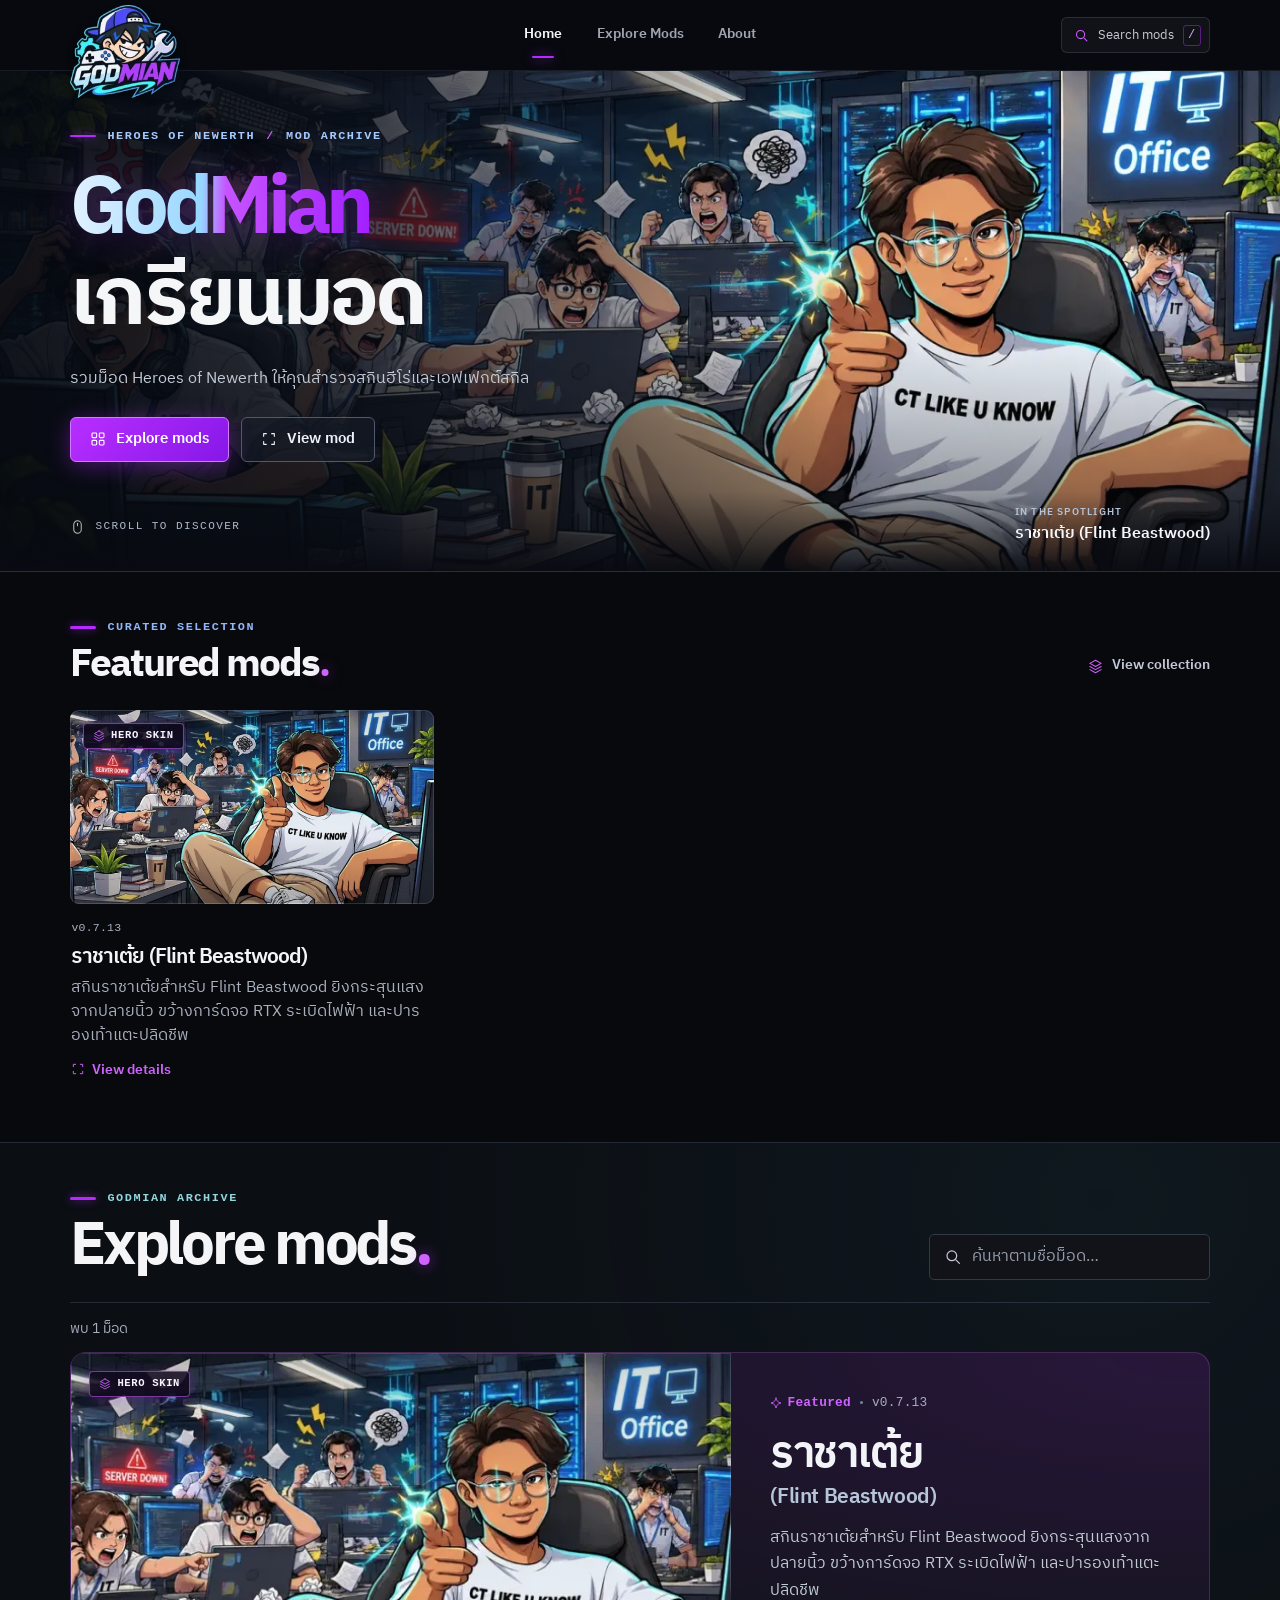
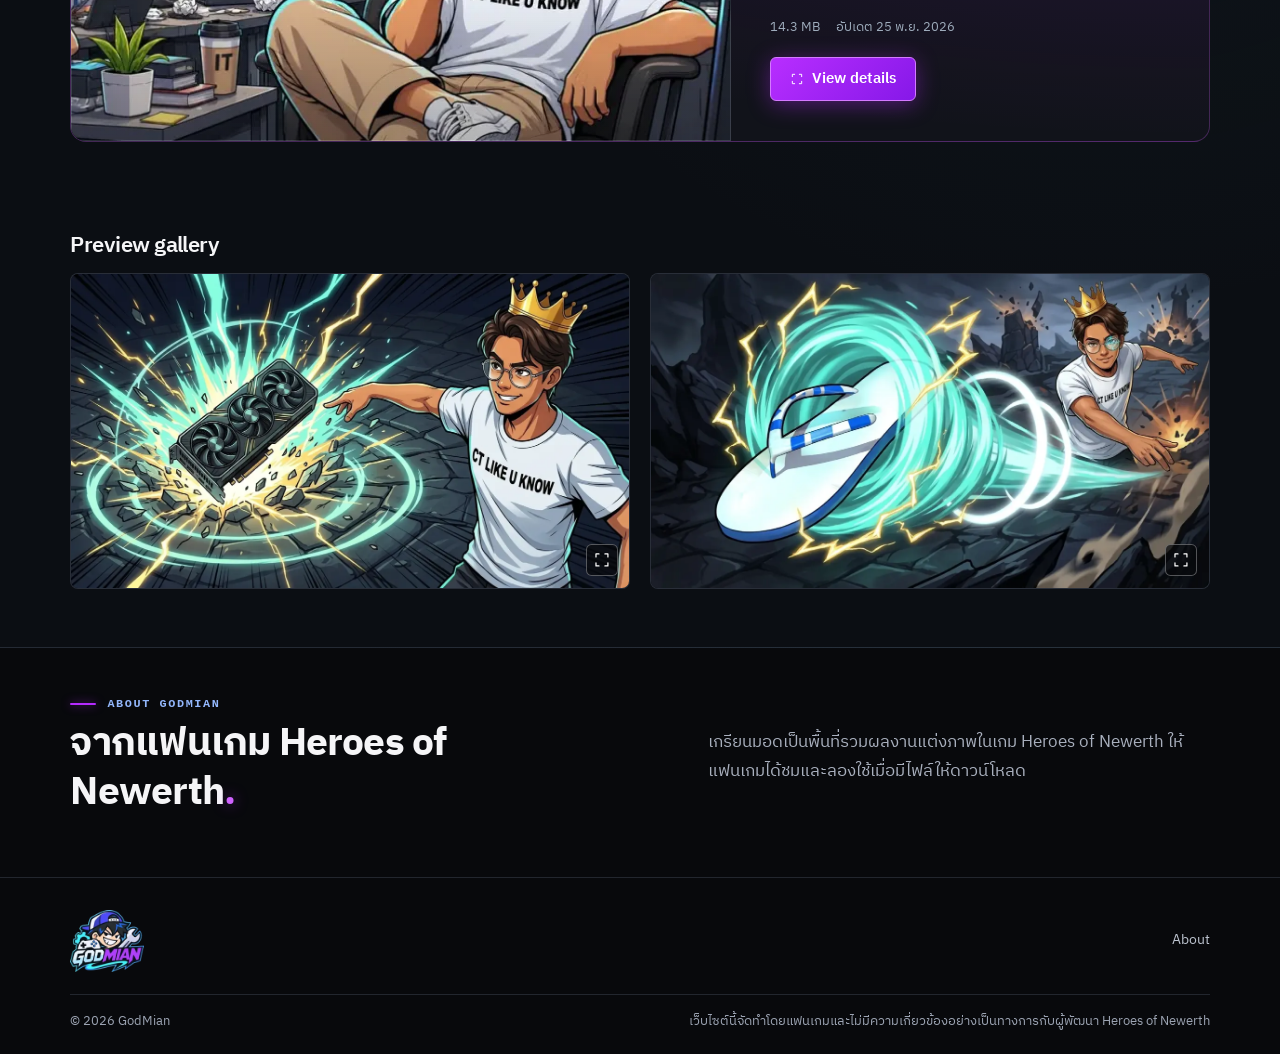
==== commit 9d69b461: "SEO&Page speed fix" ====
--- a/index.html
+++ b/index.html
@@ -10,25 +10,64 @@
   <meta charset="utf-8">
   <meta name="viewport" content="width=device-width, initial-scale=1">
   <meta name="theme-color" content="#08090c">
-  <meta name="description" content="เกรียนมอด คลังม็อด Heroes of Newerth">
+  <meta name="description" content="GodMian (เกรียนมอด) คลังรวมม็อด Heroes of Newerth (HoN Mods) ดาวน์โหลดสกินฮีโร่ Flint Beastwood เอฟเฟกต์สกิล และชมภาพตัวอย่างจากแฟนเกม">
+  <link rel="canonical" href="https://godmian-hon.github.io/">
   <meta property="og:type" content="website">
-  <meta property="og:title" content="GodMian · เกรียนมอด | Heroes of Newerth">
-  <meta property="og:description" content="ชมภาพตัวอย่างและดาวน์โหลดม็อด Heroes of Newerth จากชุมชนแฟนเกม">
-  <meta property="og:image" content="./assets/art/rachatoey.webp">
+  <meta property="og:url" content="https://godmian-hon.github.io/">
+  <meta property="og:site_name" content="GodMian">
+  <meta property="og:title" content="GodMian · เกรียนมอด | Heroes of Newerth Mods &amp; Skins">
+  <meta property="og:description" content="GodMian (เกรียนมอด) คลังรวมม็อด Heroes of Newerth (HoN Mods) ดาวน์โหลดสกินฮีโร่ เอฟเฟกต์สกิล และชมภาพตัวอย่างจากชุมชนแฟนเกม">
+  <meta property="og:image" content="https://godmian-hon.github.io/assets/art/rachatoey.webp">
+  <meta property="og:image:width" content="1440">
+  <meta property="og:image:height" content="617">
   <meta property="og:image:alt" content="ราชาเต้ย (Flint Beastwood) สวมมงกุฎทองและเสื้อ CT LIKE U KNOW ชี้นิ้วยิงกระสุนสายฟ้า">
-  <title>GodMian · เกรียนมอด | Heroes of Newerth</title>
+  <meta name="twitter:card" content="summary_large_image">
+  <meta name="twitter:title" content="GodMian · เกรียนมอด | Heroes of Newerth Mods &amp; Skins">
+  <meta name="twitter:description" content="GodMian (เกรียนมอด) คลังรวมม็อด Heroes of Newerth (HoN Mods) ดาวน์โหลดสกินฮีโร่ เอฟเฟกต์สกิล และชมภาพตัวอย่างจากชุมชนแฟนเกม">
+  <meta name="twitter:image" content="https://godmian-hon.github.io/assets/art/rachatoey.webp">
+  <title>GodMian · เกรียนมอด | Heroes of Newerth Mods &amp; Skins</title>
   <link rel="icon" type="image/png" href="./assets/godmian-icon.png">
-  <link rel="stylesheet" href="./styles/fonts.css">
+  <link rel="preload" as="image" href="./assets/art/rachatoey.webp" fetchpriority="high">
+  <link rel="preload" as="font" type="font/woff2" href="./assets/fonts/thai-700-normal.woff2" crossorigin>
+  <link rel="preload" as="font" type="font/woff2" href="./assets/fonts/latin-700-normal.woff2" crossorigin>
   <link rel="stylesheet" href="./styles/site.css">
-  <link rel="stylesheet" href="./styles/detail.css">
   <link rel="stylesheet" href="./styles/motion.css">
+  <link rel="stylesheet" href="./styles/detail.css" media="print" onload="this.media='all'">
+  <noscript><link rel="stylesheet" href="./styles/detail.css"></noscript>
+  <script type="application/ld+json">
+  {
+    "@context": "https://schema.org",
+    "@graph": [
+      {
+        "@type": "WebSite",
+        "@id": "https://godmian-hon.github.io/#website",
+        "url": "https://godmian-hon.github.io/",
+        "name": "GodMian · เกรียนมอด",
+        "alternateName": "GodMian Heroes of Newerth Mods",
+        "description": "GodMian (เกรียนมอด) คลังรวมม็อด Heroes of Newerth (HoN Mods) ดาวน์โหลดสกินฮีโร่ เอฟเฟกต์สกิล และชมภาพตัวอย่างจากแฟนเกม",
+        "inLanguage": "th"
+      },
+      {
+        "@type": "CollectionPage",
+        "@id": "https://godmian-hon.github.io/#collection",
+        "url": "https://godmian-hon.github.io/",
+        "name": "GodMian · เกรียนมอด | Heroes of Newerth Mods & Skins",
+        "isPartOf": { "@id": "https://godmian-hon.github.io/#website" },
+        "about": {
+          "@type": "VideoGame",
+          "name": "Heroes of Newerth"
+        }
+      }
+    ]
+  }
+  </script>
   <script type="module" src="./js/app.js"></script>
 </head>
 <body>
   <a class="skip" href="./" data-route="main-content">ข้ามไปยังเนื้อหา</a>
   <header class="site-header" id="site-header">
     <div class="header-inner wrap">
-      <a class="brand" href="./" data-route="home" aria-label="หน้าแรก GodMian"><img src="./assets/godmian-logo.webp" alt="" width="36" height="38"></a>
+      <a class="brand" href="./" data-route="home" aria-label="หน้าแรก GodMian"><img src="./assets/godmian-logo.webp" alt="GodMian โลโก้" width="45" height="38" decoding="async"></a>
       <nav class="primary-nav" id="primary-nav" aria-label="เมนูหลัก">
         <a href="./" data-route="home" aria-current="page">Home</a>
         <a href="./" data-route="explore">Explore Mods</a>
@@ -47,7 +86,7 @@
   <main id="main-content" tabindex="-1">
     <div id="home-view">
       <section id="home" class="hero" aria-labelledby="hero-title">
-        <div id="hero-art" class="hero-art"></div><div class="hero-shade"></div>
+        <div id="hero-art" class="hero-art"><img class="spotlight-art" src="./assets/art/rachatoey.webp" alt="ราชาเต้ย (Flint Beastwood) สวมมงกุฎทองและเสื้อ CT LIKE U KNOW ชี้นิ้วยิงกระสุนสายฟ้า" width="1440" height="617" fetchpriority="high" decoding="async"></div><div class="hero-shade"></div>
         <div class="hero-inner wrap">
           <div class="hero-copy">
             <p class="eyebrow hero-kicker"><span class="rule"></span>Heroes of Newerth <span class="divider-slash">/</span> Mod Archive</p>
@@ -109,7 +148,7 @@
       </section>
       <section id="about" class="about section-space" aria-labelledby="about-title">
         <div class="wrap about-inner">
-          <div><p class="eyebrow"><span class="rule"></span>About GodMian</p><h2 id="about-title">จากแฟนเกม HoN<span class="period">.</span></h2></div>
+          <div><p class="eyebrow"><span class="rule"></span>About GodMian</p><h2 id="about-title">จากแฟนเกม Heroes of Newerth<span class="period">.</span></h2></div>
           <p>เกรียนมอดเป็นพื้นที่รวมผลงานแต่งภาพในเกม Heroes of Newerth ให้แฟนเกมได้ชมและลองใช้เมื่อมีไฟล์ให้ดาวน์โหลด</p>
         </div>
       </section>
@@ -118,7 +157,7 @@
   </main>
   <footer class="site-footer">
     <div class="wrap">
-      <div class="footer-top"><a class="brand" href="./" data-route="home" aria-label="หน้าแรก GodMian"><img src="./assets/godmian-logo.webp" alt="" width="32" height="34"></a><a href="./" data-route="about">About</a></div>
+      <div class="footer-top"><a class="brand" href="./" data-route="home" aria-label="หน้าแรก GodMian"><img src="./assets/godmian-logo.webp" alt="GodMian โลโก้" width="40" height="34" loading="lazy" decoding="async"></a><a href="./" data-route="about">About</a></div>
       <div class="footer-meta"><span>© 2026 GodMian</span><span>เว็บไซต์นี้จัดทำโดยแฟนเกมและไม่มีความเกี่ยวข้องอย่างเป็นทางการกับผู้พัฒนา Heroes of Newerth</span></div>
     </div>
   </footer>
--- a/styles/site.css
+++ b/styles/site.css
@@ -1,3 +1,75 @@
+@font-face {
+  font-family: "IBM Plex Sans Thai";
+  src: url("../assets/fonts/latin-400-normal.woff2") format("woff2");
+  font-style: normal;
+  font-weight: 400;
+  font-display: swap;
+  unicode-range: U+0000-00FF, U+0131, U+0152-0153, U+02BB-02BC, U+02C6, U+02DA, U+02DC, U+0304, U+0308, U+0329, U+2000-206F, U+2074, U+20AC, U+2122, U+2191, U+2193, U+2212, U+2215, U+FEFF, U+FFFD;
+}
+@font-face {
+  font-family: "IBM Plex Sans Thai";
+  src: url("../assets/fonts/thai-400-normal.woff2") format("woff2");
+  font-style: normal;
+  font-weight: 400;
+  font-display: swap;
+  unicode-range: U+0E01-0E5B, U+200C-200D, U+25CC;
+}
+@font-face {
+  font-family: "IBM Plex Sans Thai";
+  src: url("../assets/fonts/latin-500-normal.woff2") format("woff2");
+  font-style: normal;
+  font-weight: 500;
+  font-display: swap;
+  unicode-range: U+0000-00FF, U+0131, U+0152-0153, U+02BB-02BC, U+02C6, U+02DA, U+02DC, U+0304, U+0308, U+0329, U+2000-206F, U+2074, U+20AC, U+2122, U+2191, U+2193, U+2212, U+2215, U+FEFF, U+FFFD;
+}
+@font-face {
+  font-family: "IBM Plex Sans Thai";
+  src: url("../assets/fonts/thai-500-normal.woff2") format("woff2");
+  font-style: normal;
+  font-weight: 500;
+  font-display: swap;
+  unicode-range: U+0E01-0E5B, U+200C-200D, U+25CC;
+}
+@font-face {
+  font-family: "IBM Plex Sans Thai";
+  src: url("../assets/fonts/latin-600-normal.woff2") format("woff2");
+  font-style: normal;
+  font-weight: 600;
+  font-display: swap;
+  unicode-range: U+0000-00FF, U+0131, U+0152-0153, U+02BB-02BC, U+02C6, U+02DA, U+02DC, U+0304, U+0308, U+0329, U+2000-206F, U+2074, U+20AC, U+2122, U+2191, U+2193, U+2212, U+2215, U+FEFF, U+FFFD;
+}
+@font-face {
+  font-family: "IBM Plex Sans Thai";
+  src: url("../assets/fonts/thai-600-normal.woff2") format("woff2");
+  font-style: normal;
+  font-weight: 600;
+  font-display: swap;
+  unicode-range: U+0E01-0E5B, U+200C-200D, U+25CC;
+}
+@font-face {
+  font-family: "IBM Plex Sans Thai";
+  src: url("../assets/fonts/latin-700-normal.woff2") format("woff2");
+  font-style: normal;
+  font-weight: 700;
+  font-display: swap;
+  unicode-range: U+0000-00FF, U+0131, U+0152-0153, U+02BB-02BC, U+02C6, U+02DA, U+02DC, U+0304, U+0308, U+0329, U+2000-206F, U+2074, U+20AC, U+2122, U+2191, U+2193, U+2212, U+2215, U+FEFF, U+FFFD;
+}
+@font-face {
+  font-family: "IBM Plex Sans Thai";
+  src: url("../assets/fonts/thai-700-normal.woff2") format("woff2");
+  font-style: normal;
+  font-weight: 700;
+  font-display: swap;
+  unicode-range: U+0E01-0E5B, U+200C-200D, U+25CC;
+}
+@font-face {
+  font-family: "IBM Plex Sans Thai Fallback";
+  src: local("Segoe UI"), local("Tahoma"), local("Arial");
+  ascent-override: 102%;
+  descent-override: 28%;
+  line-gap-override: 0%;
+  size-adjust: 100%;
+}
 :root {
   color-scheme: dark;
   --bg: #08090c;
@@ -12,7 +84,7 @@
   --line: rgb(165 185 221 / 16%);
   --mono: ui-monospace, SFMono-Regular, Consolas, "Liberation Mono", monospace;
   --header-height: 70px;
-  font-family: "IBM Plex Sans Thai", "Segoe UI", "Noto Sans Thai", "Leelawadee UI", sans-serif;
+  font-family: "IBM Plex Sans Thai", "IBM Plex Sans Thai Fallback", "Segoe UI", "Noto Sans Thai", "Leelawadee UI", sans-serif;
   background: var(--bg);
   color: var(--text);
   font-synthesis: none;
@@ -137,6 +209,8 @@
 .text-link .icon { width: 15px; height: 15px; color: var(--pop-bright); }
 .text-link:hover { color: #fff; text-decoration: underline; text-underline-offset: 5px; }
 .feature-grid, .archive-grid { display: grid; grid-template-columns: repeat(3, minmax(0, 1fr)); gap: clamp(18px, 1.8vw, 32px); row-gap: 40px; }
+#feature-grid { min-height: 360px; }
+#archive-grid { min-height: 445px; }
 .mod-card, .mod-card a { min-width: 0; }
 .card-link { display: block; border-radius: 8px; }
 .card-visual { aspect-ratio: 1.88; position: relative; overflow: hidden; isolation: isolate; border-radius: 9px; background: var(--surface-2); box-shadow: inset 0 0 0 1px var(--line); }
@@ -289,8 +363,13 @@
 .archive-grid > :only-child { grid-column: 1 / -1; }
 .archive-grid > :only-child .card-link {
   display: grid; grid-template-columns: minmax(0, 1.38fr) minmax(0, 1fr);
-  overflow: hidden; isolation: isolate; border: 1px solid #303744; border-radius: 16px;
-  background: radial-gradient(ellipse at 98% 0, color-mix(in srgb, var(--scene-color) 9%, transparent), transparent 70%), #131820;
+  overflow: hidden; isolation: isolate; border: 1px solid rgb(207 99 255 / 26%); border-radius: 16px;
+  background: radial-gradient(ellipse at 98% 0, rgb(181 43 255 / 14%), transparent 70%), #11131a;
+  transition: border-color .22s, box-shadow .22s;
+}
+.archive-grid > :only-child .card-link:hover {
+  border-color: rgb(207 99 255 / 55%);
+  box-shadow: 0 12px 36px -10px rgb(181 43 255 / 25%);
 }
 .archive-grid > :only-child .card-visual {
   aspect-ratio: auto; min-height: clamp(330px, 29vw, 445px); border-radius: 0; transform: none; box-shadow: none;
@@ -301,7 +380,7 @@
   align-self: center; padding: clamp(24px, 3.1vw, 48px);
 }
 .archive-grid > :only-child .card-meta { font-size: .8rem; margin-bottom: 16px; }
-.archive-grid > :only-child .featured-label { color: var(--scene-color); }
+.archive-grid > :only-child .featured-label { color: var(--pop-bright); }
 .archive-grid > :only-child h3 {
   font-size: clamp(2.1rem, 3.4vw, 3.7rem); line-height: 1.2; letter-spacing: -.035em;
 }
@@ -309,22 +388,33 @@
   display: block; margin-top: .2em; font-size: .48em; color: #b6c5d7; letter-spacing: -.02em;
 }
 .archive-grid > :only-child .card-description {
-  max-width: 42ch; margin-top: 15px; color: #c1c9d2; line-height: 1.65; text-wrap: pretty;
+  max-width: 42ch; margin-top: 15px; color: #c1c9d2; line-height: 1.65;
 }
 .archive-grid > :only-child .card-facts:not(:empty) {
   display: flex; flex-wrap: wrap; gap: 8px 16px; margin-top: 14px; color: #9eacbc; font-size: .81rem;
 }
 .archive-grid > :only-child .card-cta {
-  display: inline-flex; align-items: center; gap: 8px; min-height: 43px;
-  padding: 8px 17px; margin-top: 19px; border-radius: 6px;
-  background: #e1f5f7; color: #122027; font-size: .92rem; font-weight: 600;
-}
-.archive-grid > :only-child .card-cta .icon { margin: 0; }
+  display: inline-flex; align-items: center; gap: 8px; min-height: 44px;
+  padding: 9px 19px; margin-top: 19px; border-radius: 6px;
+  border: 1px solid #d47aff;
+  background: linear-gradient(135deg, #b82eff 0%, #8618e8 100%);
+  box-shadow: 0 4px 22px rgb(181 43 255 / 38%);
+  color: #fff; font-size: .92rem; font-weight: 600;
+  transition: background .18s, border-color .18s, box-shadow .18s;
+}
+.archive-grid > :only-child .card-cta .icon { margin: 0; color: #fff; }
+.archive-grid > :only-child .card-link:hover .card-cta {
+  color: #fff;
+  text-decoration: none;
+  border-color: #eab5ff;
+  background: linear-gradient(135deg, #c74dff 0%, #9b29ff 100%);
+  box-shadow: 0 6px 26px rgb(181 43 255 / 55%);
+}
 .archive-previews { margin-top: clamp(24px, 3vw, 42px); }
 .archive-previews h3 { margin-bottom: 14px; font-size: 1.35rem; font-weight: 550; letter-spacing: -.025em; }
 .preview-strip { display: grid; grid-template-columns: repeat(auto-fit,minmax(0,1fr)); gap: clamp(8px, 1.5vw, 20px); }
 .preview-strip .detail-gallery-image { border: 1px solid var(--line); }
-.preview-strip img { aspect-ratio: 2.4; }
+.preview-strip img { aspect-ratio: 16 / 9; object-fit: cover; }
 .archive-grid:has(> :only-child) .card-link:hover .card-visual { box-shadow: none; }
 .site-footer .brand img { width: 74px; height: auto; }
 @media (max-width: 850px) {
--- a/styles/detail.css
+++ b/styles/detail.css
@@ -191,9 +191,11 @@
 }
 .install-video-wrap {
   margin-top: 1.15rem;
+  user-select: none;
 }
 .install-video-wrap .mod-video {
   width: 100%;
   aspect-ratio: 16 / 9;
   border-color: color-mix(in srgb, var(--scene-color, #cf63ff) 38%, transparent);
-}
+  pointer-events: none;
+}
--- a/styles/detail.css
+++ b/styles/detail.css
@@ -191,9 +191,11 @@
 }
 .install-video-wrap {
   margin-top: 1.15rem;
+  user-select: none;
 }
 .install-video-wrap .mod-video {
   width: 100%;
   aspect-ratio: 16 / 9;
   border-color: color-mix(in srgb, var(--scene-color, #cf63ff) 38%, transparent);
-}
+  pointer-events: none;
+}
